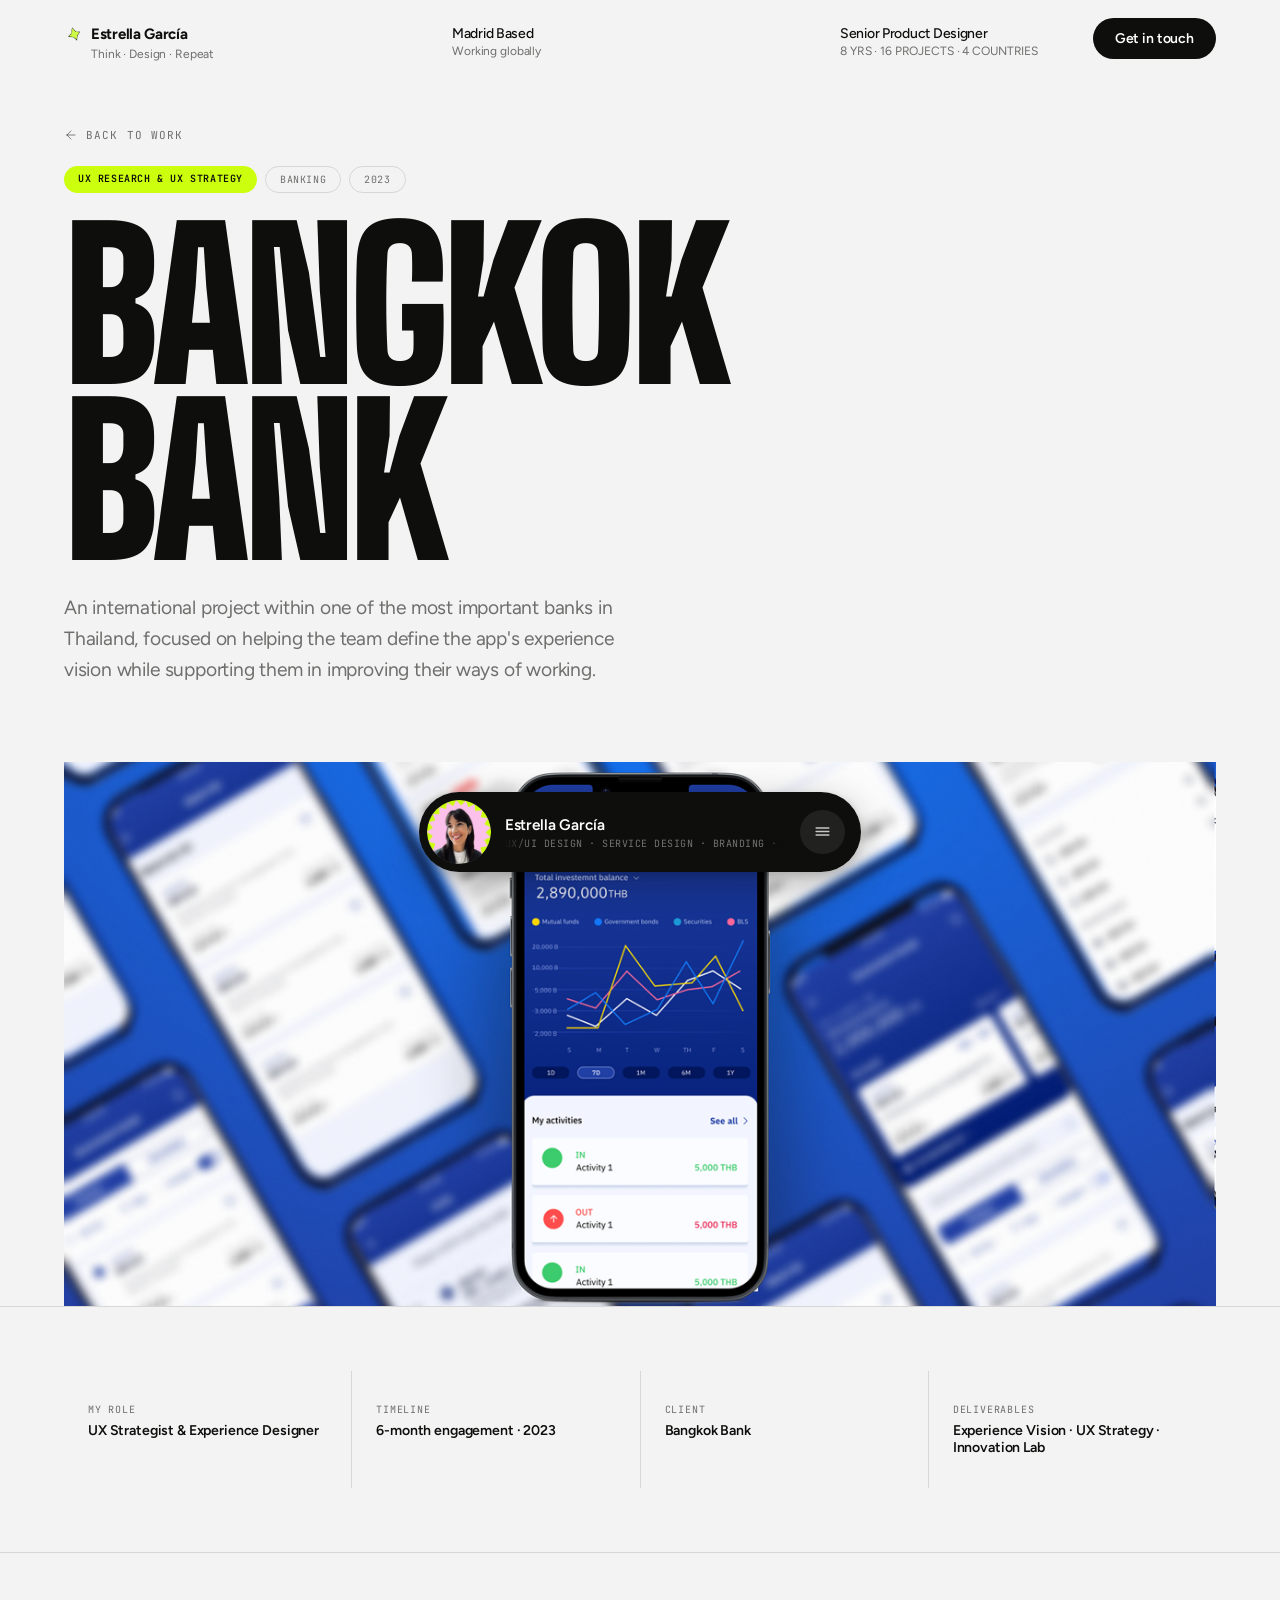
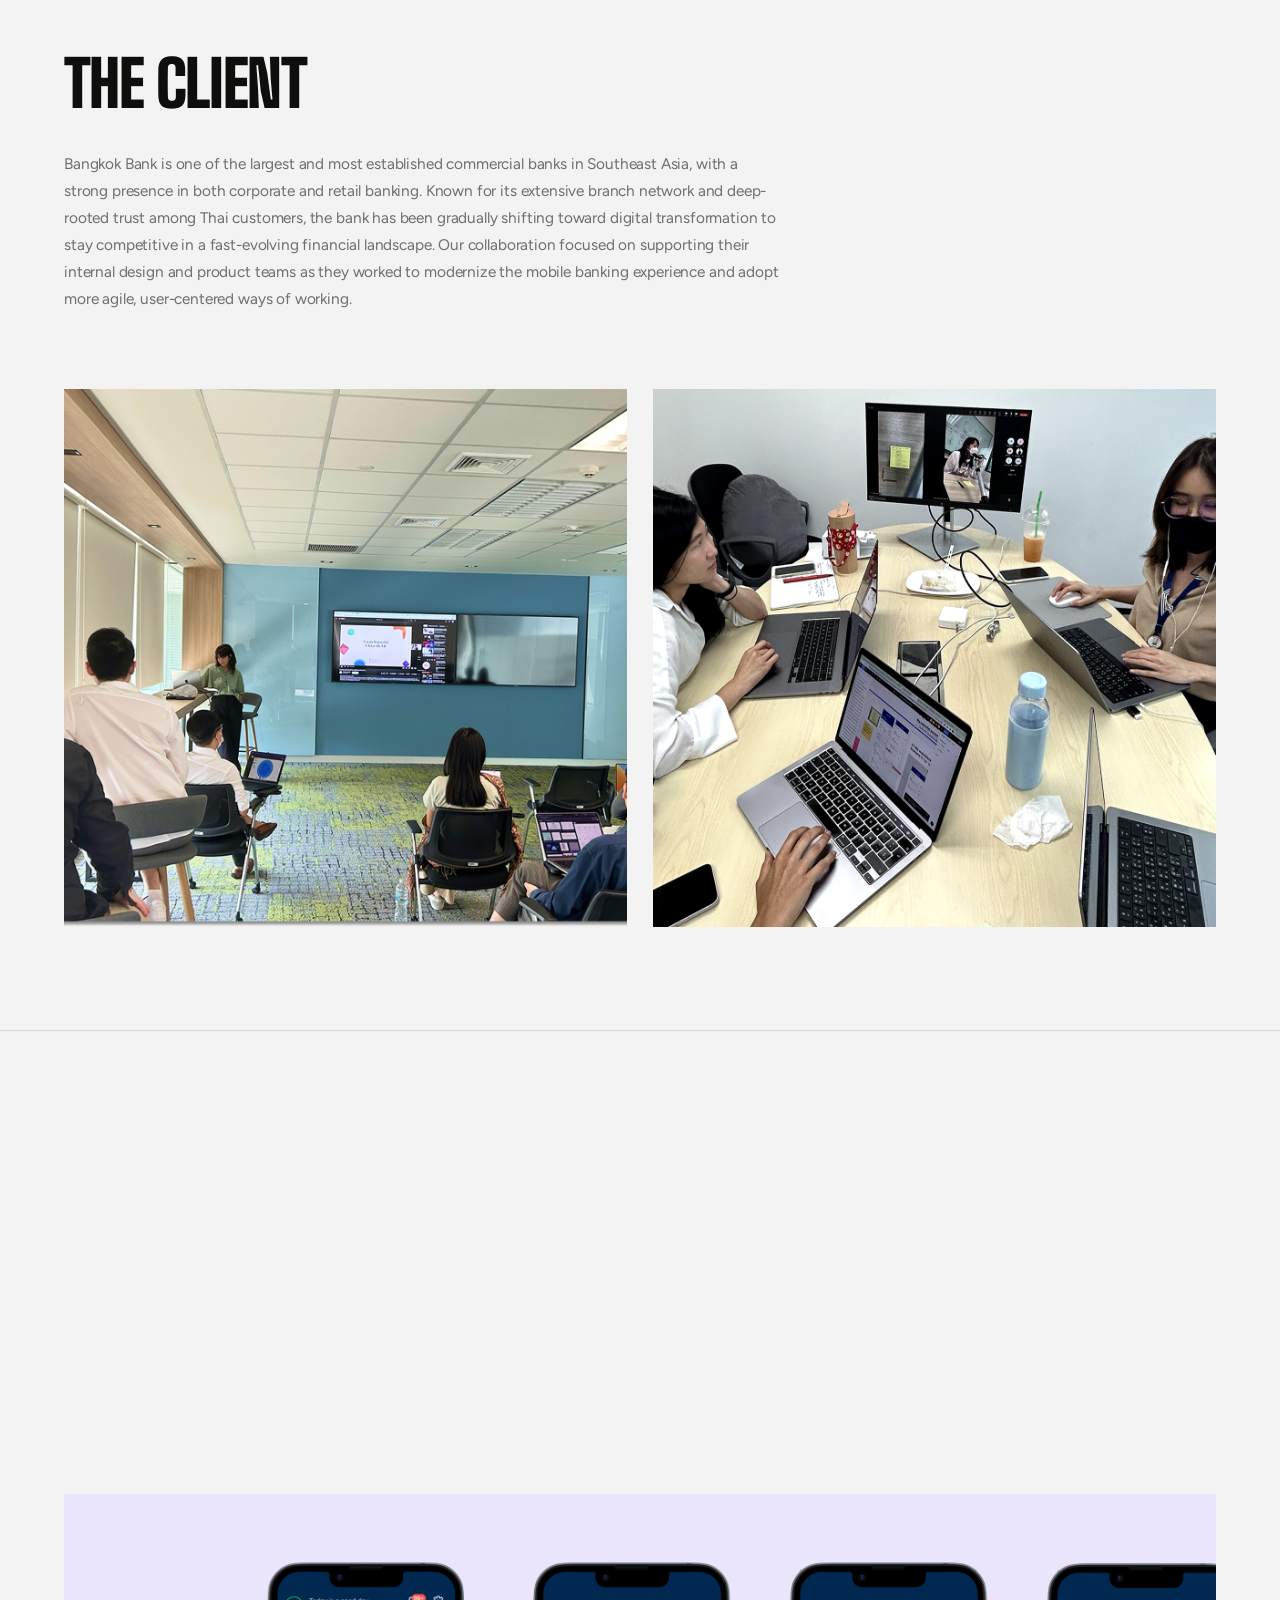
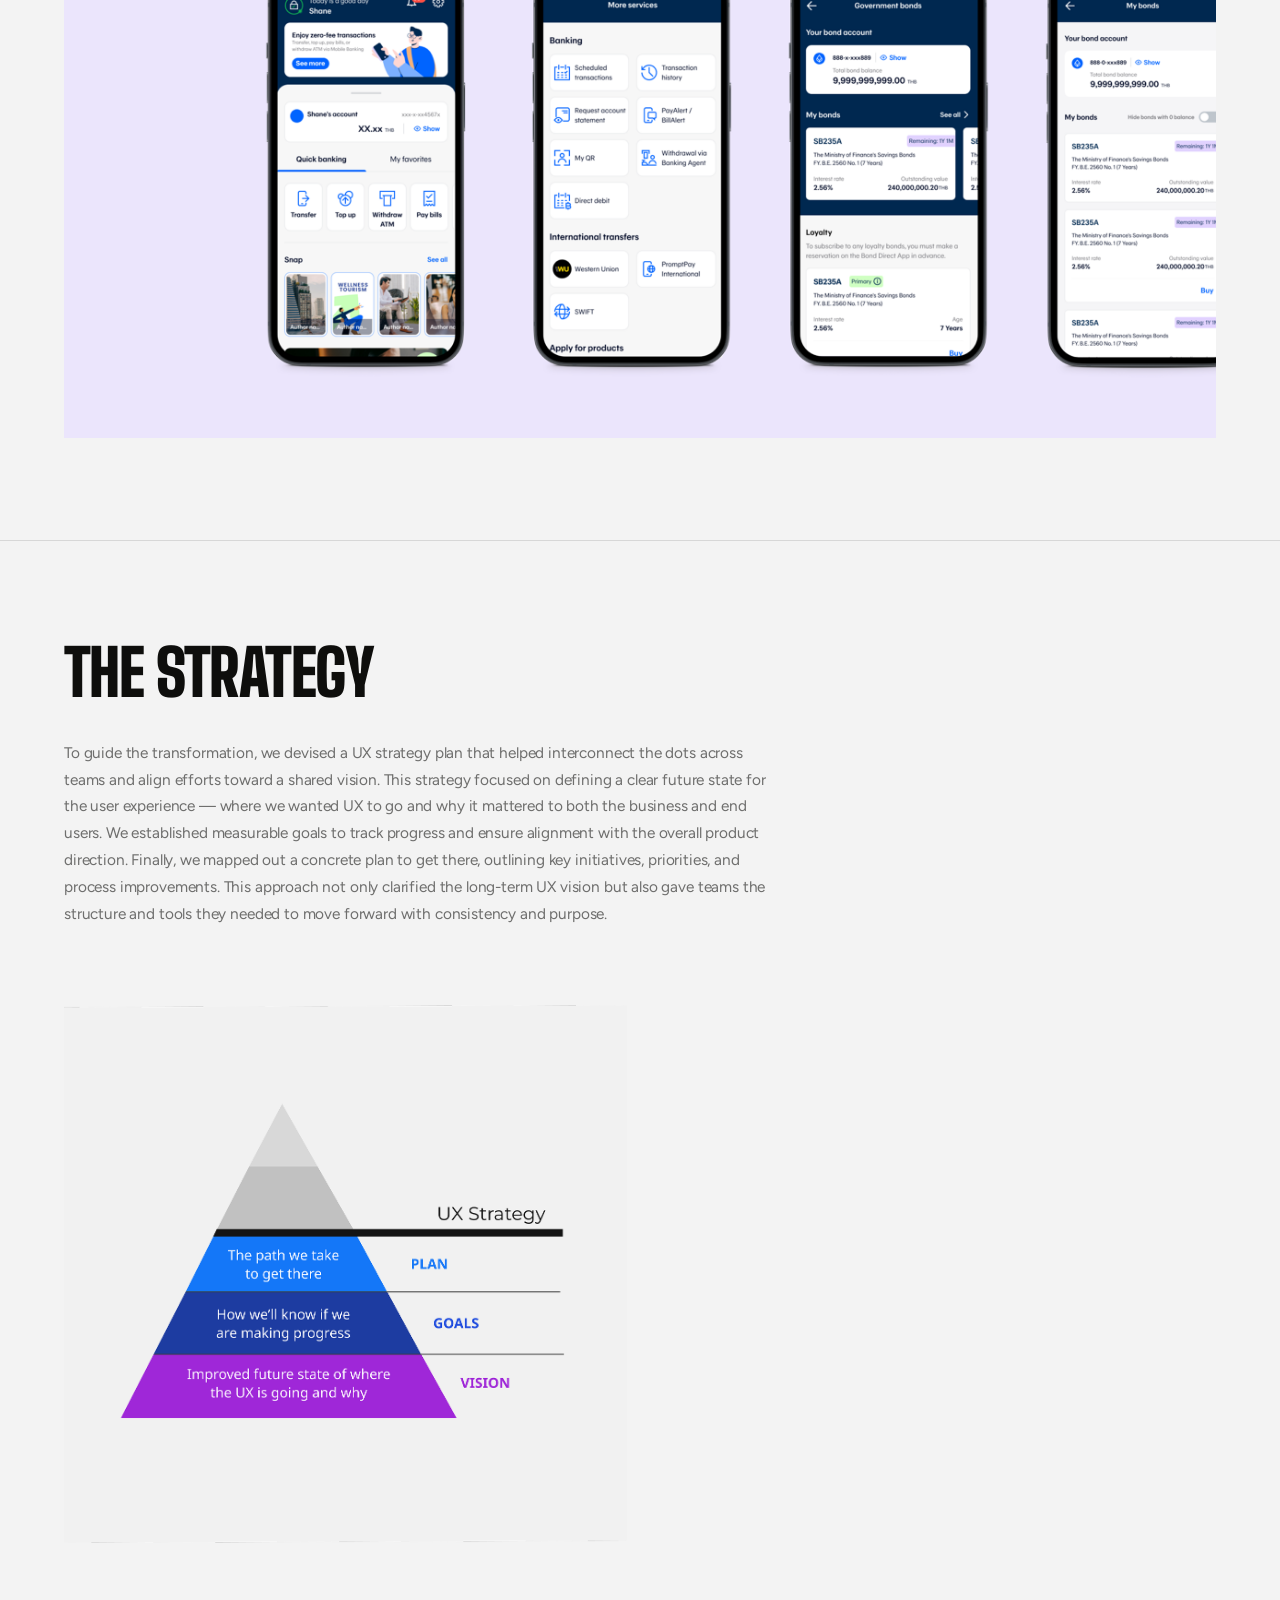
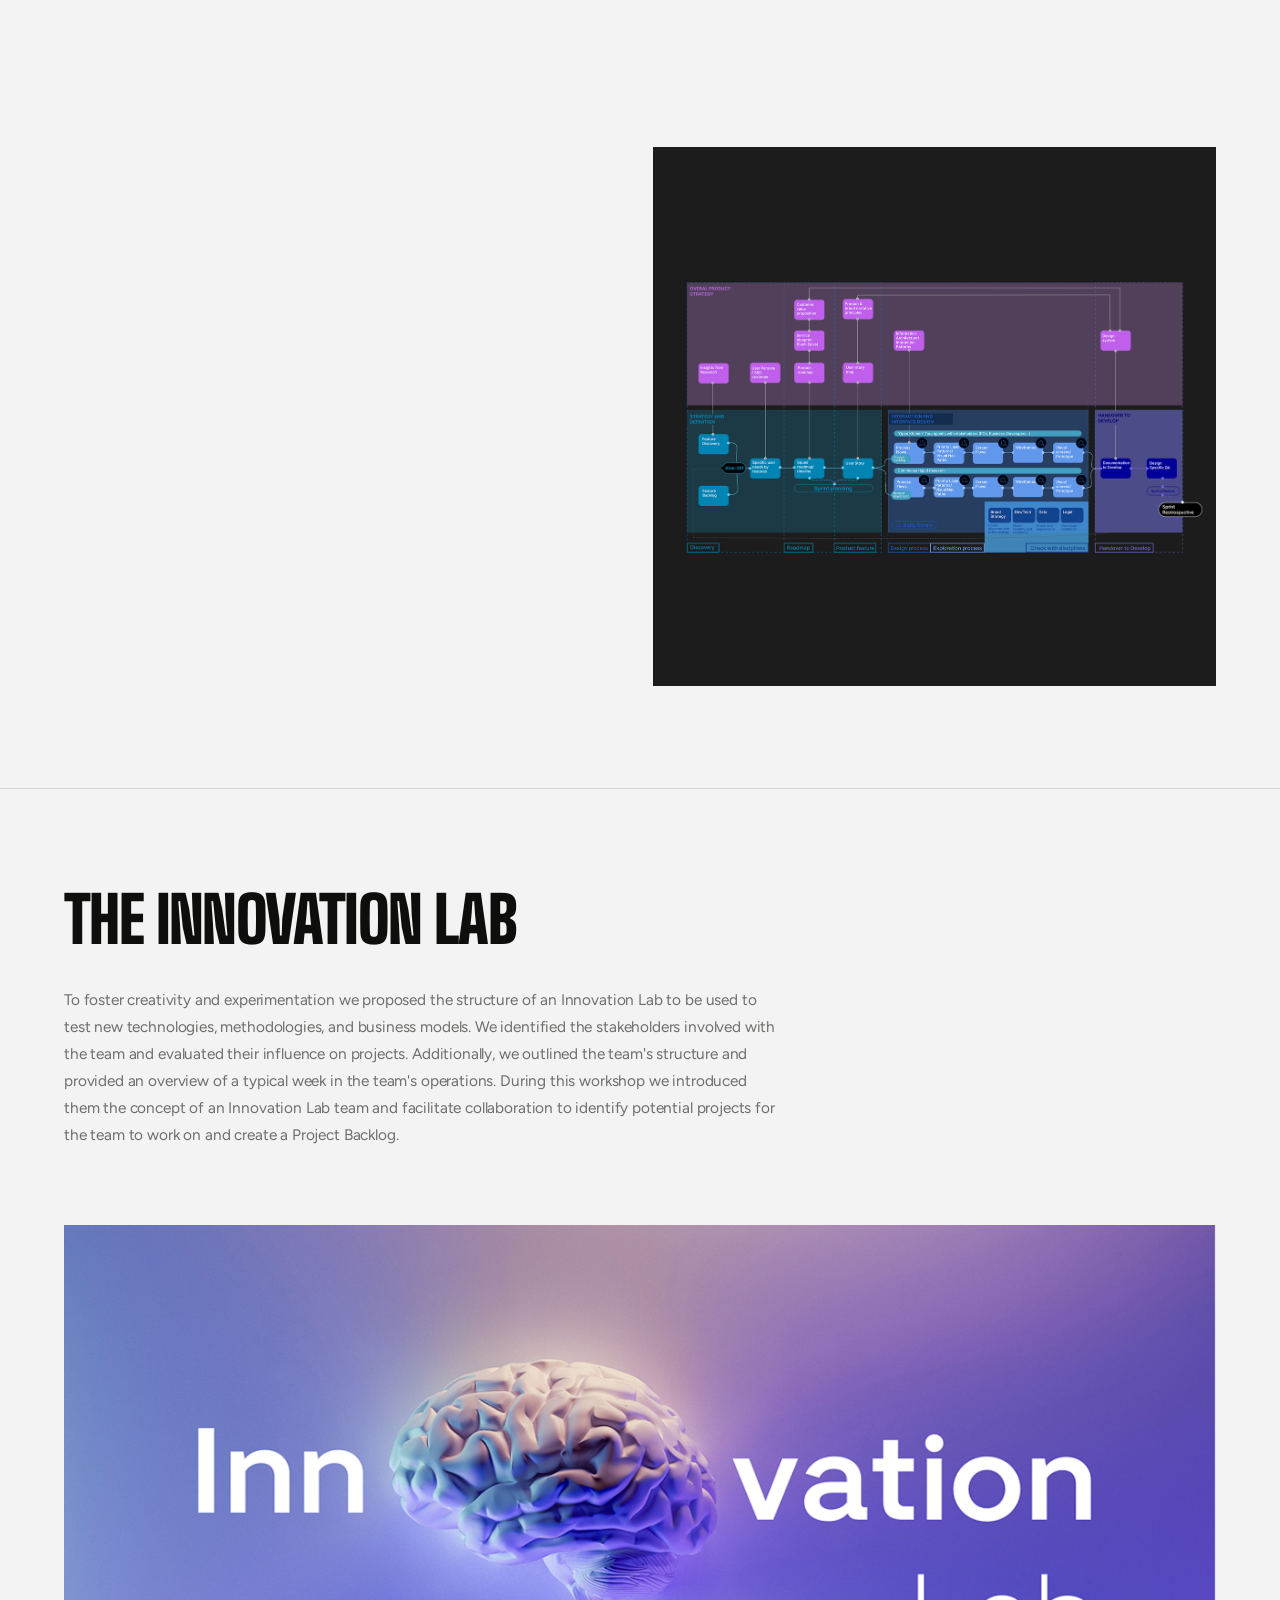
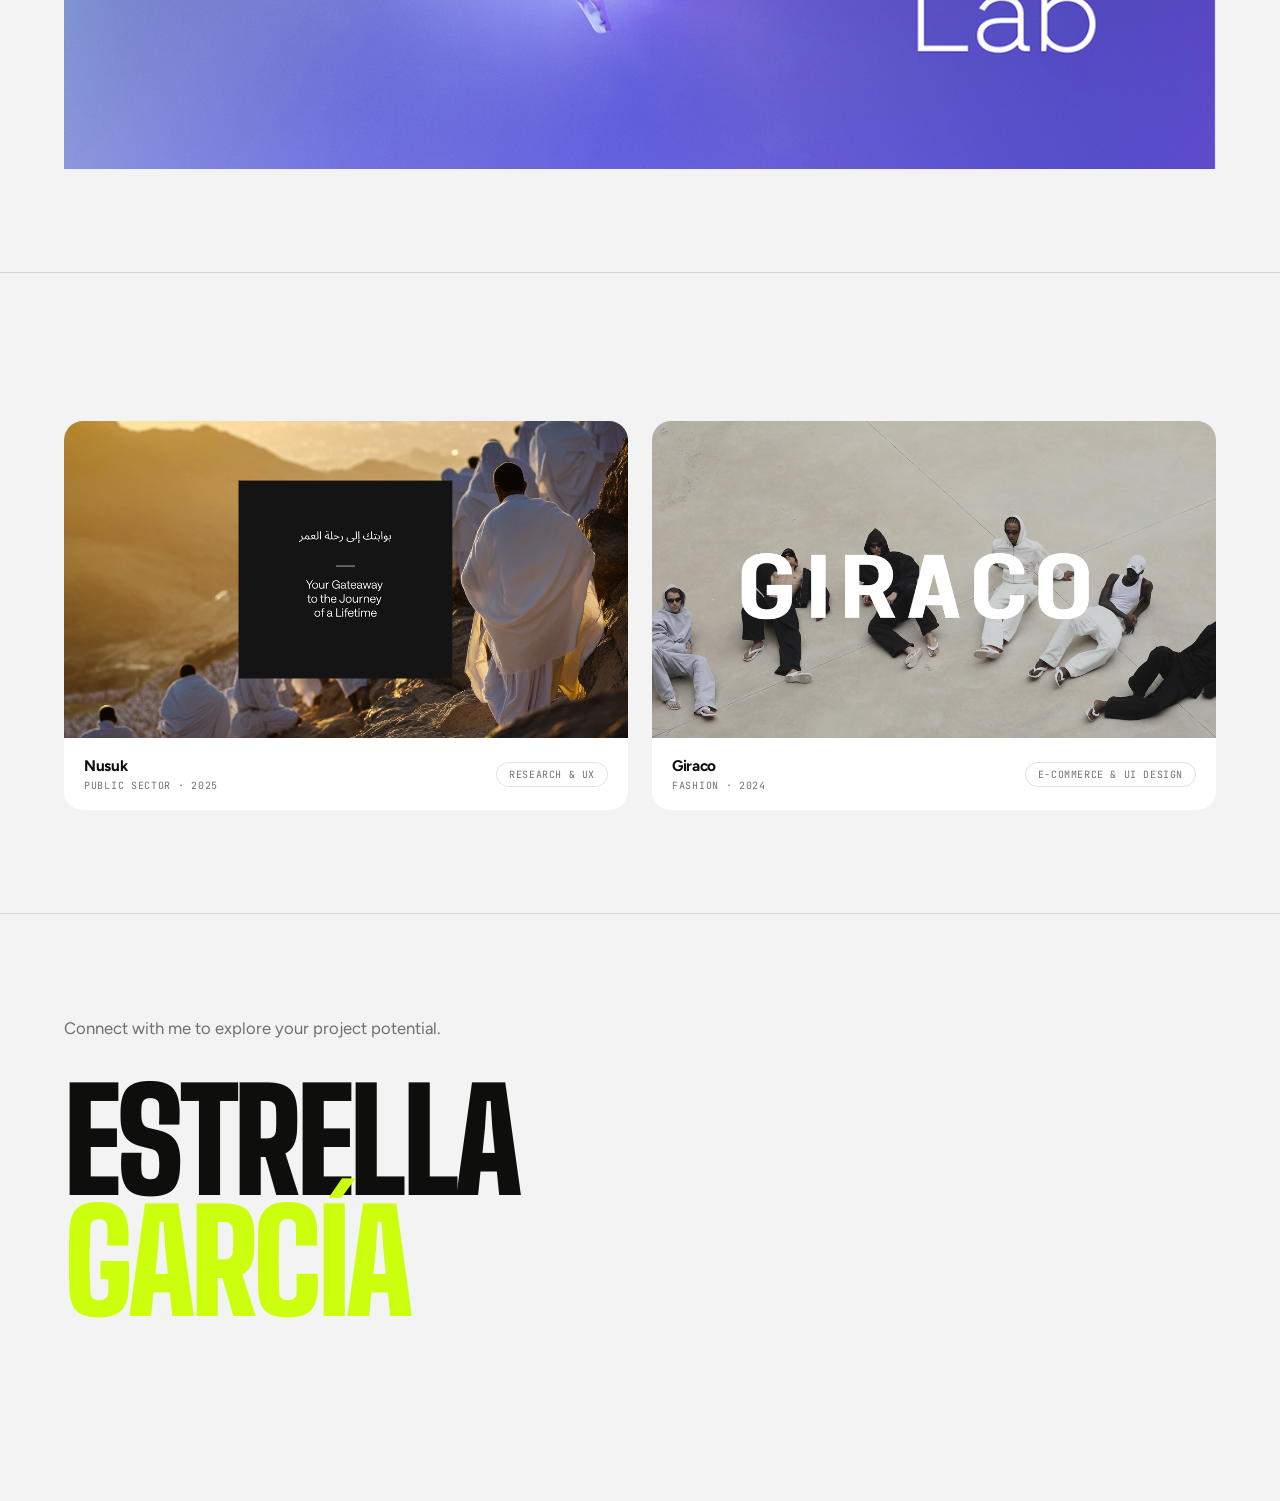
==== bangkokbank.html @ 494c6322 "Add favicon" ====
<!DOCTYPE html>
<html lang="en">
<head>
  <meta charset="UTF-8">
  <meta name="viewport" content="width=device-width, initial-scale=1">
  <link rel="icon" type="image/png" href="favicon.png">
  <title>Bangkok Bank — Estrella García</title>
  <link rel="preconnect" href="https://fonts.googleapis.com/">
  <link rel="preconnect" href="https://fonts.gstatic.com/" crossorigin="">
  <link href="https://fonts.googleapis.com/css2?family=Big+Shoulders+Display:wght@400;700;900&family=Figtree:ital,wght@0,400;0,500;0,600;0,700;1,400&family=JetBrains+Mono:wght@400;500&display=swap" rel="stylesheet">
  <style>
    /* ─── TOKENS ──────────────────────────────────────────────── */
    * { box-sizing: border-box; margin: 0; padding: 0; }
    :root {
      --bg: #F3F3F3;
      --bg-alt: #EAEAE8;
      --ink: #0E0E0C;
      --ink-60: rgba(14,14,12,.58);
      --ink-20: rgba(14,14,12,.12);
      --accent: #CCFF0D;
      --title: "Figtree", sans-serif;
      --display: "Big Shoulders Display", sans-serif;
      --mono: "JetBrains Mono", monospace;
      --pad-x: 64px;
    }
    @media (max-width: 600px) { :root { --pad-x: 20px; } }
    html, body { min-height: 100%; overflow-x: hidden; background: var(--bg); }
    body { font-family: var(--title); color: var(--ink); -webkit-font-smoothing: antialiased; }
    a { color: inherit; text-decoration: none; }

    /* ─── ALL IMAGES: never cropped, no rounded corners ──────── */
    img { display: block; max-width: 100%; height: auto; border-radius: 0; }

    /* ─── CTA BUTTON ──────────────────────────────────────────── */
    .cta-fixed {
      position: fixed; top: 18px; right: var(--pad-x); z-index: 300;
      background: var(--ink); color: #fff; font-family: var(--title);
      font-weight: 600; font-size: 14px; letter-spacing: -0.01em;
      padding: 12px 22px; border-radius: 999px; white-space: nowrap;
      transition: transform .2s, background .2s;
      animation: fadeUp .7s cubic-bezier(.2,.8,.2,1) .1s both;
    }
    .cta-fixed:hover { background: #222; transform: scale(1.03); }
    @media (max-width: 600px) { .cta-fixed { font-size: 12px; padding: 10px 16px; top: 14px; } }

    /* ─── TOP BAR (dark text — light bg page) ─────────────────── */
    .top-bar {
      position: absolute; top: 0; left: 0; right: 0; z-index: 10;
      display: grid; grid-template-columns: 1fr 1fr 1fr; align-items: start;
      padding: 24px var(--pad-x) 0; gap: 12px;
      animation: fadeUp .7s cubic-bezier(.2,.8,.2,1) both;
    }
    @media (max-width: 700px) {
      .top-bar { grid-template-columns: 1fr; gap: 2px; padding-top: 16px; }
      .top-bar__col { display: none; }
    }
    .top-bar__brand { display: flex; flex-direction: column; gap: 3px; }
    .top-bar__name {
      display: inline-flex; align-items: center; gap: 7px;
      font-family: var(--title); font-weight: 700; font-size: 15px;
      letter-spacing: -0.02em; color: var(--ink);
    }
    .top-bar__sub { font-size: 12px; color: var(--ink-60); letter-spacing: -0.01em; padding-left: 27px; }
    .top-bar__col { display: flex; flex-direction: column; gap: 2px; padding-top: 1px; }
    .top-bar__label { font-size: 14px; font-weight: 500; letter-spacing: -0.02em; color: var(--ink); }
    .top-bar__hint { font-size: 12px; color: var(--ink-60); letter-spacing: -0.01em; }

    /* ─── BOTTOM NAV ──────────────────────────────────────────── */
    .bottom-nav-wrap {
      position: fixed; bottom: clamp(16px, 2.5vw, 28px); left: 0; right: 0;
      display: flex; justify-content: center; align-items: center;
      z-index: 200; pointer-events: none;
      animation: fadeUp .7s cubic-bezier(.2,.8,.2,1) .5s both;
    }
    .bottom-nav {
      pointer-events: all; background: #0E0E0C; border-radius: 999px;
      padding: 8px 16px 8px 8px; display: inline-flex; align-items: center; gap: 14px;
      box-shadow: 0 12px 40px rgba(0,0,0,.28), 0 3px 10px rgba(0,0,0,.14);
      white-space: nowrap; max-width: calc(100vw - 32px);
    }
    @media (max-width: 600px) { .bottom-nav { gap: 10px; padding: 6px 12px 6px 6px; } }
    .bottom-nav__avatar {
      width: clamp(48px, 5vw, 64px); height: clamp(48px, 5vw, 64px);
      border-radius: 50%; overflow: hidden; background: #333; flex-shrink: 0;
    }
    .bottom-nav__avatar img {
      width: 100%; height: 100%; object-fit: cover;
      object-position: center top; display: block; border-radius: 0;
    }
    .bottom-nav__info { display: flex; flex-direction: column; gap: 3px; overflow: hidden; }
    .bottom-nav__name {
      font-family: var(--title); font-weight: 600; font-size: clamp(13px, 1.2vw, 16px);
      color: #fff; letter-spacing: -0.01em; white-space: nowrap;
    }
    .bottom-nav__marquee-wrap { overflow: hidden; width: clamp(160px, 22vw, 340px); position: relative; }
    .bottom-nav__marquee-wrap::before,
    .bottom-nav__marquee-wrap::after {
      content: ''; position: absolute; top: 0; bottom: 0; width: 24px; z-index: 2; pointer-events: none;
    }
    .bottom-nav__marquee-wrap::before { left: 0; background: linear-gradient(to right, #0E0E0C, transparent); }
    .bottom-nav__marquee-wrap::after  { right: 0; background: linear-gradient(to left, #0E0E0C, transparent); }
    .bottom-nav__marquee { display: flex; animation: marquee 9s linear infinite; width: max-content; }
    .bottom-nav__marquee span {
      font-family: var(--mono); font-size: clamp(8px, .8vw, 10px);
      color: rgba(255,255,255,.42); letter-spacing: .05em; text-transform: uppercase;
      white-space: nowrap; padding-right: 40px;
    }
    .bottom-nav__burger {
      position: relative; width: clamp(36px, 3.5vw, 46px); height: clamp(36px, 3.5vw, 46px);
      border-radius: 50%; background: rgba(255,255,255,.08);
      display: flex; align-items: center; justify-content: center;
      flex-shrink: 0; cursor: pointer; transition: background .2s;
    }
    .bottom-nav__burger:hover { background: rgba(255,255,255,.16); }
    .burger-menu {
      position: absolute; bottom: calc(100% + 2px);
      left: 50%; transform: translateX(-50%) translateY(8px);
      background: #0E0E0C; border-radius: 16px; padding: 8px 8px 18px;
      display: flex; flex-direction: column; gap: 2px; min-width: 160px;
      opacity: 0; pointer-events: none;
      transition: opacity .22s cubic-bezier(.2,.8,.2,1), transform .22s cubic-bezier(.2,.8,.2,1);
      box-shadow: 0 12px 40px rgba(0,0,0,.3); margin-bottom: -10px;
    }
    .bottom-nav__burger:hover .burger-menu,
    .burger-menu:hover { opacity: 1; pointer-events: all; transform: translateX(-50%) translateY(0); }
    .burger-menu a {
      font-family: var(--title); font-weight: 500; font-size: 15px;
      color: rgba(255,255,255,.75); padding: 11px 18px; border-radius: 10px;
      transition: background .15s, color .15s; display: block; text-align: center;
    }
    .burger-menu a:hover { background: rgba(255,255,255,.08); color: #fff; }

    /* ─── ANIMATIONS ──────────────────────────────────────────── */
    @keyframes fadeUp {
      from { opacity: 0; transform: translateY(28px); }
      to   { opacity: 1; transform: translateY(0); }
    }
    @keyframes marquee { from { transform: translateX(0); } to { transform: translateX(-50%); } }
    .reveal {
      opacity: 0; transform: translateY(28px);
      transition: opacity .7s cubic-bezier(.2,.8,.2,1), transform .7s cubic-bezier(.2,.8,.2,1);
    }
    .reveal.visible { opacity: 1; transform: none; }
    .reveal-d1 { transition-delay: .1s; }
    .reveal-d2 { transition-delay: .2s; }
    .reveal-d3 { transition-delay: .3s; }

    /* ─── HERO ────────────────────────────────────────────────── */
    .hero {
      position: relative; background: var(--bg);
      padding-top: clamp(88px, 11vw, 128px);
      padding-bottom: 0;
    }
    .hero__inner {
      padding: 0 var(--pad-x) clamp(48px, 6vw, 80px);
      display: flex; flex-direction: column; gap: 24px;
    }
    .hero__back {
      display: inline-flex; align-items: center; gap: 8px;
      font-family: var(--mono); font-size: 11px; letter-spacing: .1em;
      text-transform: uppercase; color: var(--ink-60);
      transition: color .2s; width: fit-content;
    }
    .hero__back:hover { color: var(--ink); }
    .hero__back svg { width: 14px; height: 14px; flex-shrink: 0; }
    .hero__pills { display: flex; flex-wrap: wrap; gap: 8px; }
    .hero__pill {
      font-family: var(--mono); font-size: 10px; letter-spacing: .06em;
      text-transform: uppercase; padding: 6px 14px; border-radius: 999px;
    }
    .hero__pill--accent { background: var(--accent); color: var(--ink); font-weight: 600; }
    .hero__pill--outline { border: 1px solid var(--ink-20); color: var(--ink-60); }
    .hero__title {
      font-family: var(--display); font-weight: 900;
      font-size: clamp(88px, 16vw, 220px);
      line-height: .86; letter-spacing: -0.03em;
      text-transform: uppercase; color: var(--ink);
    }
    .hero__subtitle {
      font-family: var(--title); font-size: clamp(16px, 1.5vw, 22px);
      color: var(--ink-60); line-height: 1.6;
      max-width: 560px; letter-spacing: -0.01em;
    }
    .hero__image {
      padding: 0 var(--pad-x);
    }
    .hero__image img { width: 100%; height: auto; display: block; }

    /* ─── INFO STRIP ──────────────────────────────────────────── */
    .info-strip {
      padding: clamp(48px, 5vw, 72px) var(--pad-x);
      border-top: 1px solid var(--ink-20);
    }
    .info-grid {
      display: grid; grid-template-columns: repeat(4, 1fr);
      gap: 1px; background: var(--ink-20); border-radius: 0; overflow: hidden;
    }
    @media (max-width: 700px) { .info-grid { grid-template-columns: repeat(2, 1fr); } }
    .info-cell {
      background: var(--bg); padding: clamp(20px, 2.5vw, 32px) 24px;
      display: flex; flex-direction: column; gap: 6px;
    }
    .info-label {
      font-family: var(--mono); font-size: 10px; letter-spacing: .08em;
      text-transform: uppercase; color: var(--ink-60);
    }
    .info-value {
      font-family: var(--title); font-weight: 600;
      font-size: clamp(13px, 1.1vw, 15px); letter-spacing: -0.01em; color: var(--ink);
    }

    /* ─── CONTENT SECTIONS ────────────────────────────────────── */
    .cs {
      padding: clamp(80px, 8vw, 120px) var(--pad-x);
      border-top: 1px solid var(--ink-20);
    }
    .cs--no-border { border-top: none; }
    .cs__eyebrow {
      font-family: var(--mono); font-size: 11px; letter-spacing: .1em;
      text-transform: uppercase; color: var(--ink-60); margin-bottom: 16px;
    }
    .cs__heading {
      font-family: var(--display); font-weight: 900;
      font-size: clamp(36px, 5vw, 72px);
      line-height: .9; letter-spacing: -0.025em; text-transform: uppercase;
      color: var(--ink); margin-bottom: clamp(24px, 3vw, 40px);
    }
    .cs__body {
      font-family: var(--title); font-size: clamp(15px, 1.2vw, 18px);
      line-height: 1.75; color: var(--ink-60);
      max-width: 720px; letter-spacing: -0.01em;
    }
    .cs__body strong { font-weight: 600; color: var(--ink); }
    .cs__images { margin-top: clamp(48px, 6vw, 80px); }

    /* full-width image */
    .img-full { width: 100%; height: auto; display: block; }

    /* image pair (2 cols) */
    .img-pair {
      display: grid; grid-template-columns: 1fr 1fr;
      gap: clamp(16px, 2vw, 32px);
    }
    @media (max-width: 640px) { .img-pair { grid-template-columns: 1fr; } }
    .img-pair img { width: 100%; height: auto; display: block; }
    .img-pair .img-empty { display: block; }
    @media (max-width: 640px) { .img-pair .img-empty { display: none; } }

    /* image caption */
    .img-cap {
      font-family: var(--mono); font-size: 10px; letter-spacing: .07em;
      text-transform: uppercase; color: var(--ink-60); margin-top: 10px;
    }

    /* ─── PROCESS PHASES ──────────────────────────────────────── */
    .phases { margin-top: clamp(32px, 4vw, 48px); }
    .phase {
      padding: clamp(24px, 3vw, 36px) 0;
      border-top: 1px solid var(--ink-20);
      display: grid; grid-template-columns: 48px 1fr;
      gap: 24px; align-items: start;
    }
    .phase:last-child { border-bottom: 1px solid var(--ink-20); }
    .phase__num {
      font-family: var(--mono); font-size: 11px; letter-spacing: .1em;
      color: var(--ink-60); padding-top: 4px;
    }
    .phase__name {
      font-family: var(--display); font-weight: 900;
      font-size: clamp(18px, 2vw, 28px); letter-spacing: -0.02em;
      text-transform: uppercase; margin-bottom: 10px; color: var(--ink);
    }
    .phase__desc {
      font-family: var(--title); font-size: clamp(14px, 1vw, 16px);
      color: var(--ink-60); line-height: 1.7;
    }

    /* ─── OTHER PROJECTS ──────────────────────────────────────── */
    .other { padding: clamp(80px, 8vw, 120px) var(--pad-x); border-top: 1px solid var(--ink-20); }
    .other__label {
      font-family: var(--mono); font-size: 11px; letter-spacing: .1em;
      text-transform: uppercase; color: var(--ink-60); margin-bottom: 32px;
    }
    .other-grid {
      display: grid; grid-template-columns: 1fr 1fr;
      gap: clamp(16px, 2vw, 24px);
    }
    @media (max-width: 640px) { .other-grid { grid-template-columns: 1fr; } }
    .other-card {
      display: block; overflow: hidden; border-radius: clamp(12px, 1.5vw, 20px);
      transition: transform .35s cubic-bezier(.2,.8,.2,1); cursor: pointer;
    }
    .other-card:hover { transform: scale(1.012); }
    .other-card__thumb { aspect-ratio: 16/9; overflow: hidden; }
    .other-card__thumb img {
      width: 100%; height: 100%; object-fit: cover; display: block;
      transition: transform .4s ease; border-radius: 0;
    }
    .other-card:hover .other-card__thumb img { transform: scale(1.06); }
    .other-card__meta {
      background: #fff; padding: 18px 20px;
      display: flex; justify-content: space-between; align-items: center; gap: 12px;
    }
    .other-card__name {
      font-family: var(--title); font-weight: 700;
      font-size: clamp(14px, 1.2vw, 17px); letter-spacing: -0.02em;
    }
    .other-card__sub {
      font-family: var(--mono); font-size: 10px; letter-spacing: .07em;
      text-transform: uppercase; color: var(--ink-60); margin-top: 4px;
    }
    .other-card__tag {
      font-family: var(--mono); font-size: 10px; letter-spacing: .06em;
      text-transform: uppercase; color: var(--ink-60);
      border: 1px solid var(--ink-20); padding: 5px 12px; border-radius: 999px; flex-shrink: 0;
    }

    /* ─── FOOTER ──────────────────────────────────────────────── */
    .footer {
      padding: clamp(80px, 8vw, 120px) var(--pad-x) clamp(120px, 14vw, 200px);
      border-top: 1px solid var(--ink-20);
      display: flex; flex-direction: column; gap: clamp(24px, 3vw, 40px);
    }
    .footer__connect {
      font-family: var(--title); font-size: clamp(15px, 1.3vw, 20px);
      color: var(--ink-60); max-width: 420px; line-height: 1.55;
    }
    .footer__name {
      font-family: var(--display); font-weight: 900;
      font-size: clamp(56px, 11vw, 168px);
      letter-spacing: -0.03em; text-transform: uppercase;
      color: var(--ink); line-height: .86;
    }
    .footer__name span { color: var(--accent); }
  </style>
</head>
<body>

<!-- ── CTA ────────────────────────────────────────────────────── -->
<a class="cta-fixed" href="mailto:estrellaggordillo93@gmail.com">Get in touch</a>

<!-- ── HERO ───────────────────────────────────────────────────── -->
<section class="hero">
  <div class="top-bar">
    <div class="top-bar__brand">
      <span class="top-bar__name">
        <img src="star.png" alt="" style="width:20px;height:20px;object-fit:contain;flex-shrink:0;border-radius:0;">
        Estrella García
      </span>
      <span class="top-bar__sub">Think · Design · Repeat</span>
    </div>
    <div class="top-bar__col">
      <span class="top-bar__label">Madrid Based</span>
      <span class="top-bar__hint">Working globally</span>
    </div>
    <div class="top-bar__col">
      <span class="top-bar__label">Senior Product Designer</span>
      <span class="top-bar__hint">8 YRS · 16 PROJECTS · 4 COUNTRIES</span>
    </div>
  </div>

  <div class="hero__inner">
    <a class="hero__back" href="index.html#work">
      <svg viewBox="0 0 24 24" fill="none" stroke="currentColor" stroke-width="1.5" stroke-linecap="round">
        <path d="M19 12H5M5 12l7 7M5 12l7-7"/>
      </svg>
      Back to work
    </a>
    <div class="hero__pills">
      <span class="hero__pill hero__pill--accent">UX Research &amp; UX Strategy</span>
      <span class="hero__pill hero__pill--outline">Banking</span>
      <span class="hero__pill hero__pill--outline">2023</span>
    </div>
    <h1 class="hero__title">BANGKOK<br>BANK</h1>
    <p class="hero__subtitle">An international project within one of the most important banks in Thailand, focused on helping the team define the app's experience vision while supporting them in improving their ways of working.</p>
  </div>

  <div class="hero__image reveal">
    <img src="bangkok_Image 1.png" alt="Bangkok Bank — project overview">
  </div>
</section>

<!-- ── PROJECT INFO ────────────────────────────────────────────── -->
<section class="info-strip reveal">
  <div class="info-grid">
    <div class="info-cell">
      <span class="info-label">My Role</span>
      <span class="info-value">UX Strategist &amp; Experience Designer</span>
    </div>
    <div class="info-cell">
      <span class="info-label">Timeline</span>
      <span class="info-value">6-month engagement · 2023</span>
    </div>
    <div class="info-cell">
      <span class="info-label">Client</span>
      <span class="info-value">Bangkok Bank</span>
    </div>
    <div class="info-cell">
      <span class="info-label">Deliverables</span>
      <span class="info-value">Experience Vision · UX Strategy · Innovation Lab</span>
    </div>
  </div>
</section>

<!-- ── THE CLIENT ──────────────────────────────────────────────── -->
<section class="cs">
  <h2 class="cs__heading reveal">THE CLIENT</h2>
  <p class="cs__body reveal reveal-d1">Bangkok Bank is one of the largest and most established commercial banks in Southeast Asia, with a strong presence in both corporate and retail banking. Known for its extensive branch network and deep-rooted trust among Thai customers, the bank has been gradually shifting toward digital transformation to stay competitive in a fast-evolving financial landscape. Our collaboration focused on supporting their internal design and product teams as they worked to modernize the mobile banking experience and adopt more agile, user-centered ways of working.</p>
  <div class="cs__images">
    <div class="img-pair reveal">
      <img src="bangkok_Image 2.png" alt="Bangkok Bank — client context">
      <img src="bangkok_Image 3.png" alt="Bangkok Bank — team and context">
    </div>
  </div>
</section>

<!-- ── THE CHALLENGE ───────────────────────────────────────────── -->
<section class="cs">
  <h2 class="cs__heading reveal">THE CHALLENGE</h2>
  <p class="cs__body reveal reveal-d1">The core objective of the project at Bangkok Bank was to define a clear experience vision for the mobile app while improving internal design processes across teams. One of the biggest challenges lay in navigating a highly hierarchical culture and traditional workflows that often slowed down collaboration and decision-making. Aligning stakeholders, introducing Agile methodologies, and shifting toward a more user-centered mindset required both cultural sensitivity and patience. Working in-situ for six months was key — it allowed us to build trust, understand the team's daily dynamics, and adapt our approach to create lasting change from within.</p>
  <div class="cs__images reveal">
    <img class="img-full" src="bagkok_Image 4.png" alt="Bangkok Bank — challenge and problem space">
  </div>
</section>

<!-- ── THE STRATEGY ────────────────────────────────────────────── -->
<section class="cs">
  <h2 class="cs__heading reveal">THE STRATEGY</h2>
  <p class="cs__body reveal reveal-d1">To guide the transformation, we devised a UX strategy plan that helped interconnect the dots across teams and align efforts toward a shared vision. This strategy focused on defining a clear future state for the user experience — where we wanted UX to go and why it mattered to both the business and end users. We established measurable goals to track progress and ensure alignment with the overall product direction. Finally, we mapped out a concrete plan to get there, outlining key initiatives, priorities, and process improvements. This approach not only clarified the long-term UX vision but also gave teams the structure and tools they needed to move forward with consistency and purpose.</p>
  <div class="cs__images">
    <div class="img-pair reveal">
      <img src="bangkok_Image 5.png" alt="Bangkok Bank — UX strategy overview">
      <div class="img-empty"></div>
    </div>
  </div>
</section>

<!-- ── STRATEGY IMAGE 6 (no divider, empty column left) ───────── -->
<section class="cs cs--no-border">
  <div class="img-pair reveal">
    <div class="img-empty"></div>
    <img src="bangkok_Image 6.png" alt="Bangkok Bank — strategy details">
  </div>
</section>

<!-- ── THE INNOVATION LAB ──────────────────────────────────────── -->
<section class="cs">
  <h2 class="cs__heading reveal">THE INNOVATION LAB</h2>
  <p class="cs__body reveal reveal-d1">To foster creativity and experimentation we proposed the structure of an Innovation Lab to be used to test new technologies, methodologies, and business models. We identified the stakeholders involved with the team and evaluated their influence on projects. Additionally, we outlined the team's structure and provided an overview of a typical week in the team's operations. During this workshop we introduced them the concept of an Innovation Lab team and facilitate collaboration to identify potential projects for the team to work on and create a Project Backlog.</p>
  <div class="cs__images reveal">
    <img class="img-full" src="bangkok_Image 7.png" alt="Bangkok Bank — Innovation Lab workshop">
  </div>
</section>

<!-- ── OTHER PROJECTS ──────────────────────────────────────────── -->
<section class="other">
  <p class="other__label reveal">Other Projects</p>
  <div class="other-grid">
    <a class="other-card reveal" href="nusuk.html" tabindex="0">
      <div class="other-card__thumb">
        <img src="NUSUK_Image 1.png" alt="Nusuk">
      </div>
      <div class="other-card__meta">
        <div>
          <div class="other-card__name">Nusuk</div>
          <div class="other-card__sub">Public Sector · 2025</div>
        </div>
        <span class="other-card__tag">Research &amp; UX</span>
      </div>
    </a>
    <a class="other-card reveal reveal-d1" href="giraco.html" tabindex="0">
      <div class="other-card__thumb">
        <img src="Giraco_Image 1.png" alt="Giraco">
      </div>
      <div class="other-card__meta">
        <div>
          <div class="other-card__name">Giraco</div>
          <div class="other-card__sub">Fashion · 2024</div>
        </div>
        <span class="other-card__tag">E-Commerce &amp; UI Design</span>
      </div>
    </a>
  </div>
</section>

<!-- ── FOOTER ──────────────────────────────────────────────────── -->
<div class="footer">
  <p class="footer__connect reveal">Connect with me to explore your project potential.</p>
  <div class="footer__name reveal reveal-d1">Estrella<br><span>García</span></div>
</div>

<!-- ── STICKY BOTTOM NAV ───────────────────────────────────────── -->
<div class="bottom-nav-wrap">
  <div class="bottom-nav">
    <div class="bottom-nav__avatar">
      <img src="profile_pic.png" alt="Estrella García">
    </div>
    <div class="bottom-nav__info">
      <span class="bottom-nav__name">Estrella García</span>
      <div class="bottom-nav__marquee-wrap">
        <div class="bottom-nav__marquee">
          <span>UX/UI Design · Service Design · Branding · Concept Design · </span>
          <span>UX/UI Design · Service Design · Branding · Concept Design · </span>
        </div>
      </div>
    </div>
    <div class="bottom-nav__burger">
      <svg width="17" height="17" viewBox="0 0 24 24" fill="none" stroke="rgba(255,255,255,0.75)" stroke-width="2" stroke-linecap="round">
        <line x1="3" y1="7" x2="21" y2="7"></line>
        <line x1="3" y1="12" x2="21" y2="12"></line>
        <line x1="3" y1="17" x2="21" y2="17"></line>
      </svg>
      <div class="burger-menu">
        <a href="index.html#work">Work</a>
        <a href="index.html#about">About</a>
        <a href="index.html#contact">Contact</a>
      </div>
    </div>
  </div>
</div>

<script>
  (function () {
    var els = document.querySelectorAll('.reveal');
    var io  = new IntersectionObserver(function (entries) {
      entries.forEach(function (e) {
        if (e.isIntersecting) { e.target.classList.add('visible'); io.unobserve(e.target); }
      });
    }, { threshold: 0.08 });
    els.forEach(function (el) { io.observe(el); });
  })();
</script>
</body>
</html>
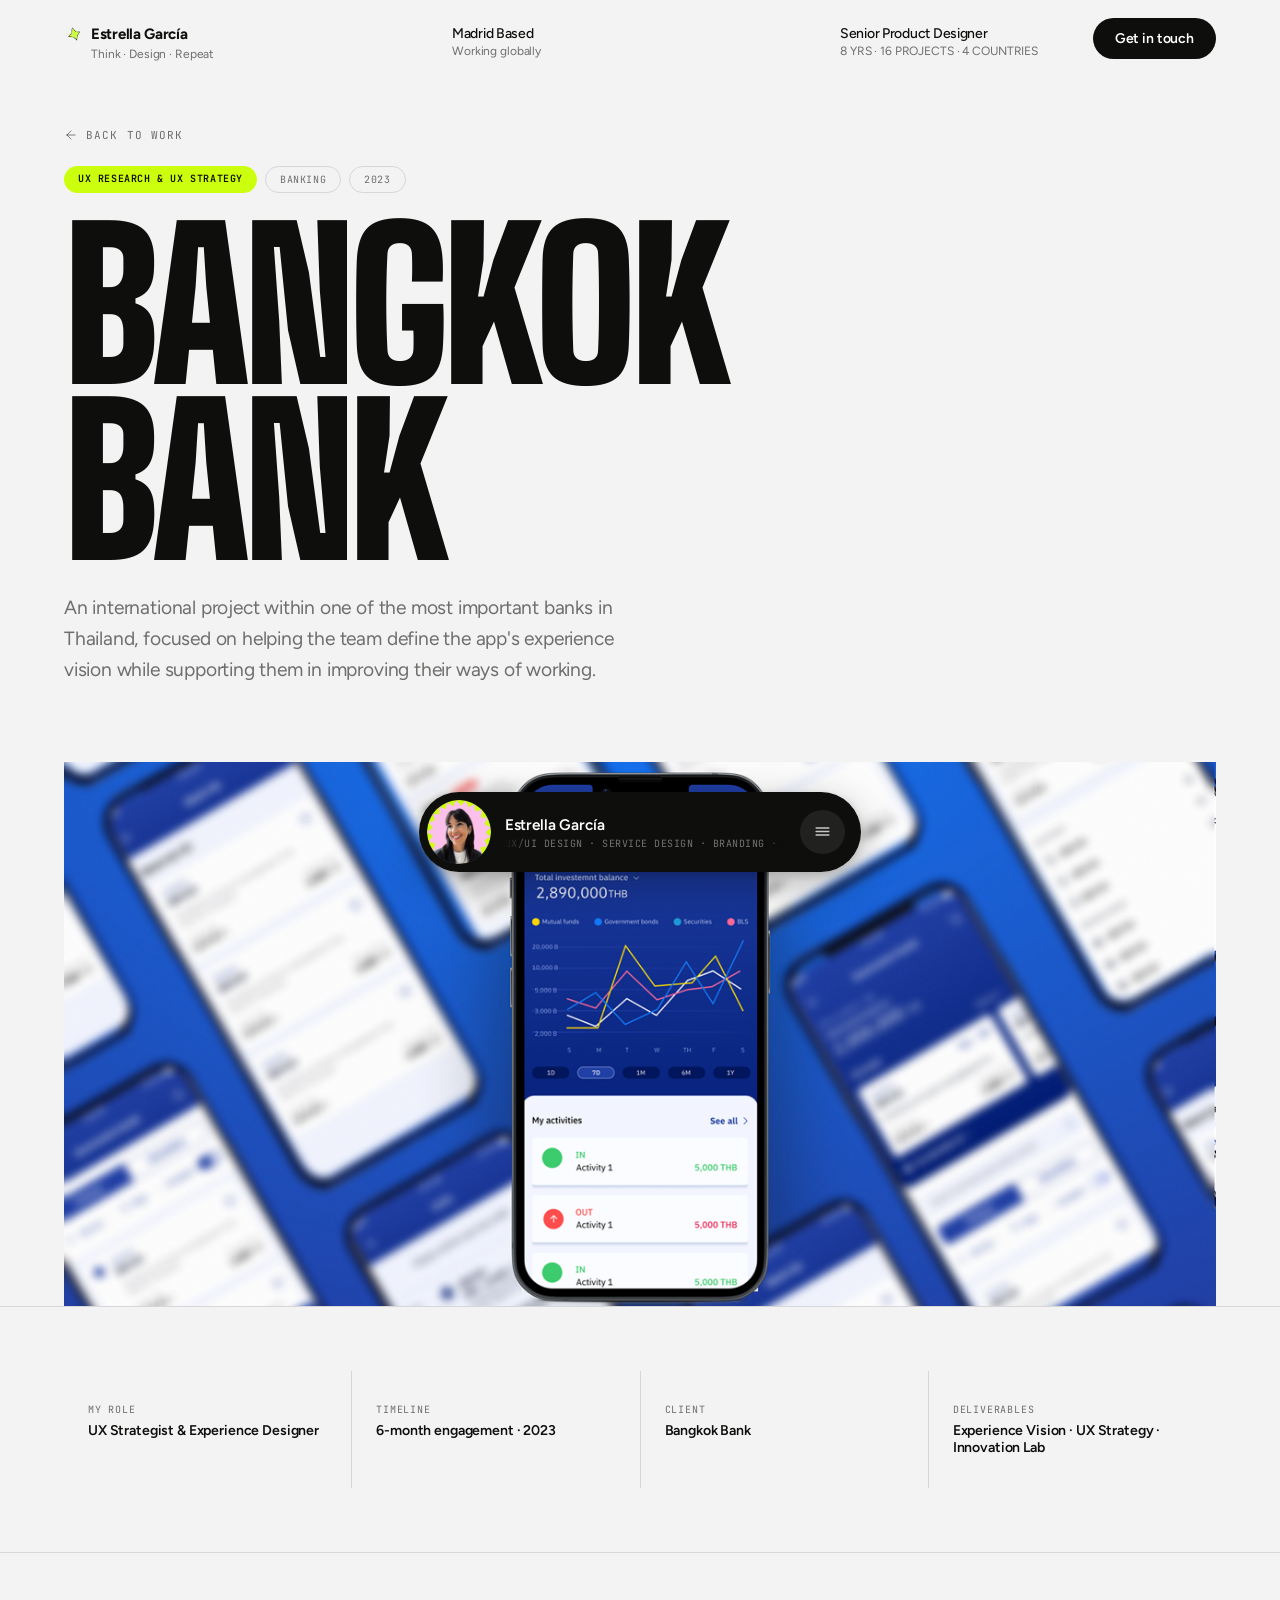
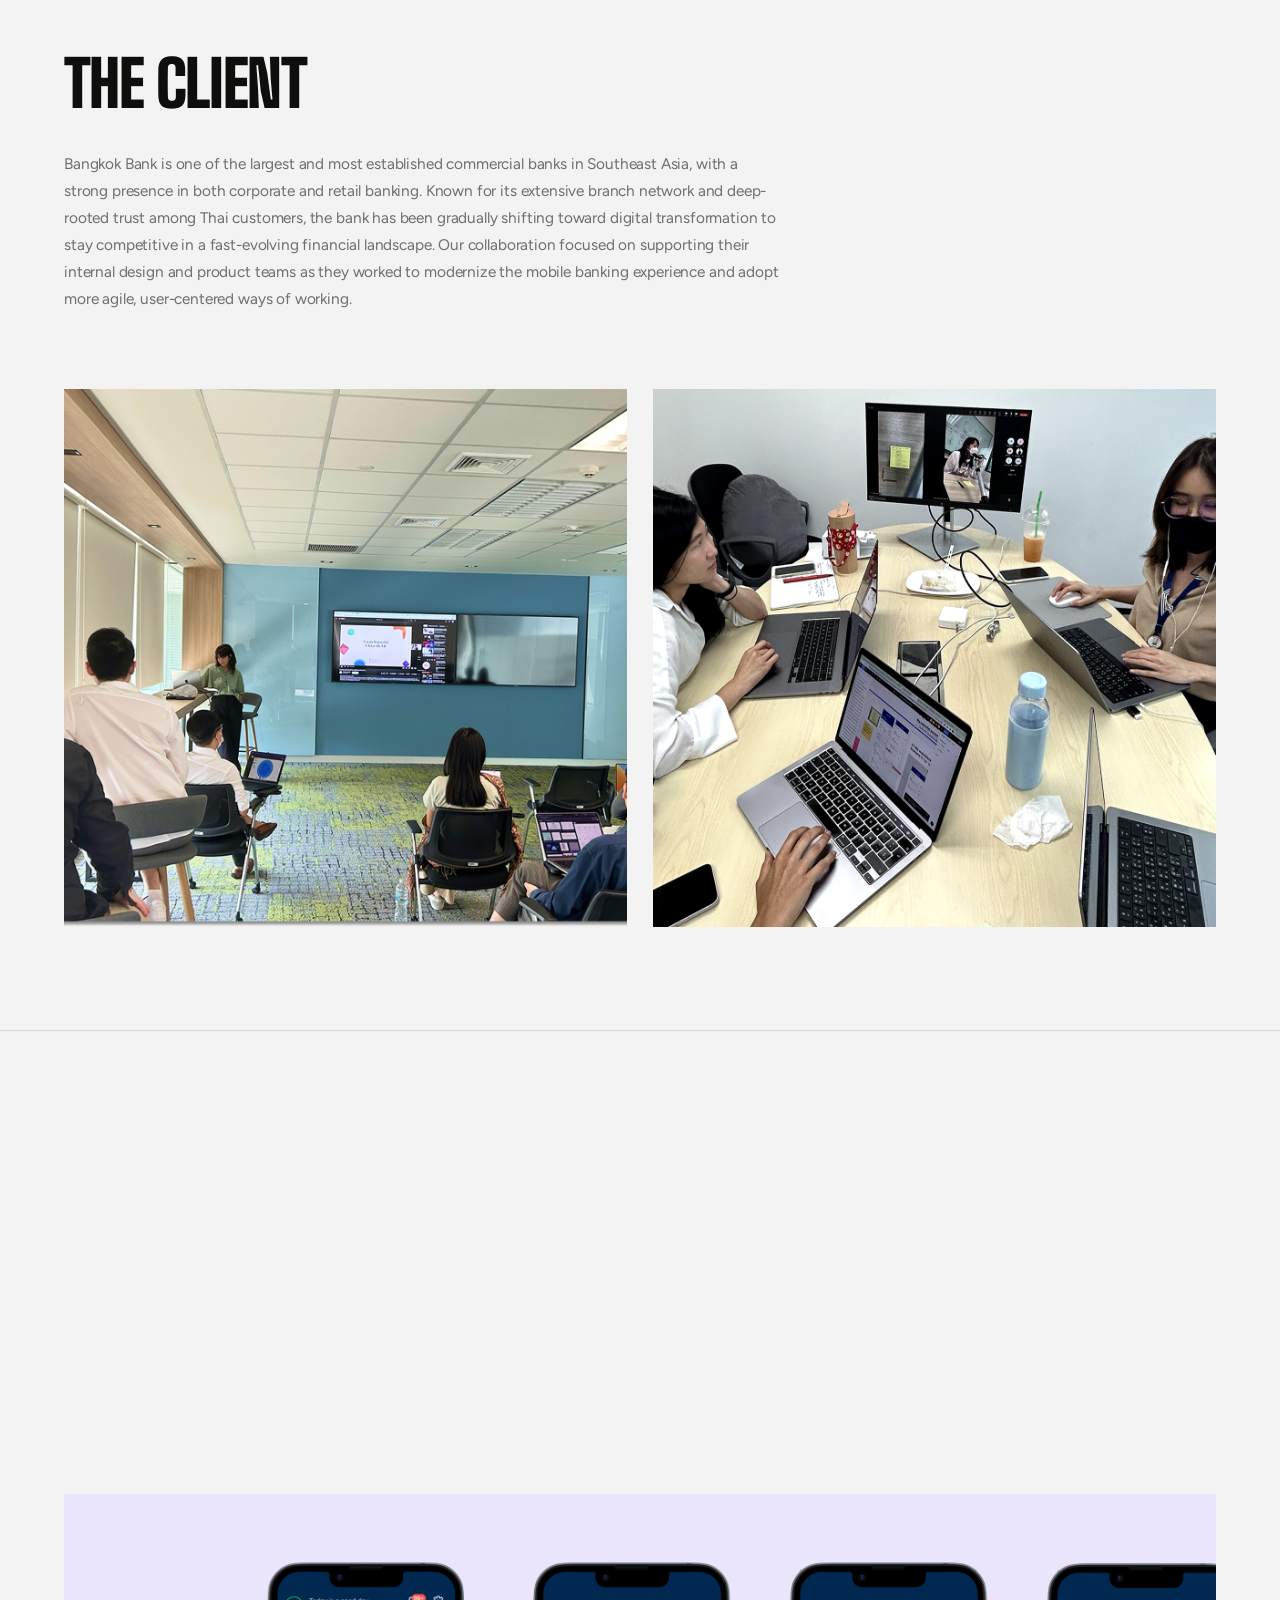
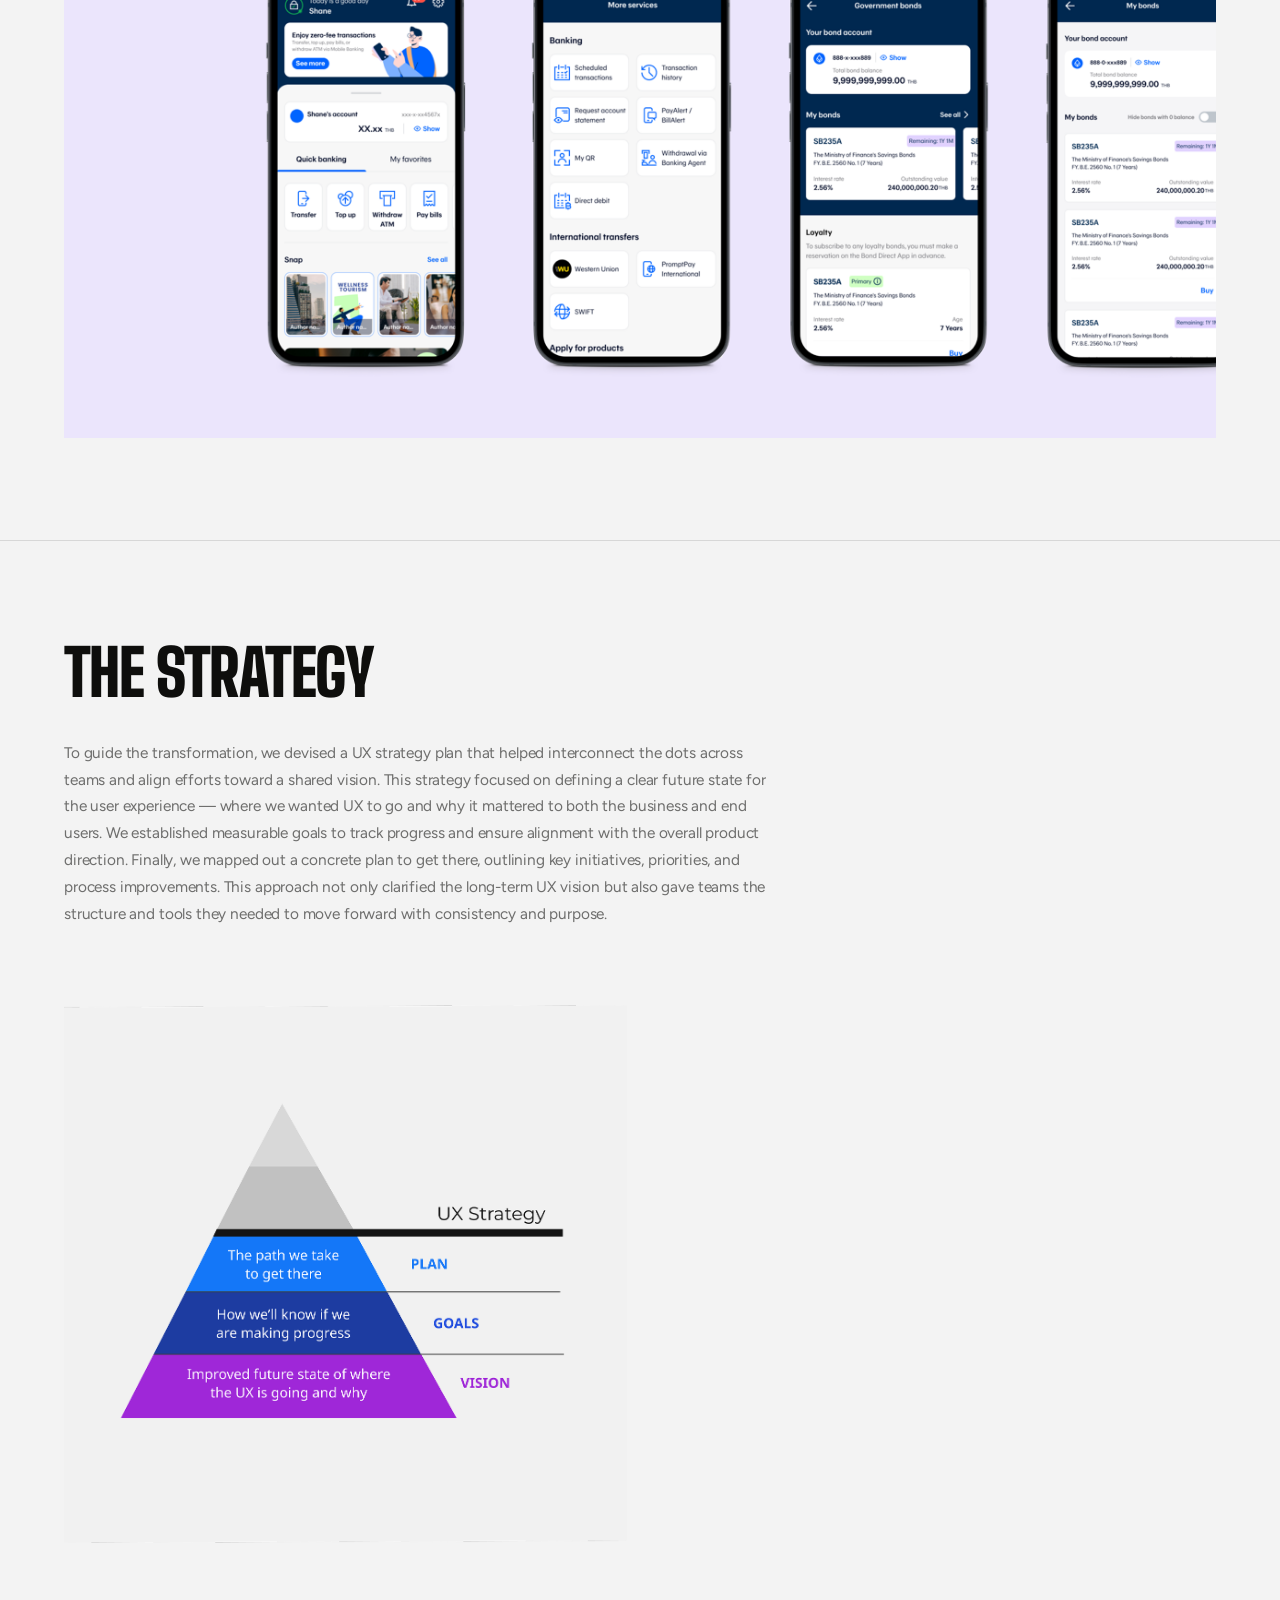
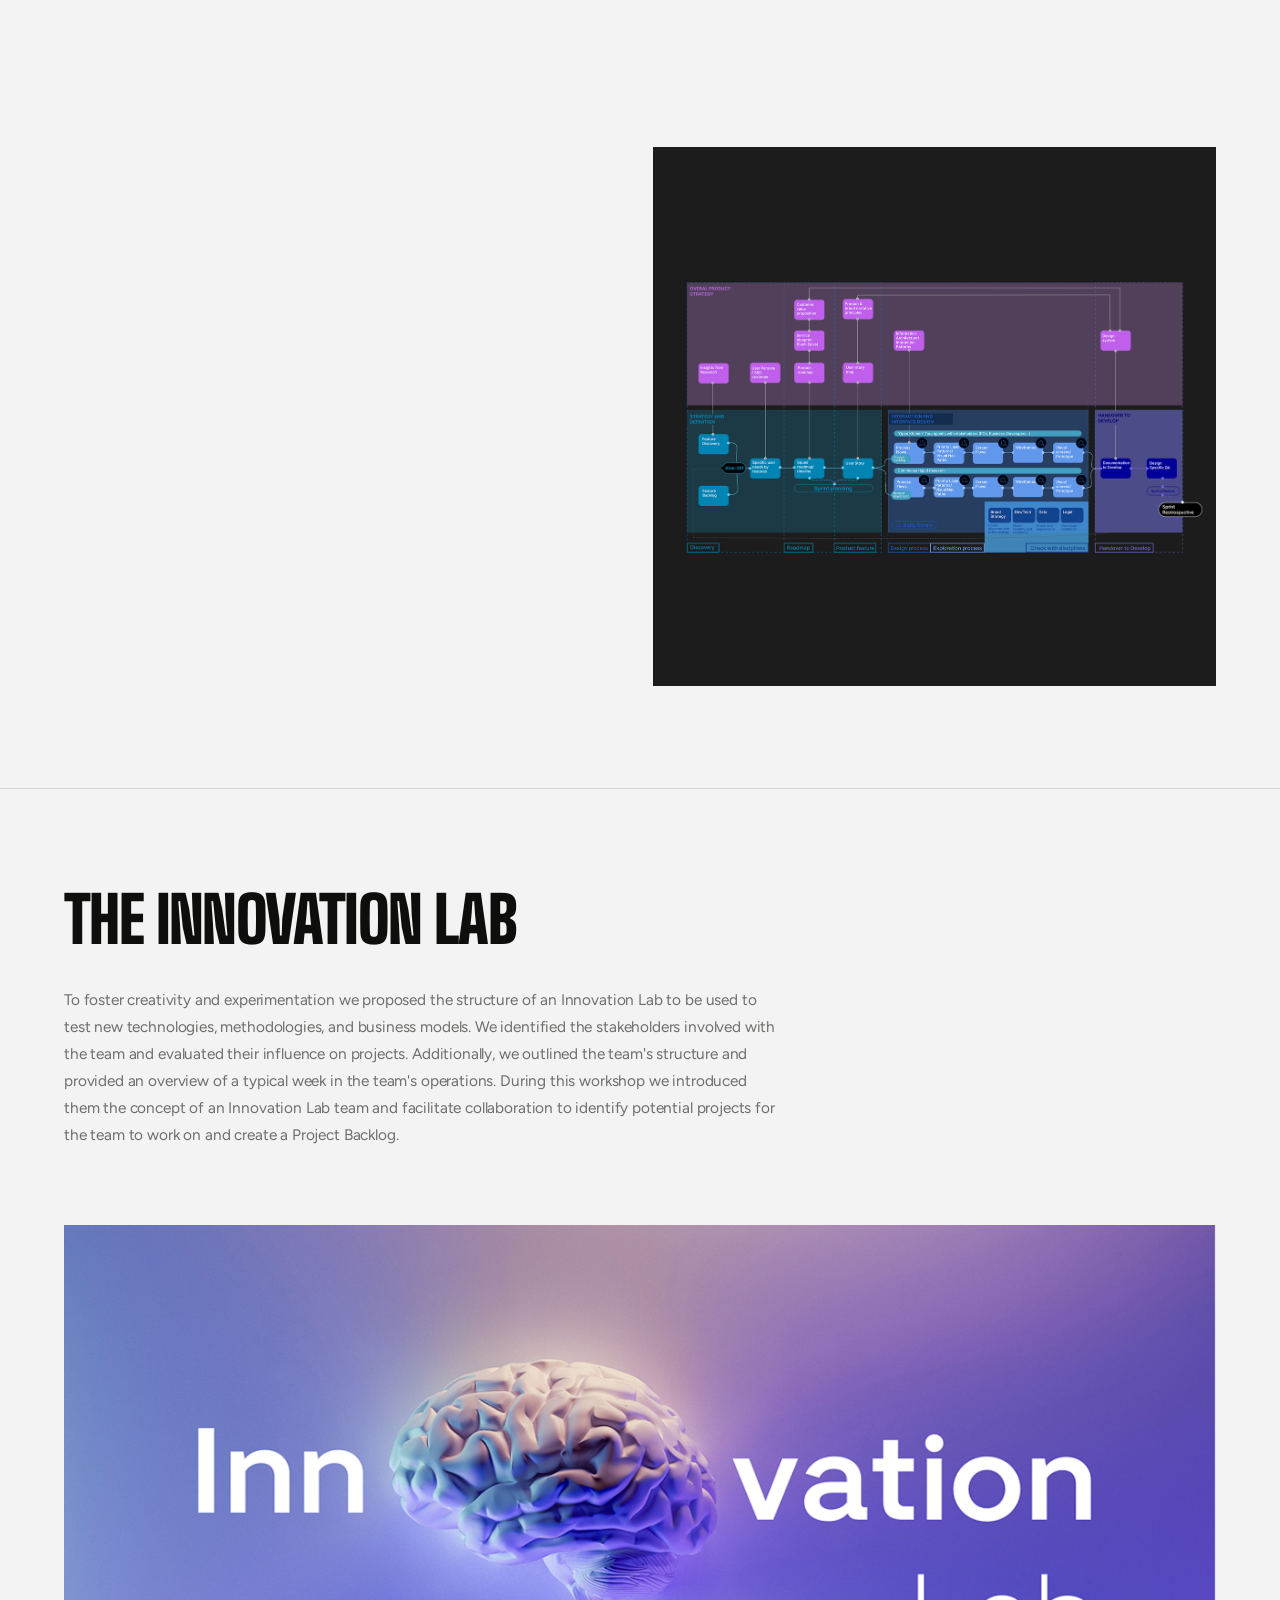
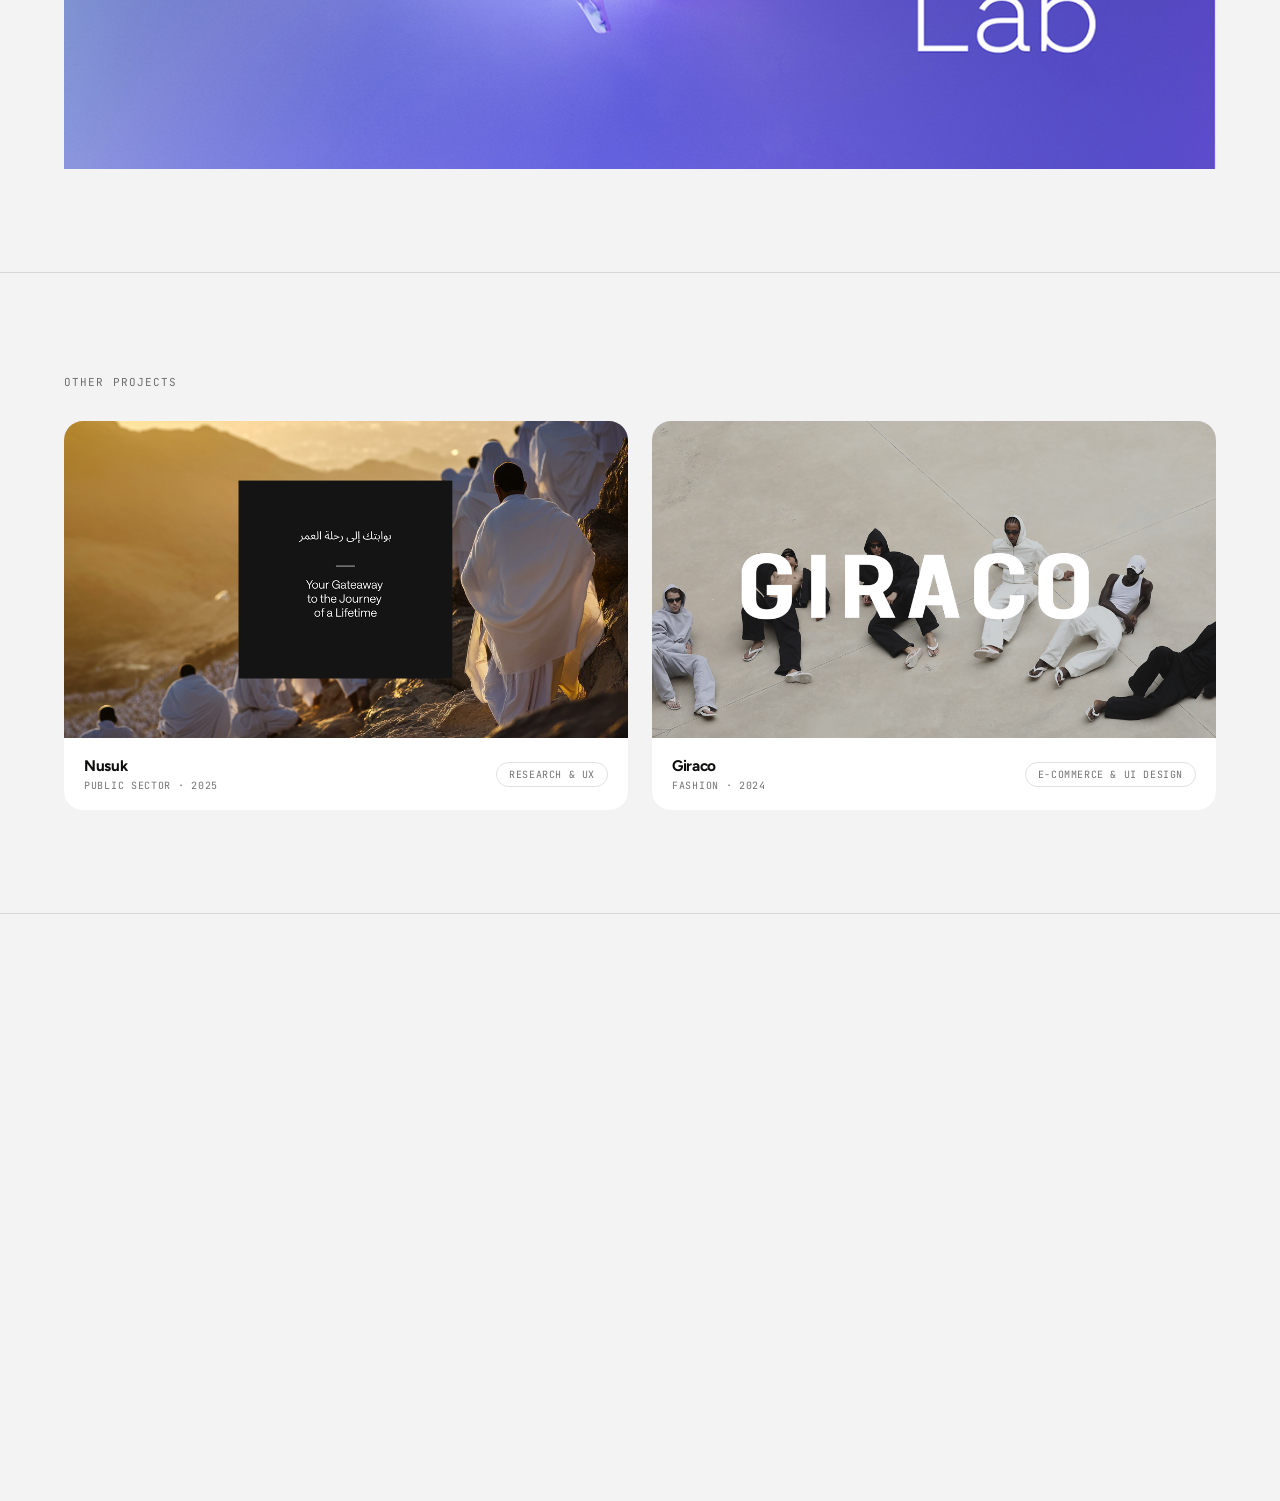
==== commit 1bbf2236: "Fix video glitch and update PAQR thumbnail" ====
--- a/bangkokbank.html
+++ b/bangkokbank.html
@@ -360,7 +360,7 @@
   </div>
 
   <div class="hero__inner">
-    <a class="hero__back" href="index.html#work">
+    <a class="hero__back" href="index.html#projects">
       <svg viewBox="0 0 24 24" fill="none" stroke="currentColor" stroke-width="1.5" stroke-linecap="round">
         <path d="M19 12H5M5 12l7 7M5 12l7-7"/>
       </svg>
@@ -511,7 +511,7 @@
         <line x1="3" y1="17" x2="21" y2="17"></line>
       </svg>
       <div class="burger-menu">
-        <a href="index.html#work">Work</a>
+        <a href="index.html#projects">Work</a>
         <a href="index.html#about">About</a>
         <a href="index.html#contact">Contact</a>
       </div>
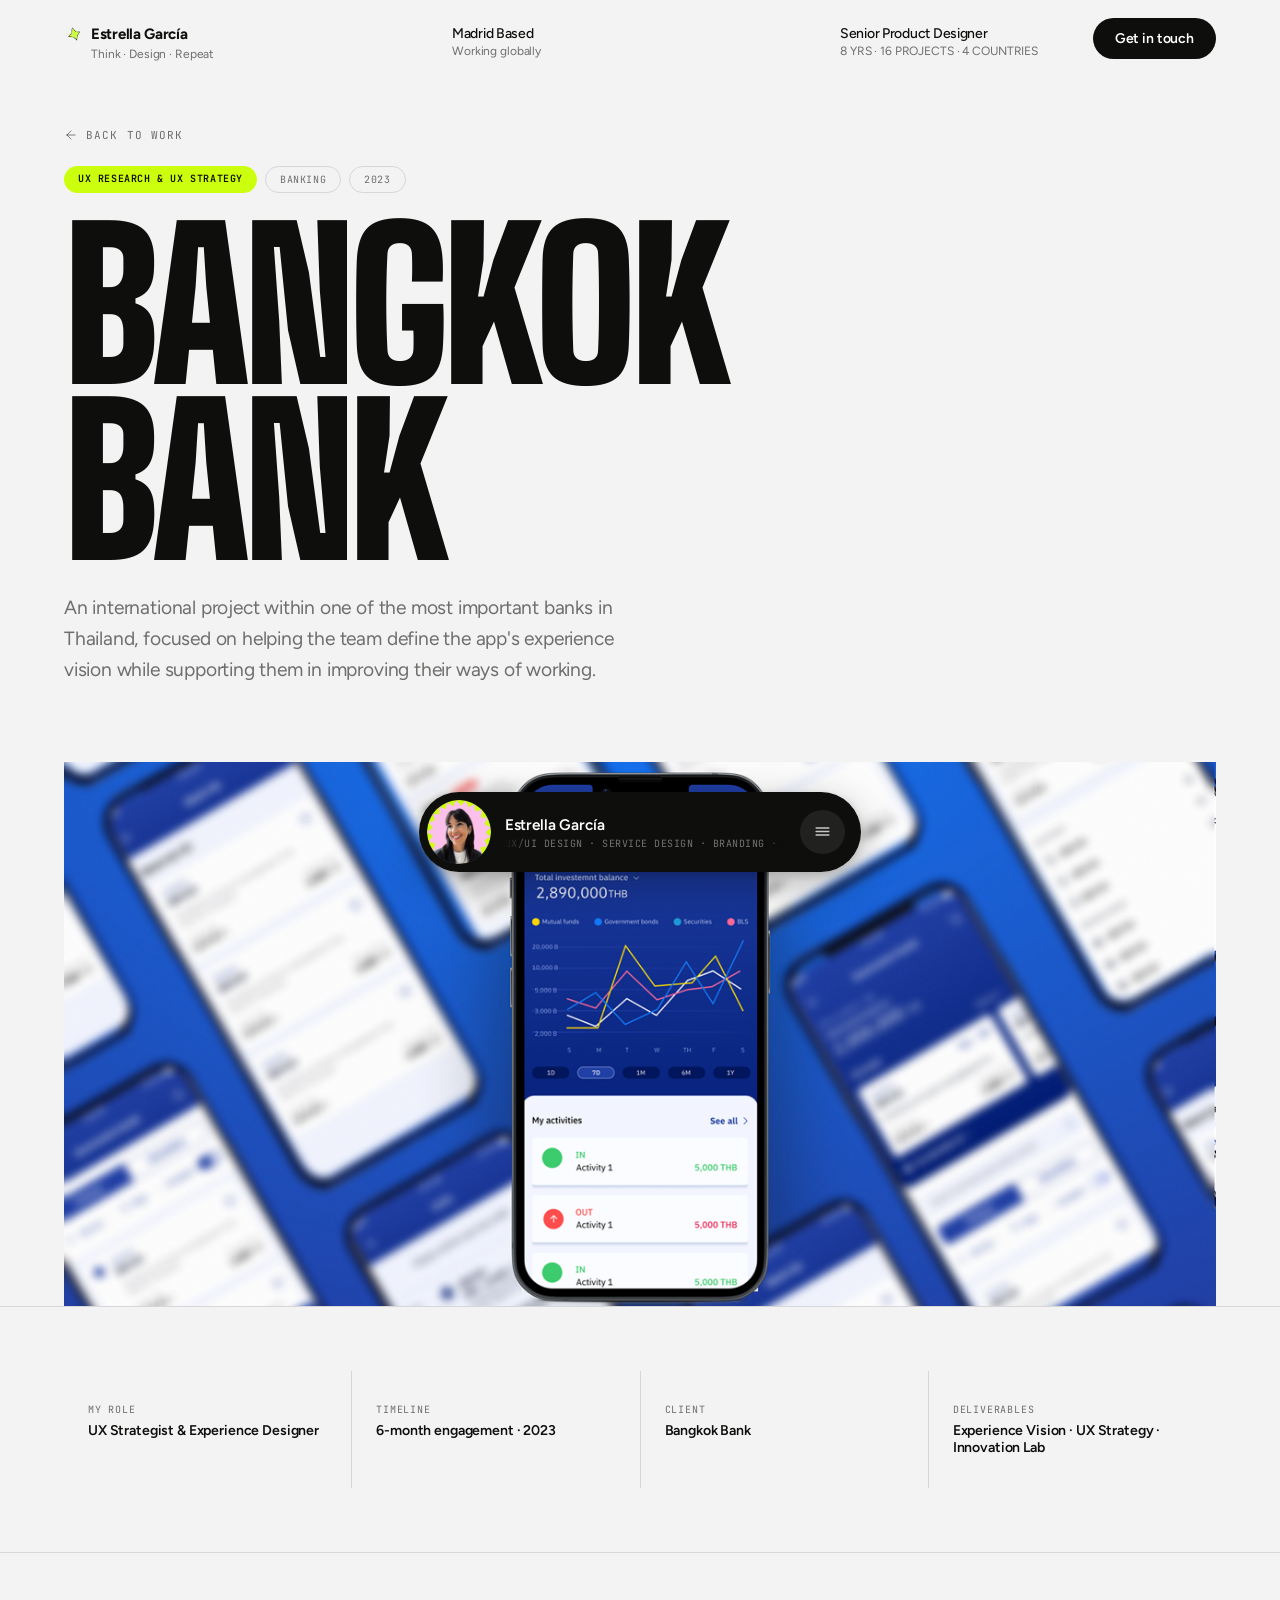
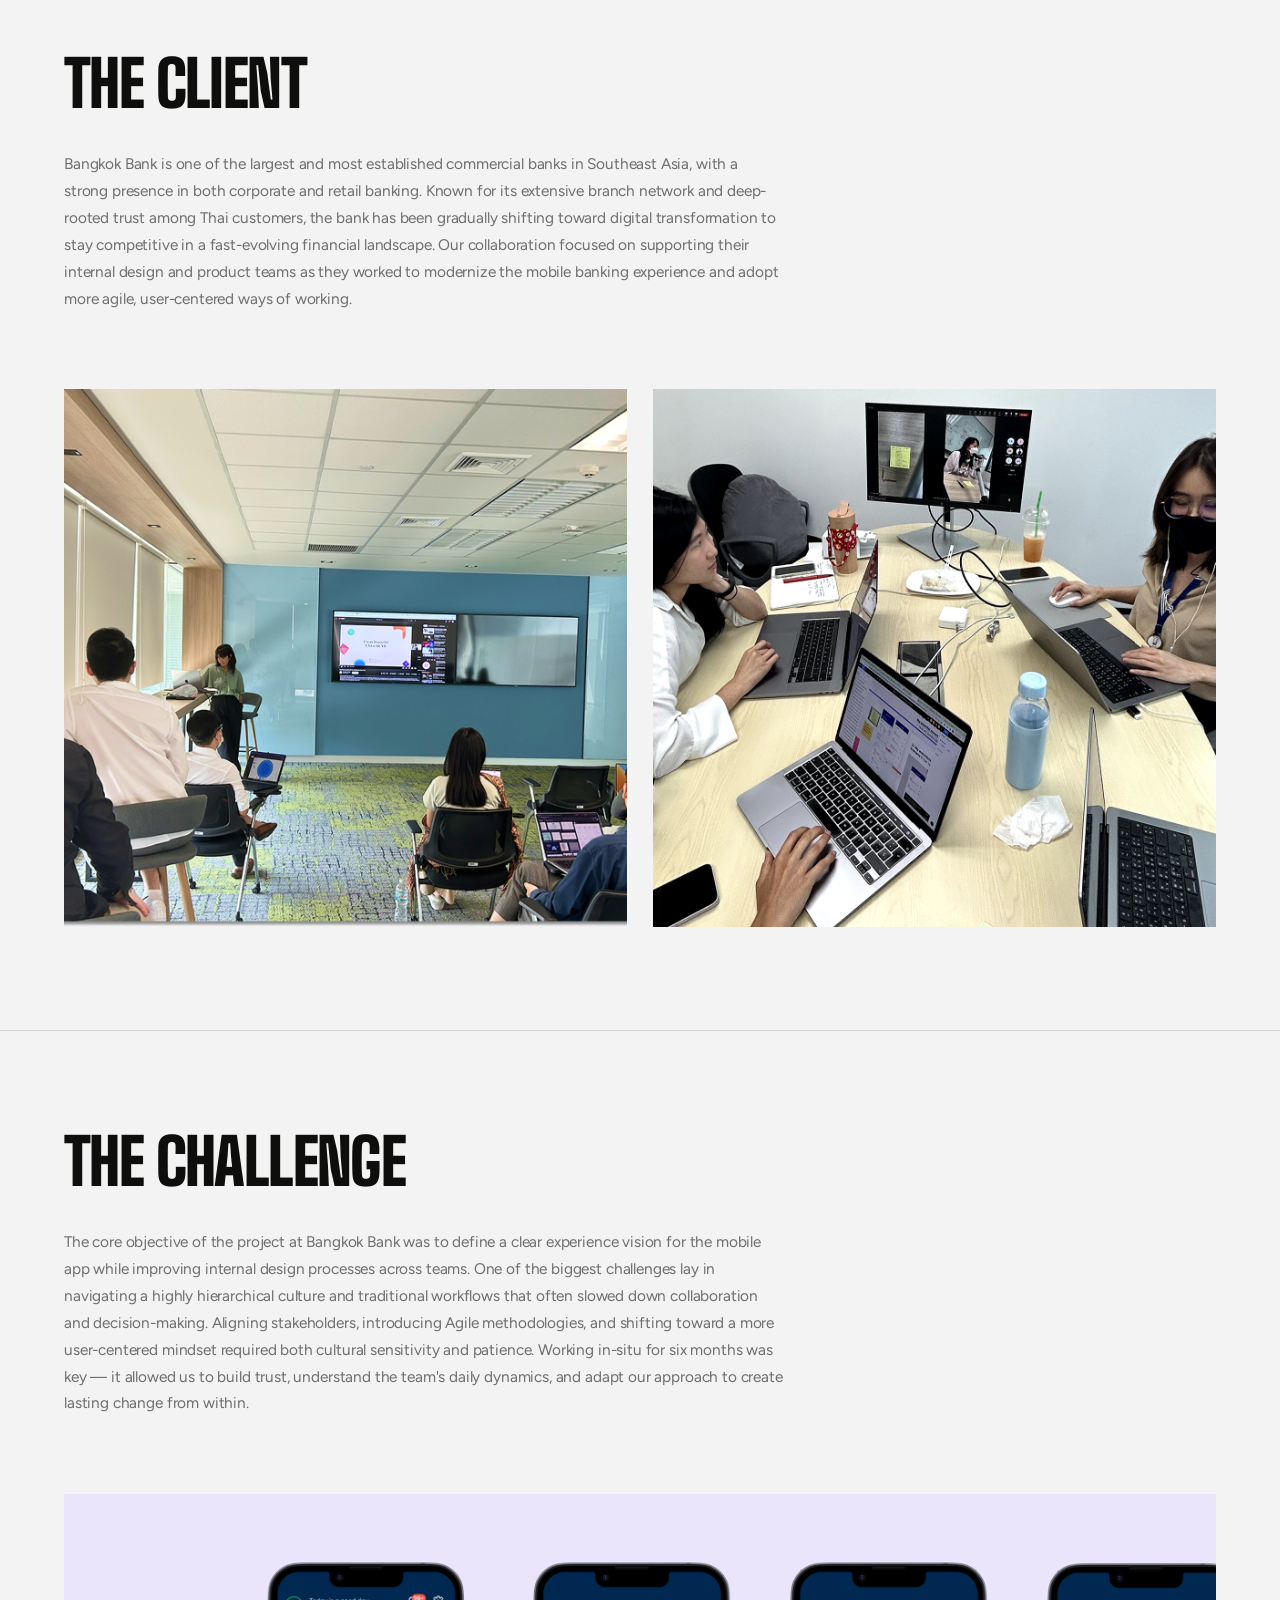
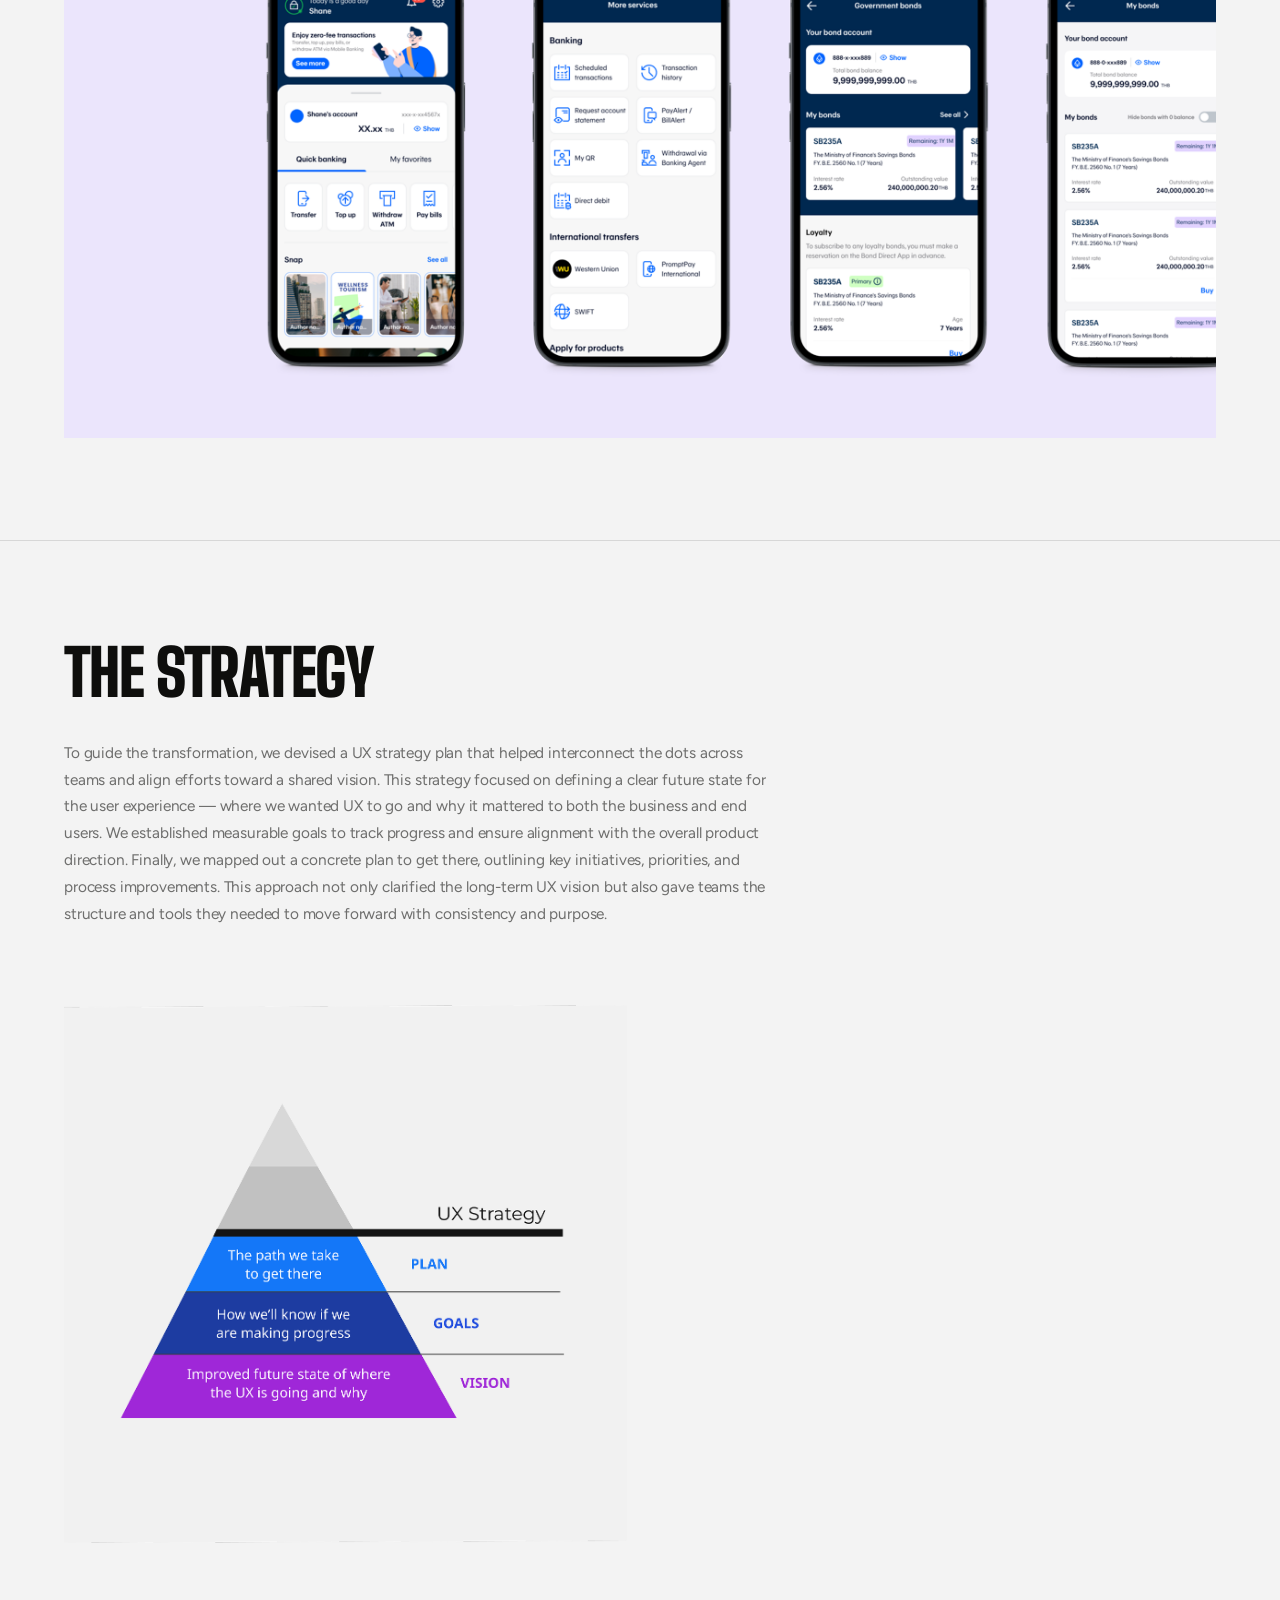
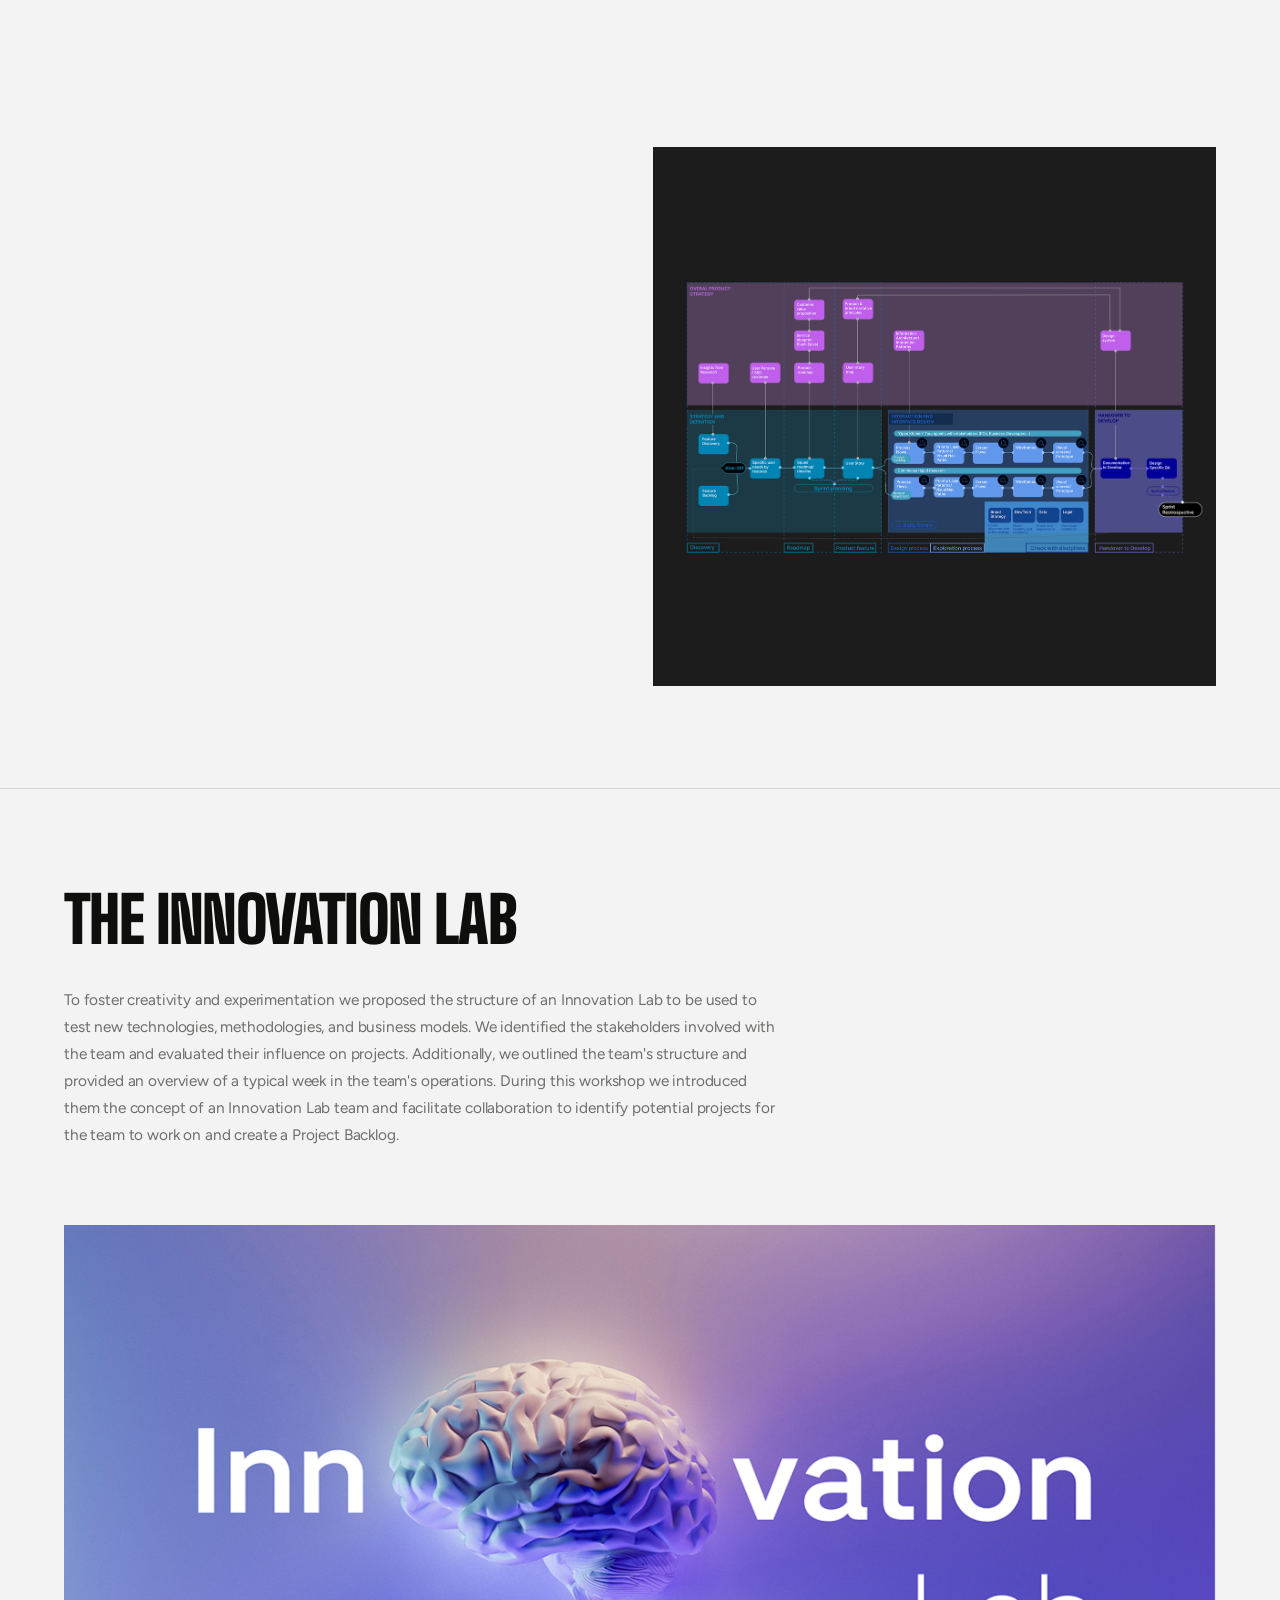
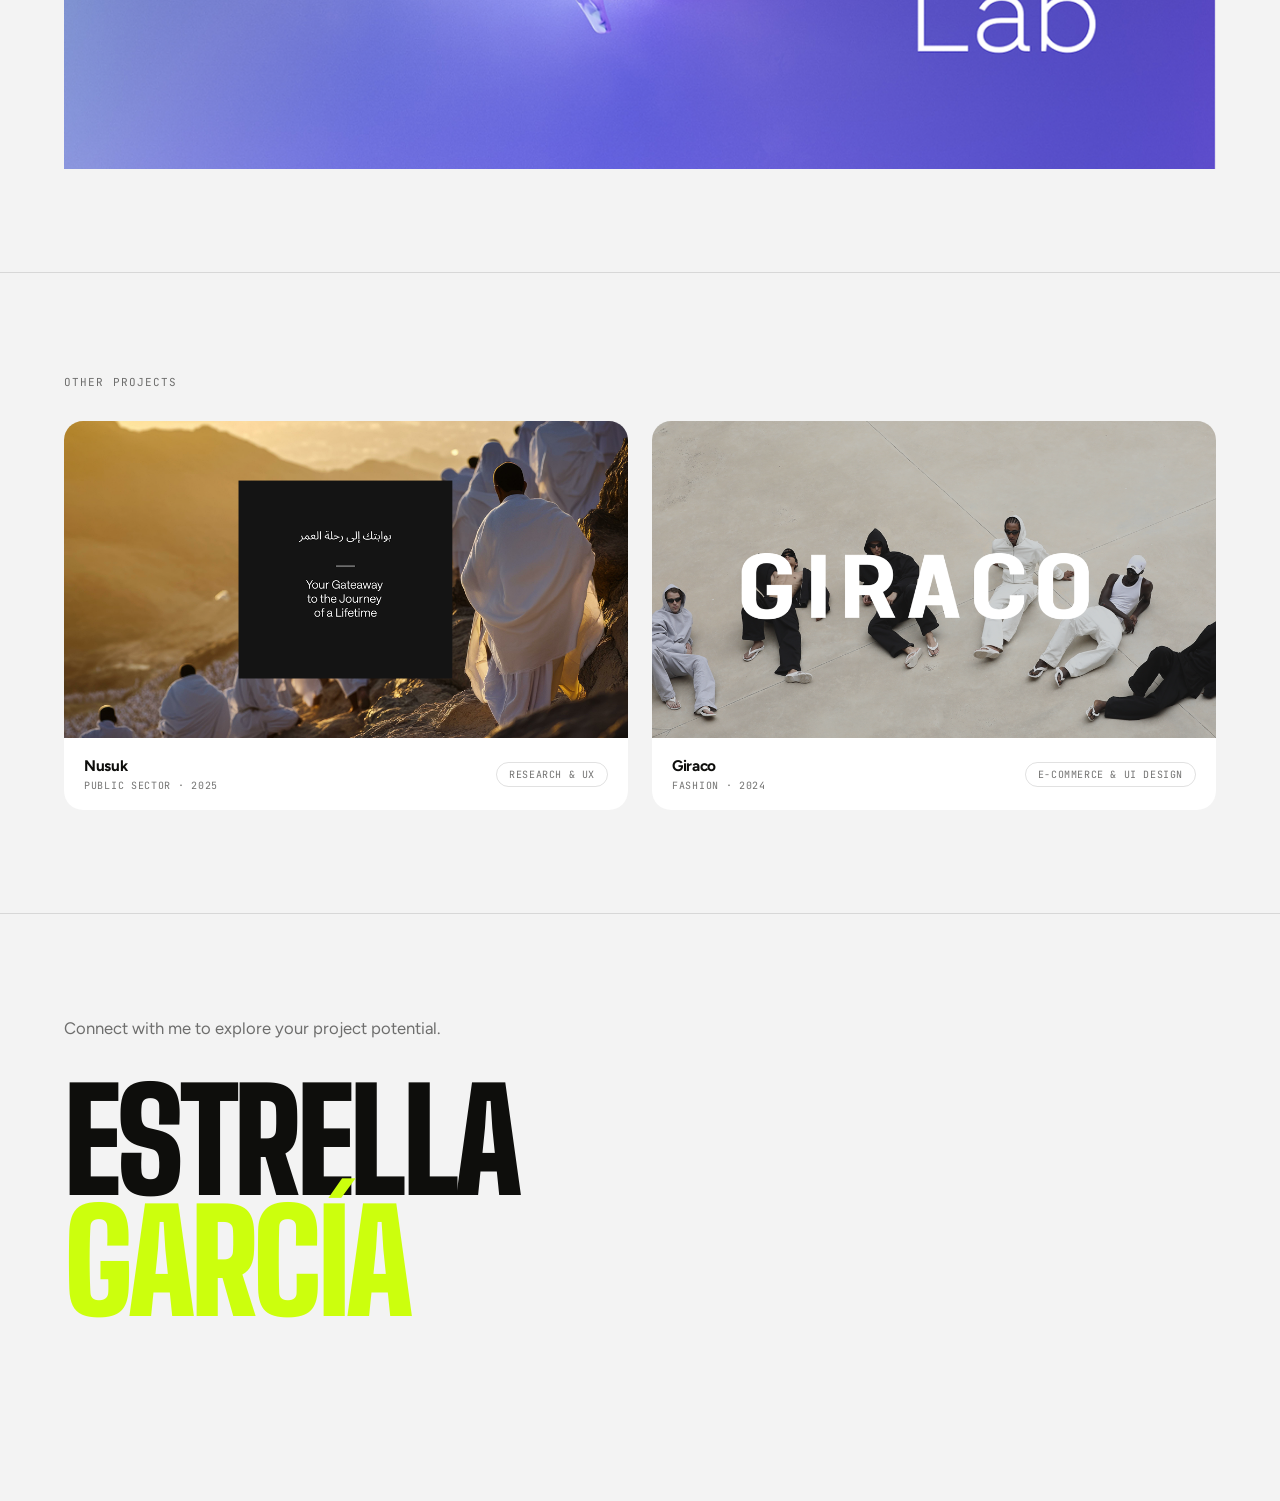
==== commit 6b991bc8: "Fix anchor navigation and scroll restoration" ====
--- a/bangkokbank.html
+++ b/bangkokbank.html
@@ -511,7 +511,7 @@
         <line x1="3" y1="17" x2="21" y2="17"></line>
       </svg>
       <div class="burger-menu">
-        <a href="index.html#projects">Work</a>
+        <a href="index.html">Work</a>
         <a href="index.html#about">About</a>
         <a href="index.html#contact">Contact</a>
       </div>
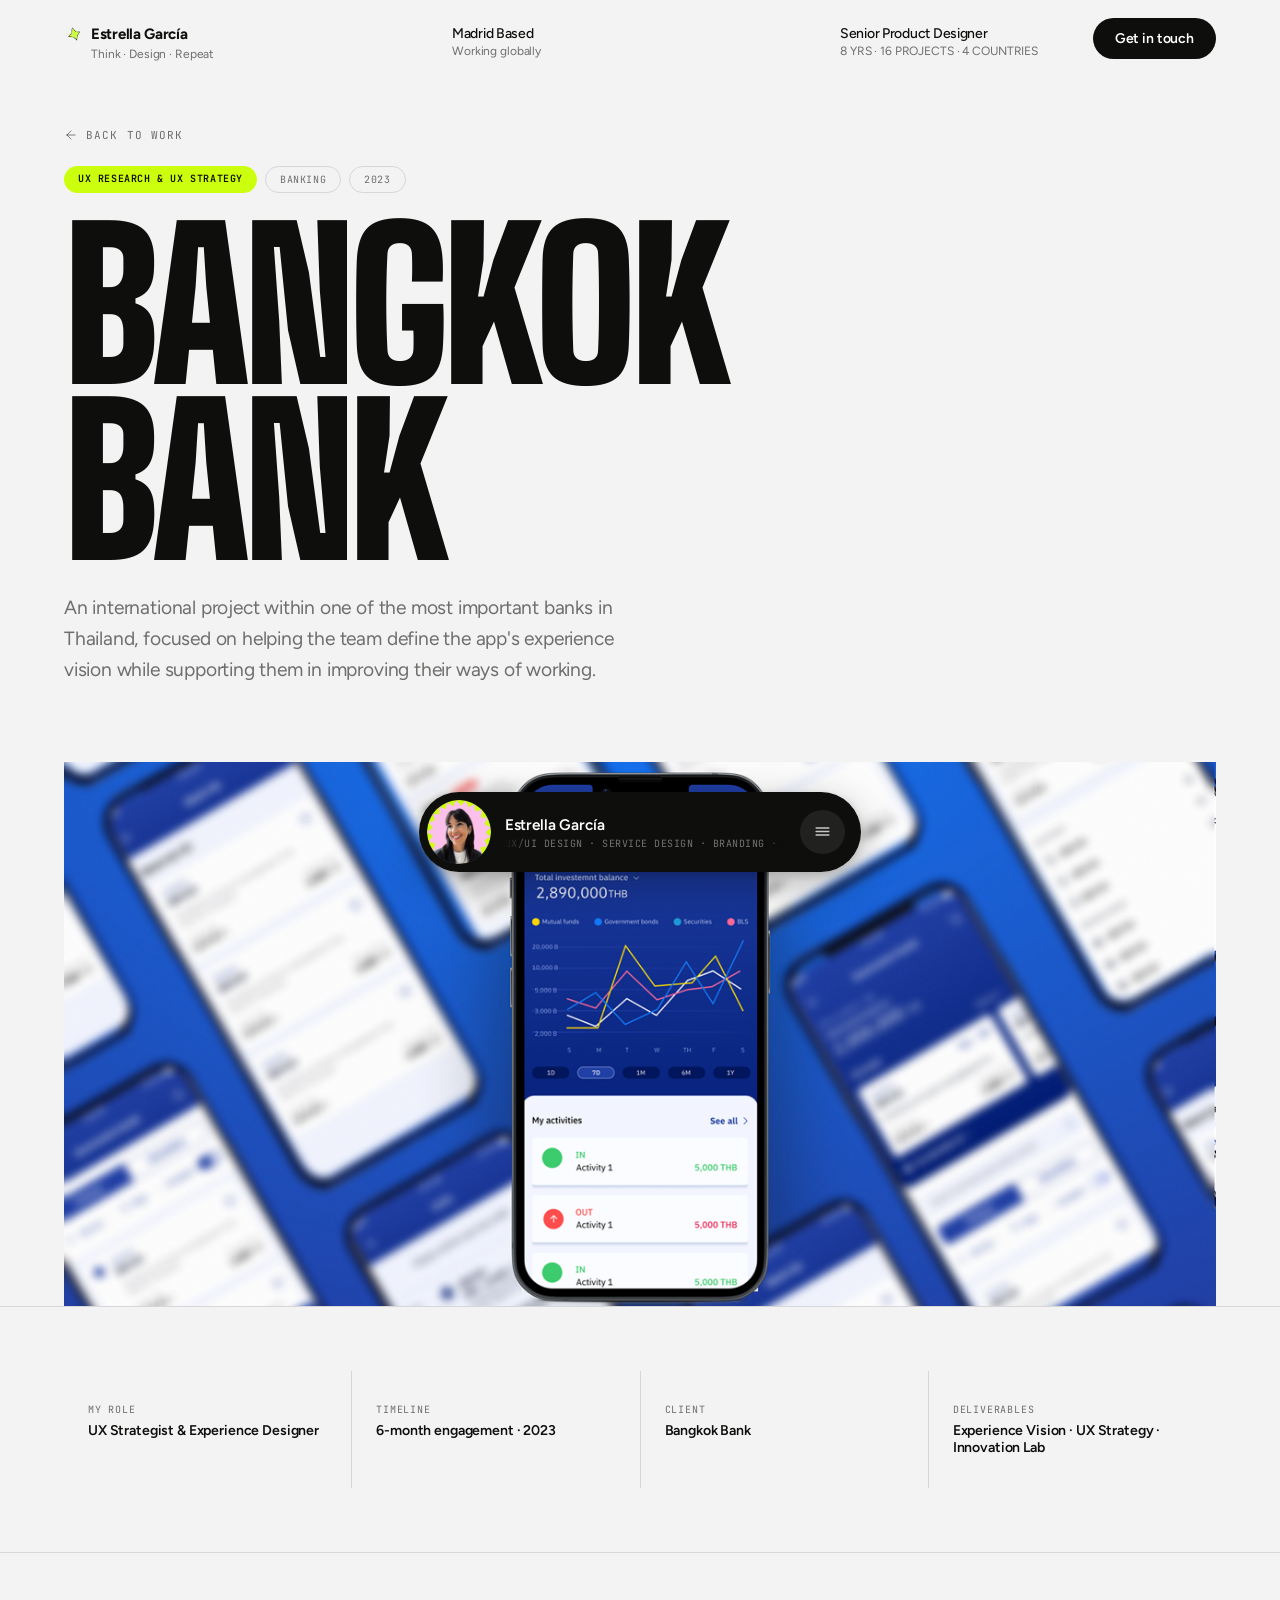
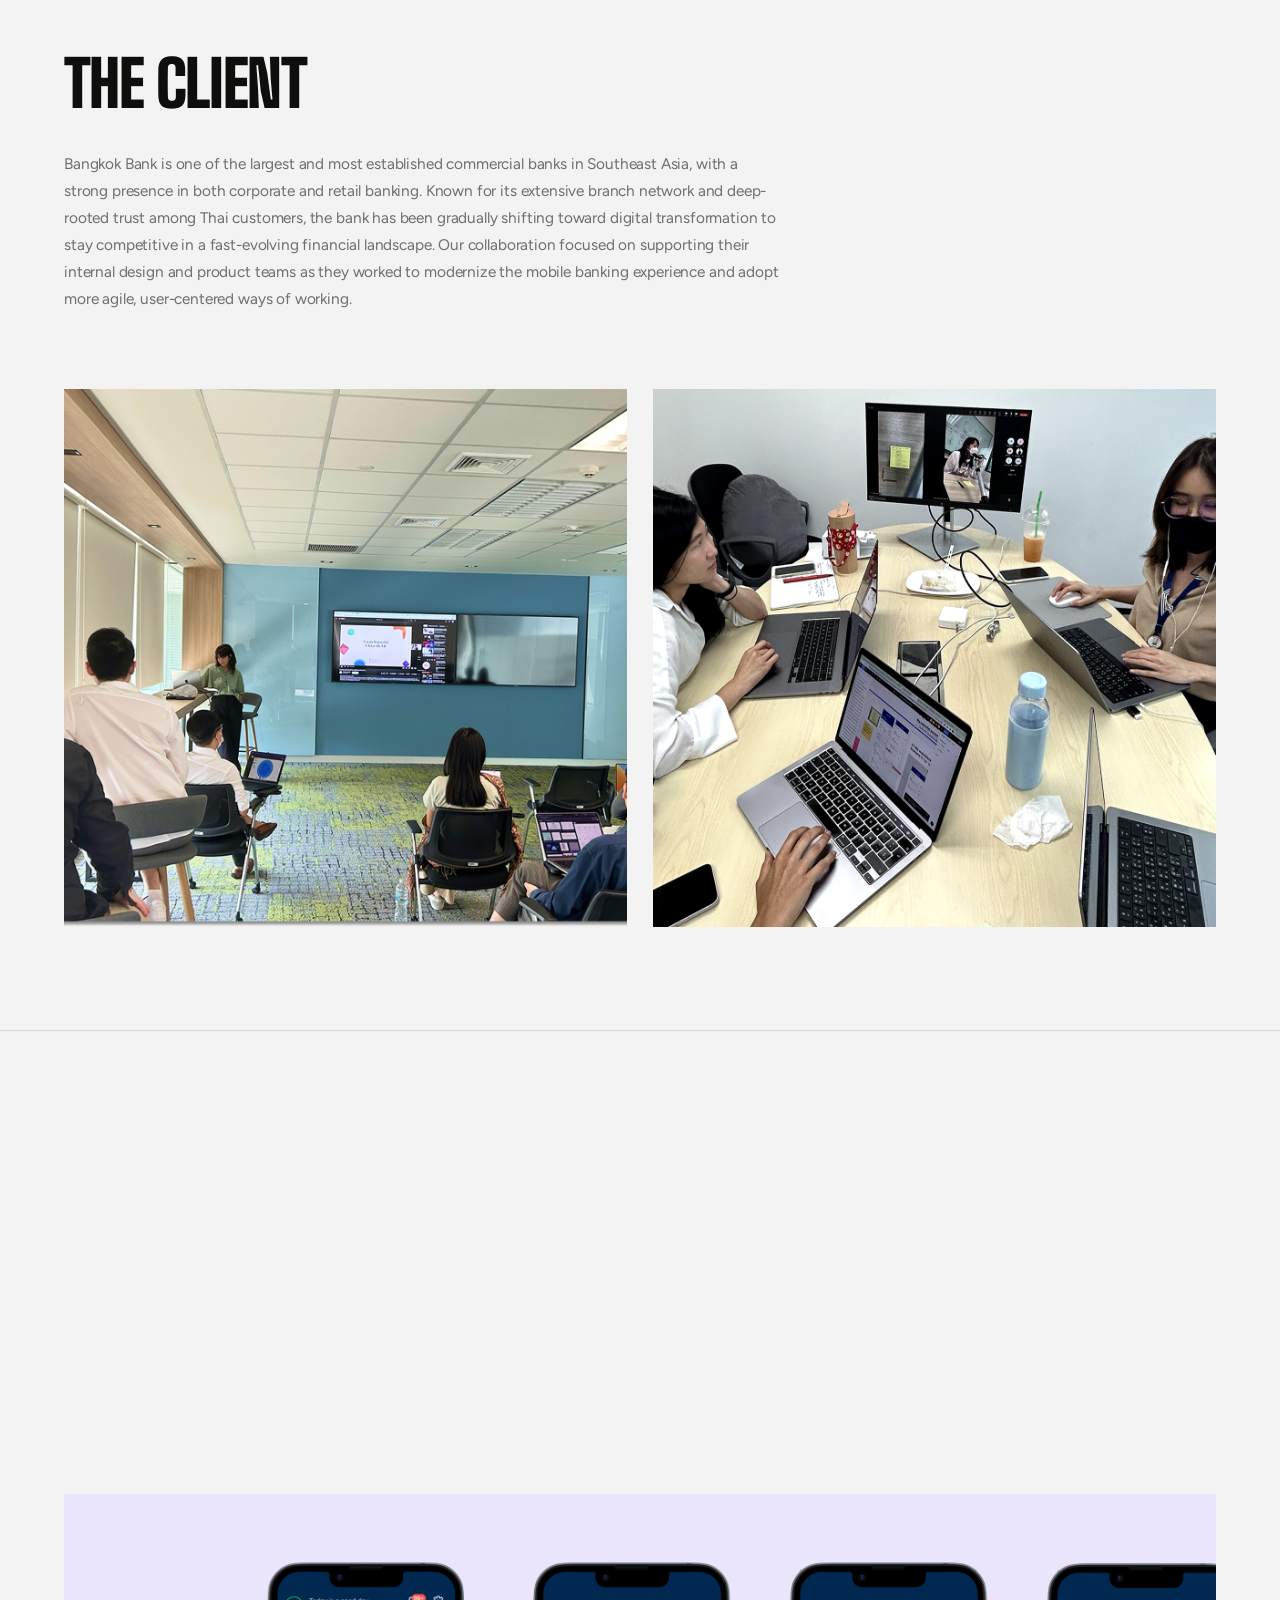
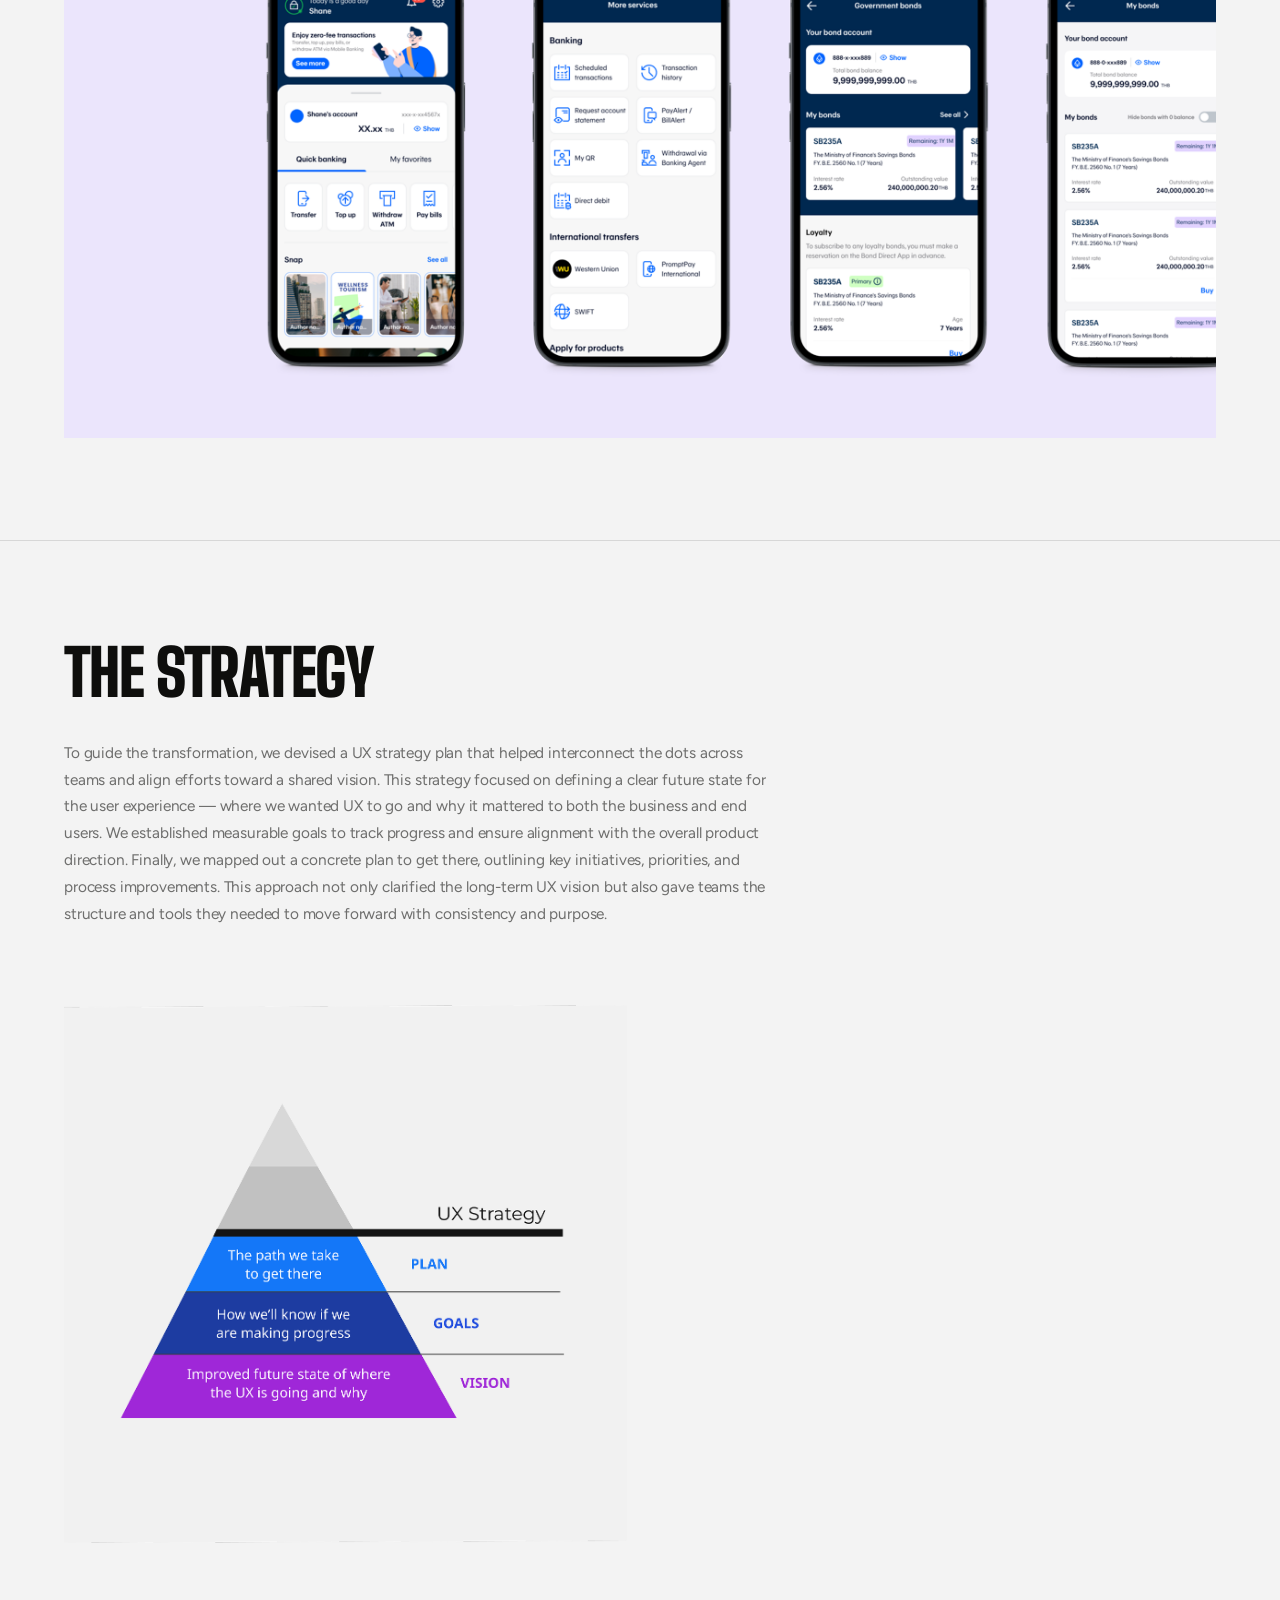
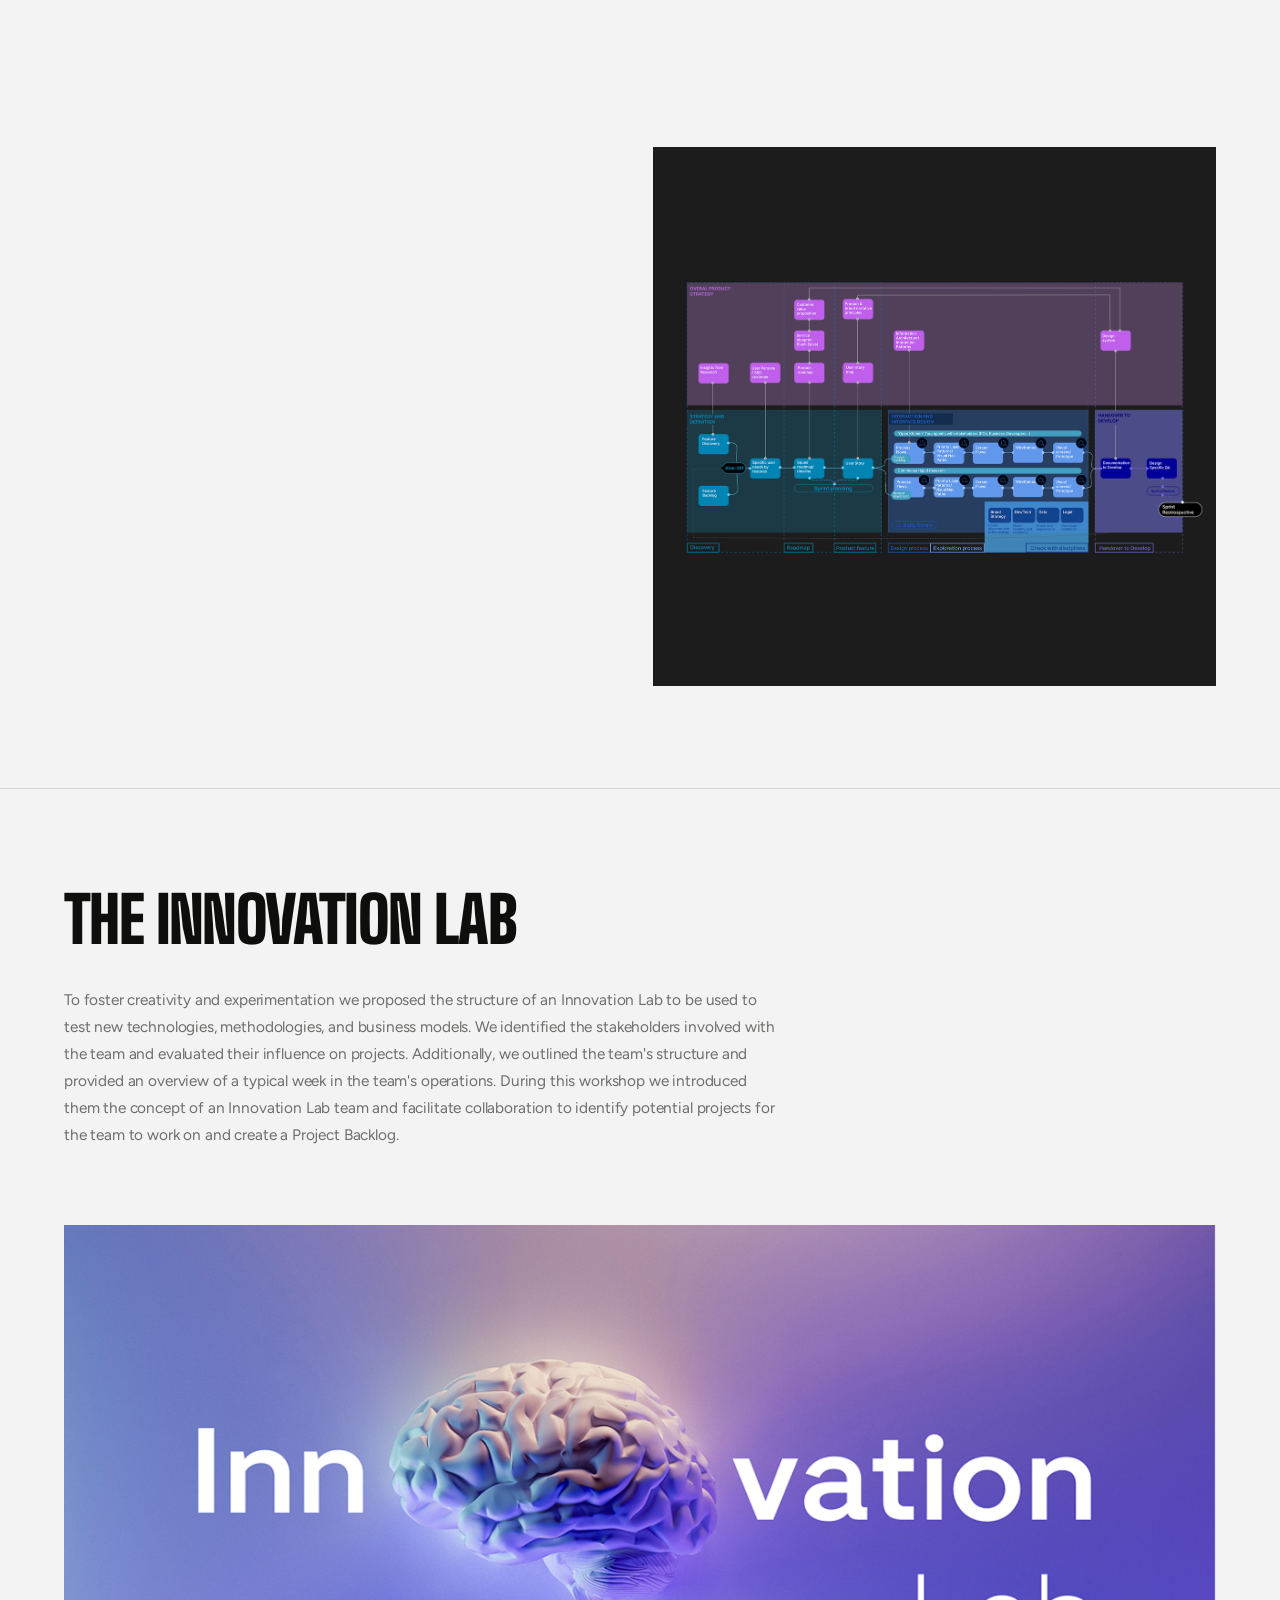
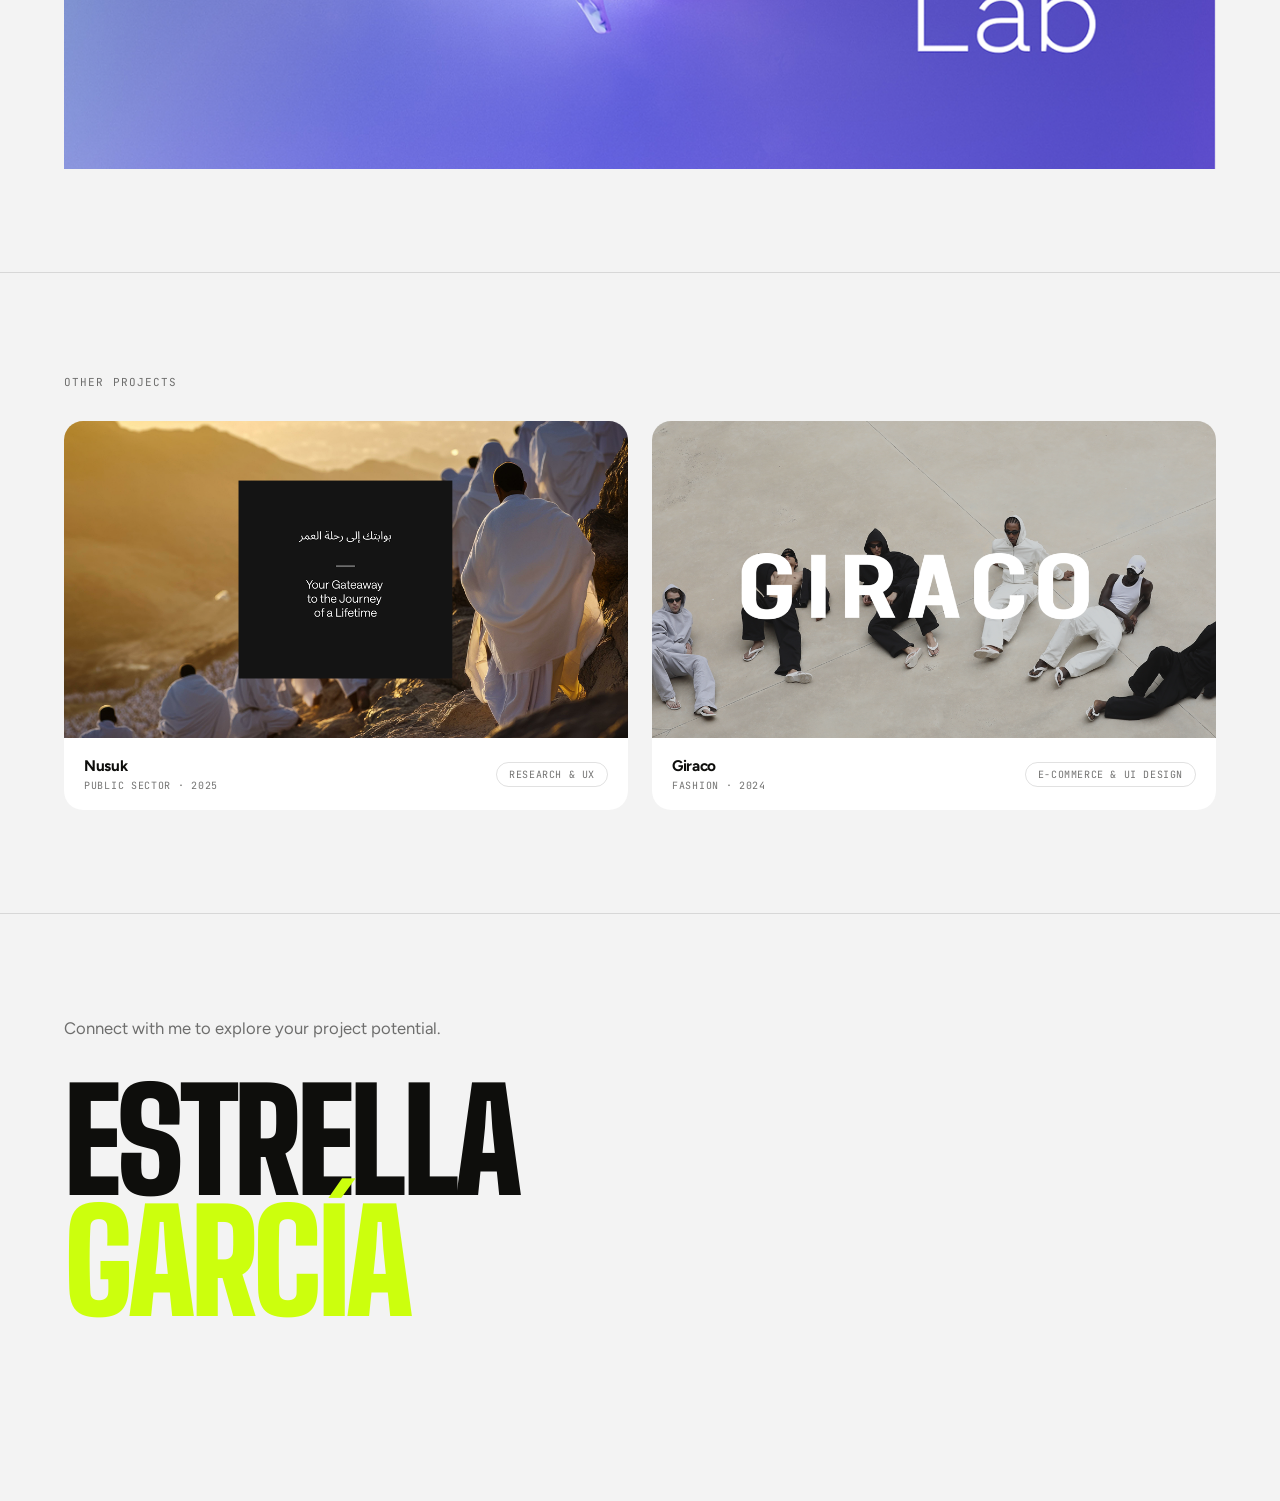
==== commit bf3c3189: "fix: mobile navbar and hero section" ====
--- a/bangkokbank.html
+++ b/bangkokbank.html
@@ -52,7 +52,7 @@
     }
     @media (max-width: 700px) {
       .top-bar { grid-template-columns: 1fr; gap: 2px; padding-top: 16px; }
-      .top-bar__col { display: none; }
+      .top-bar__col { display: none !important; }
     }
     .top-bar__brand { display: flex; flex-direction: column; gap: 3px; }
     .top-bar__name {
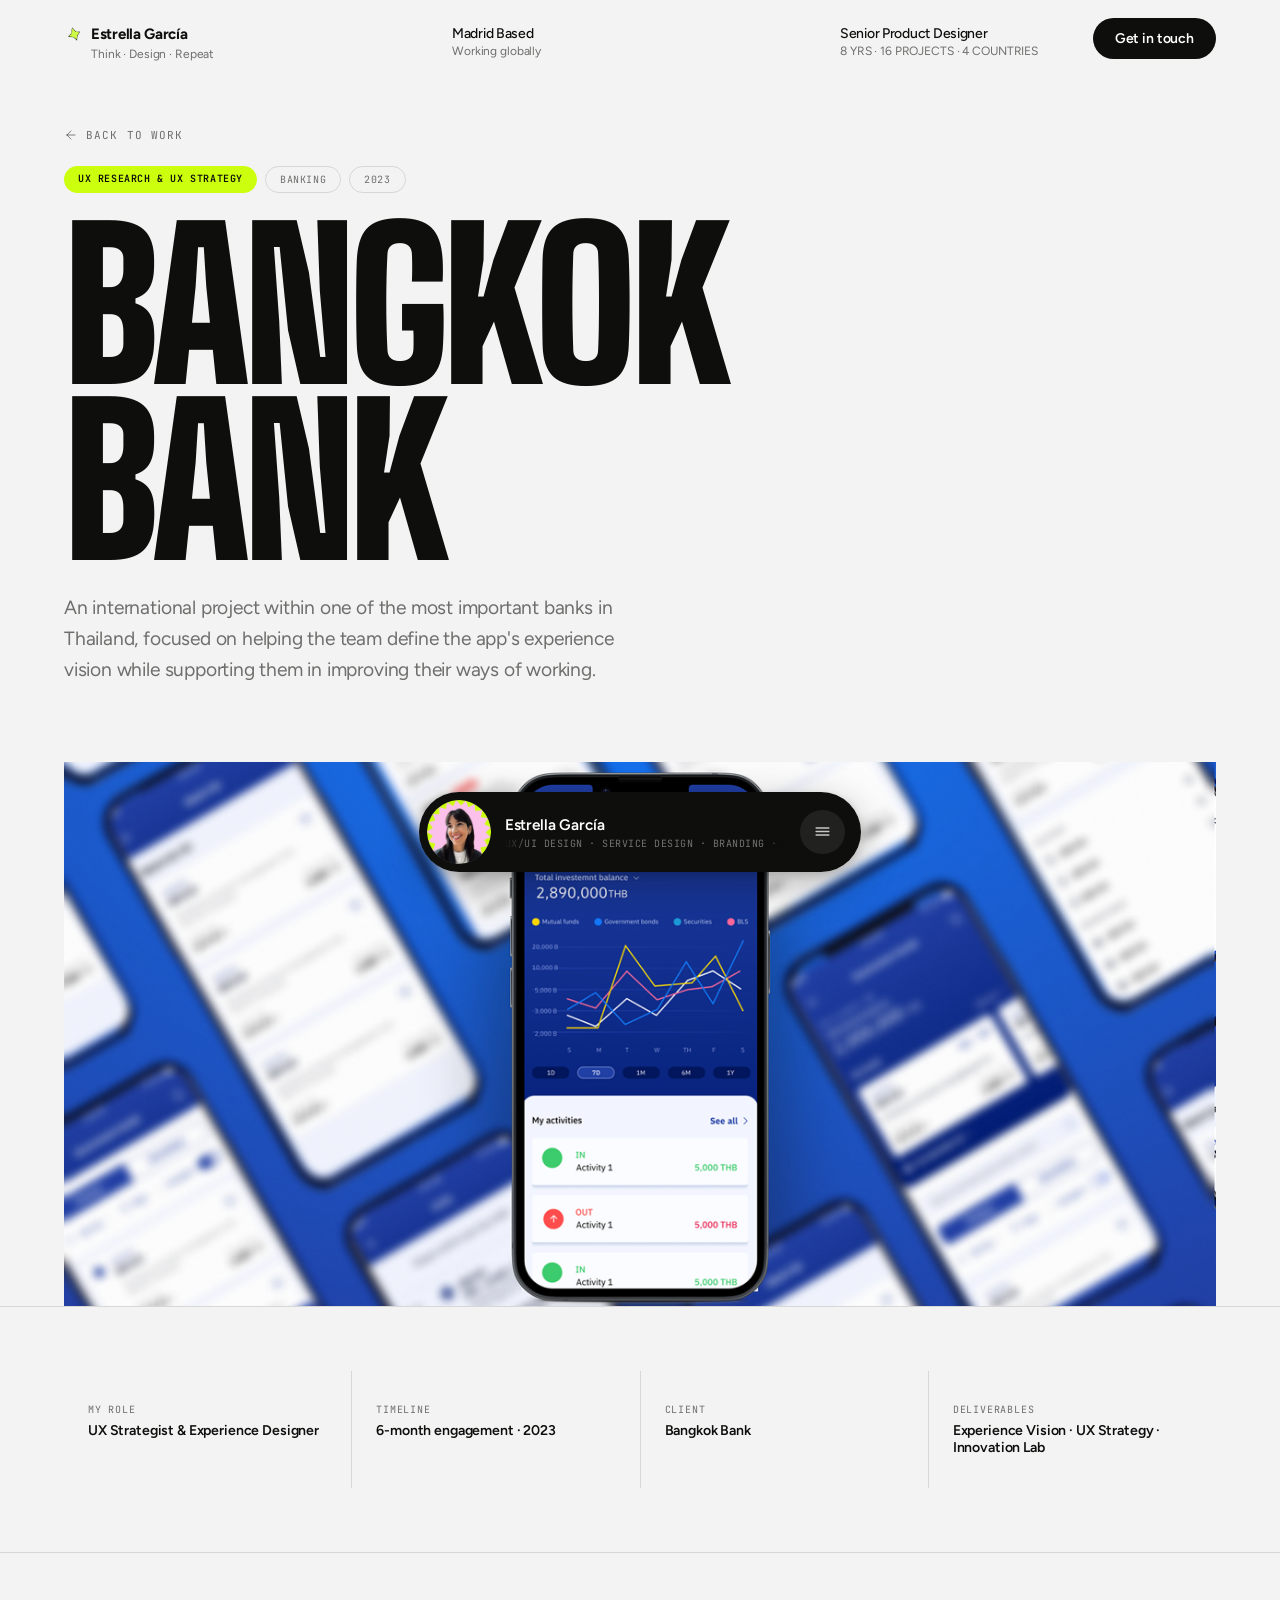
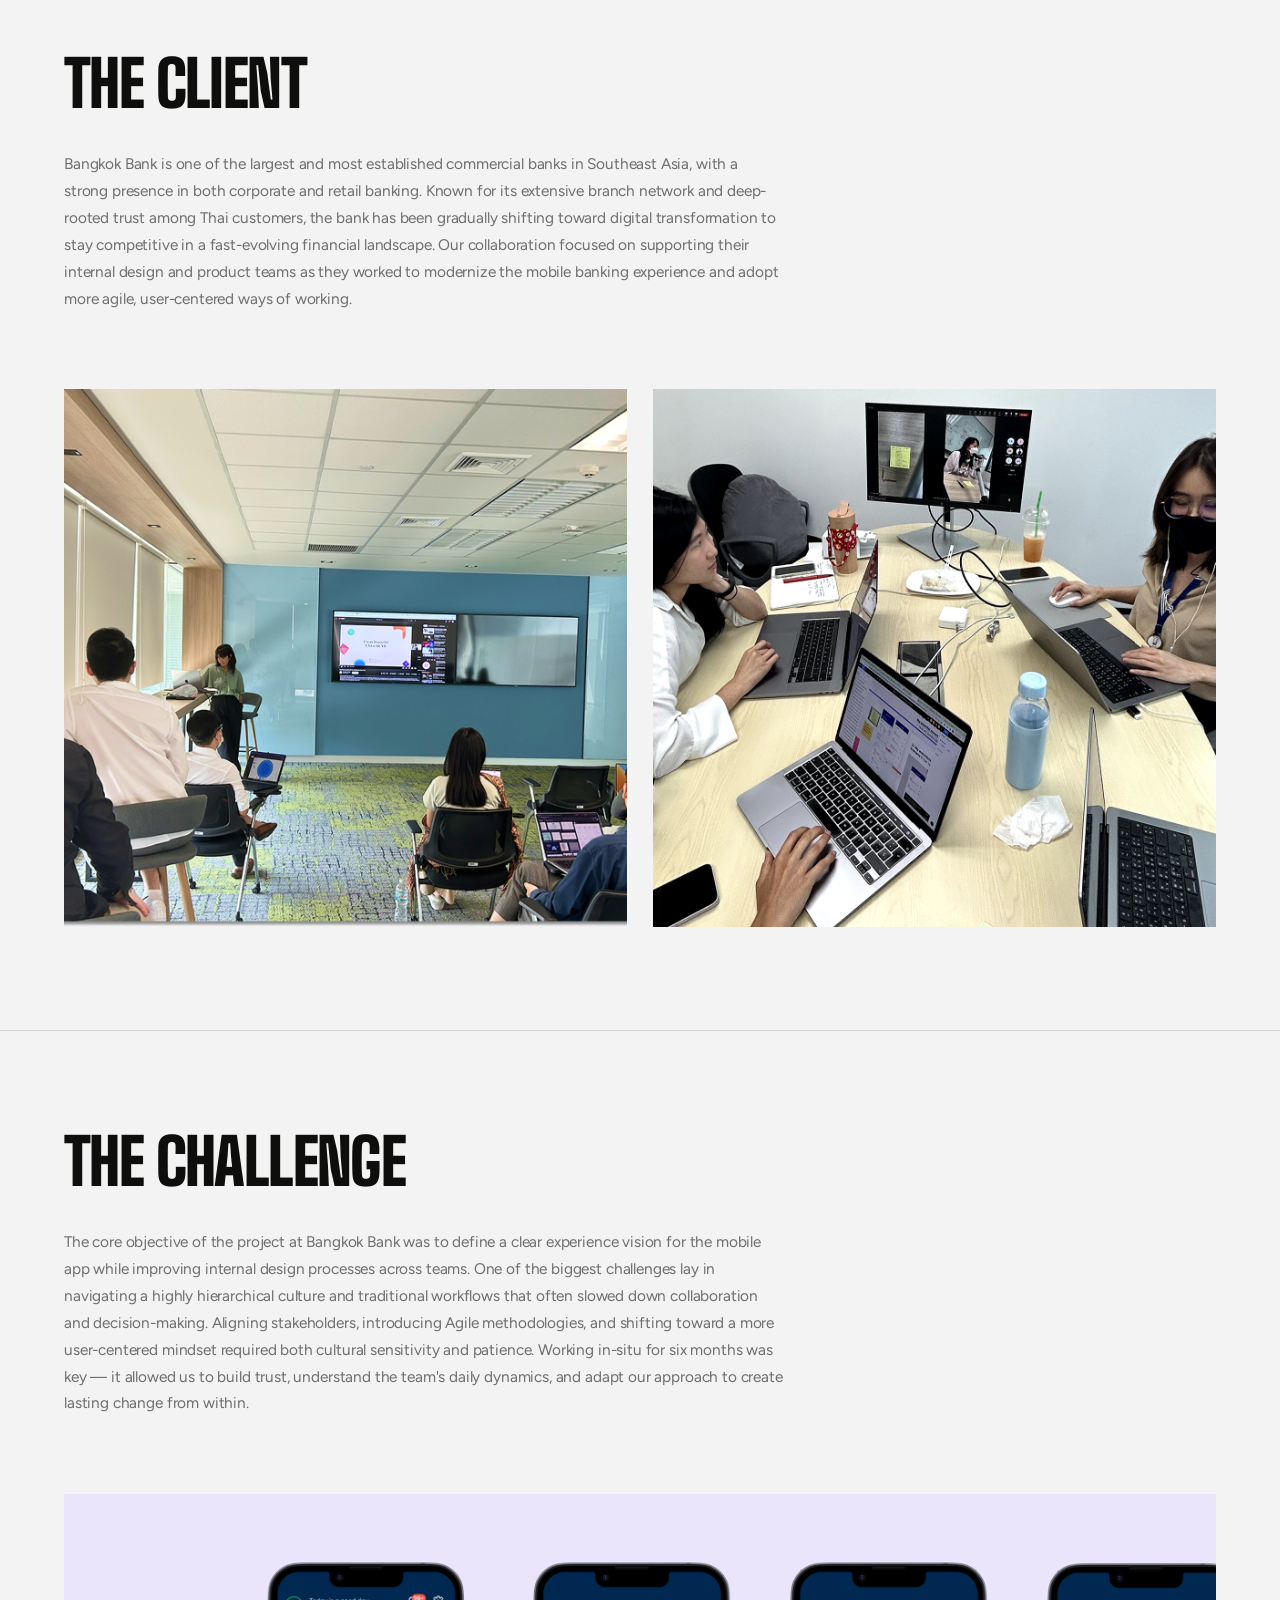
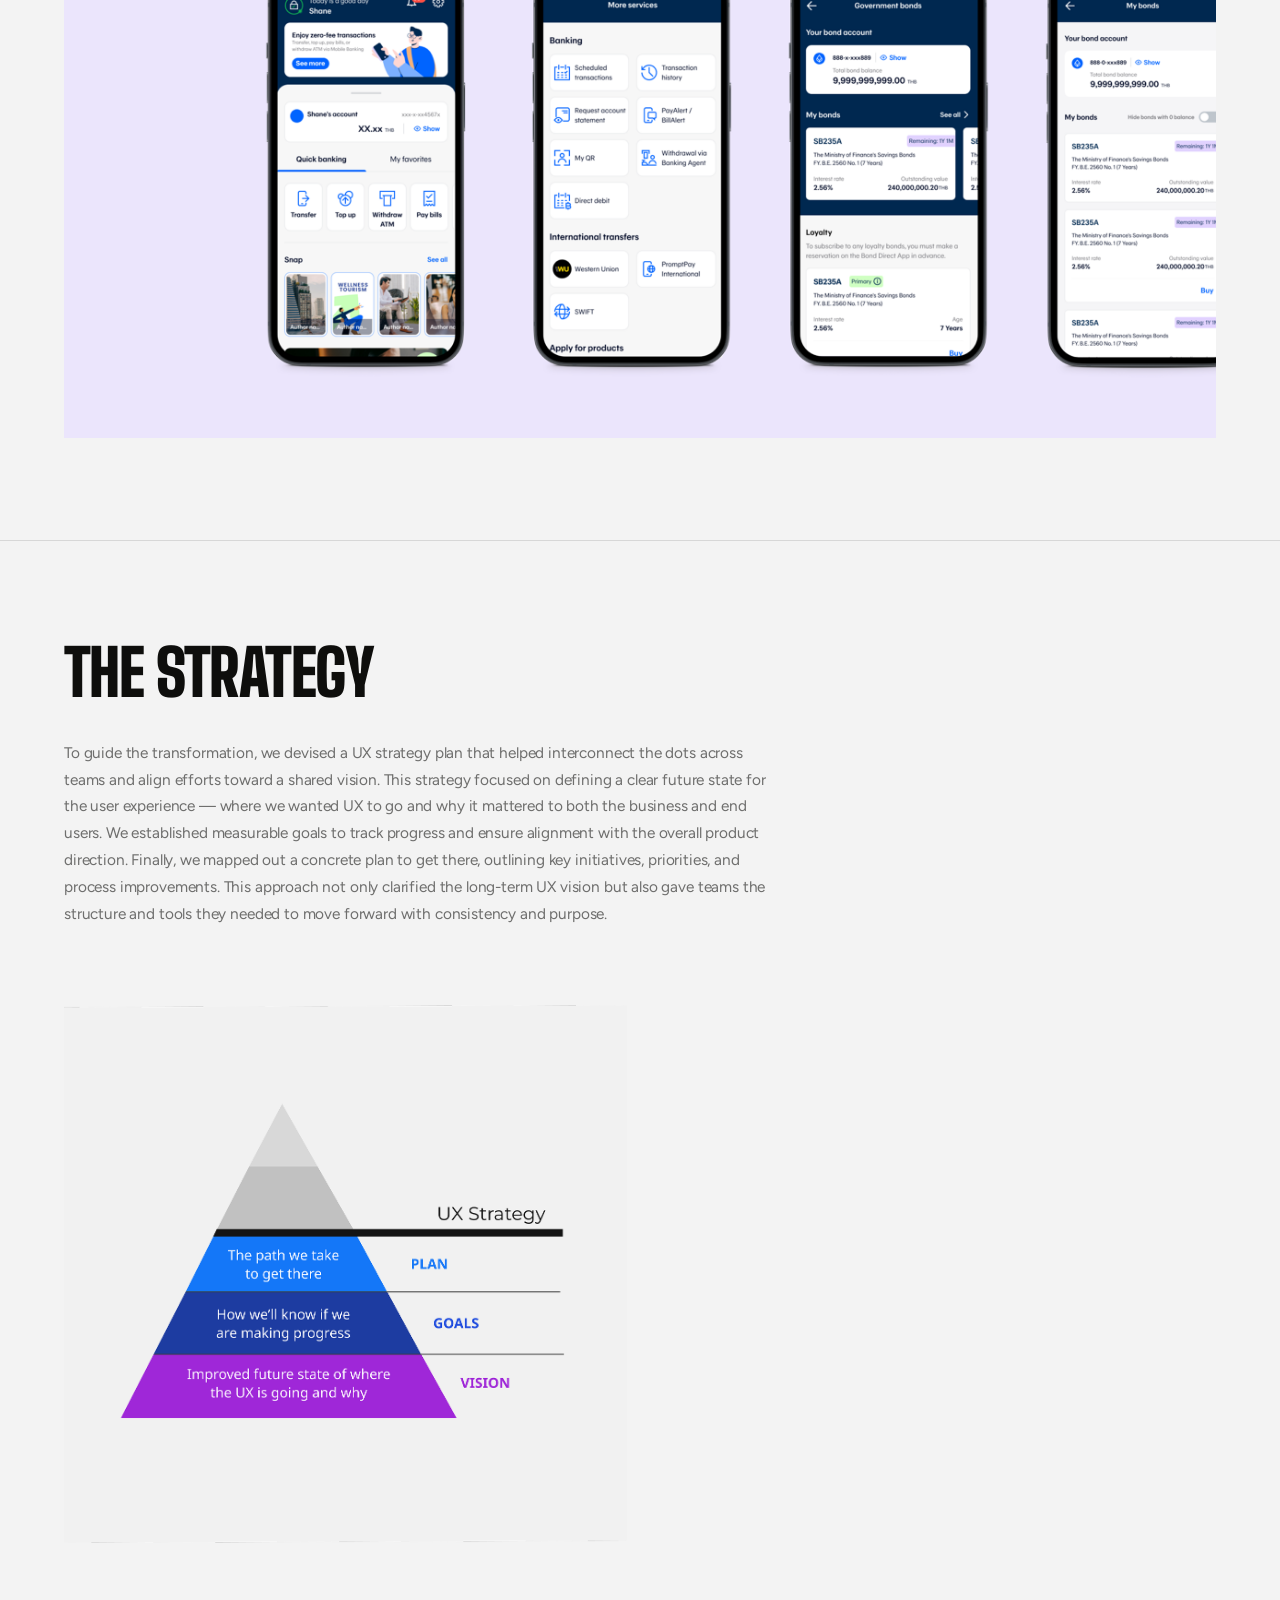
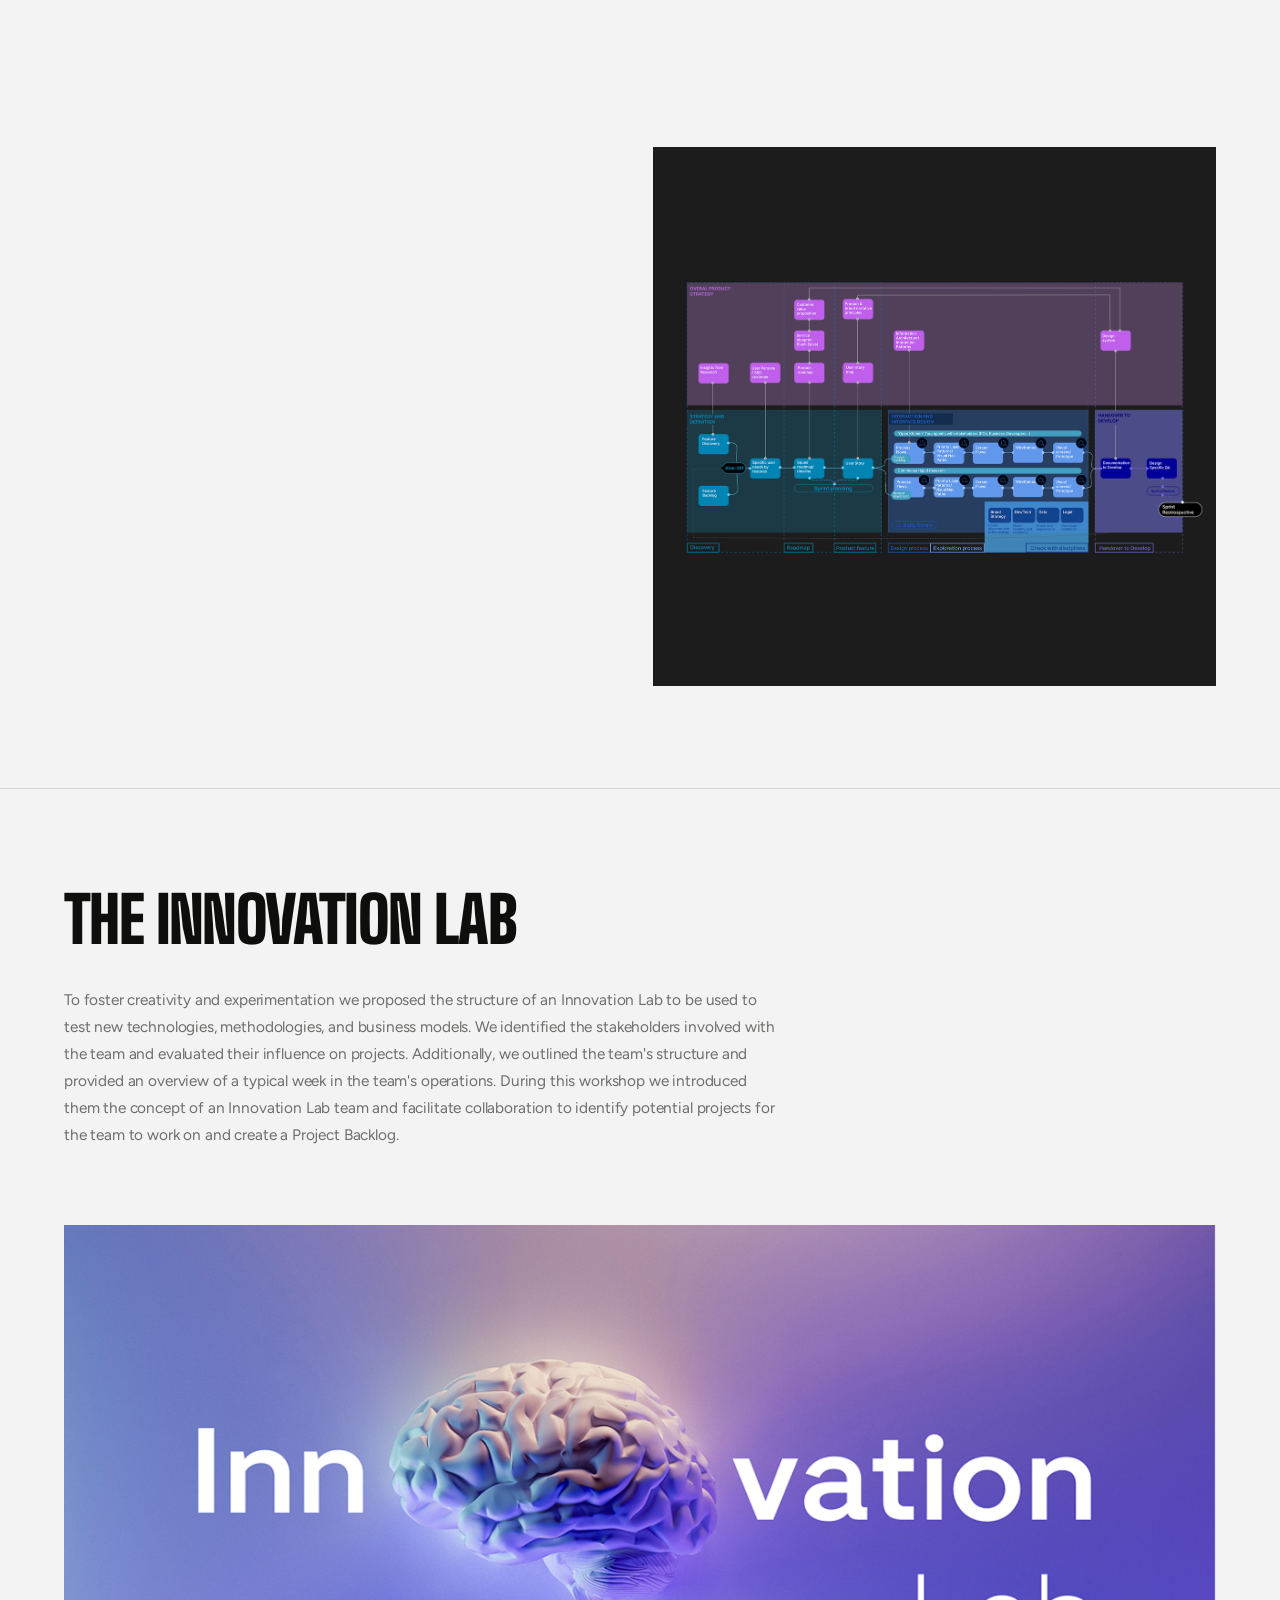
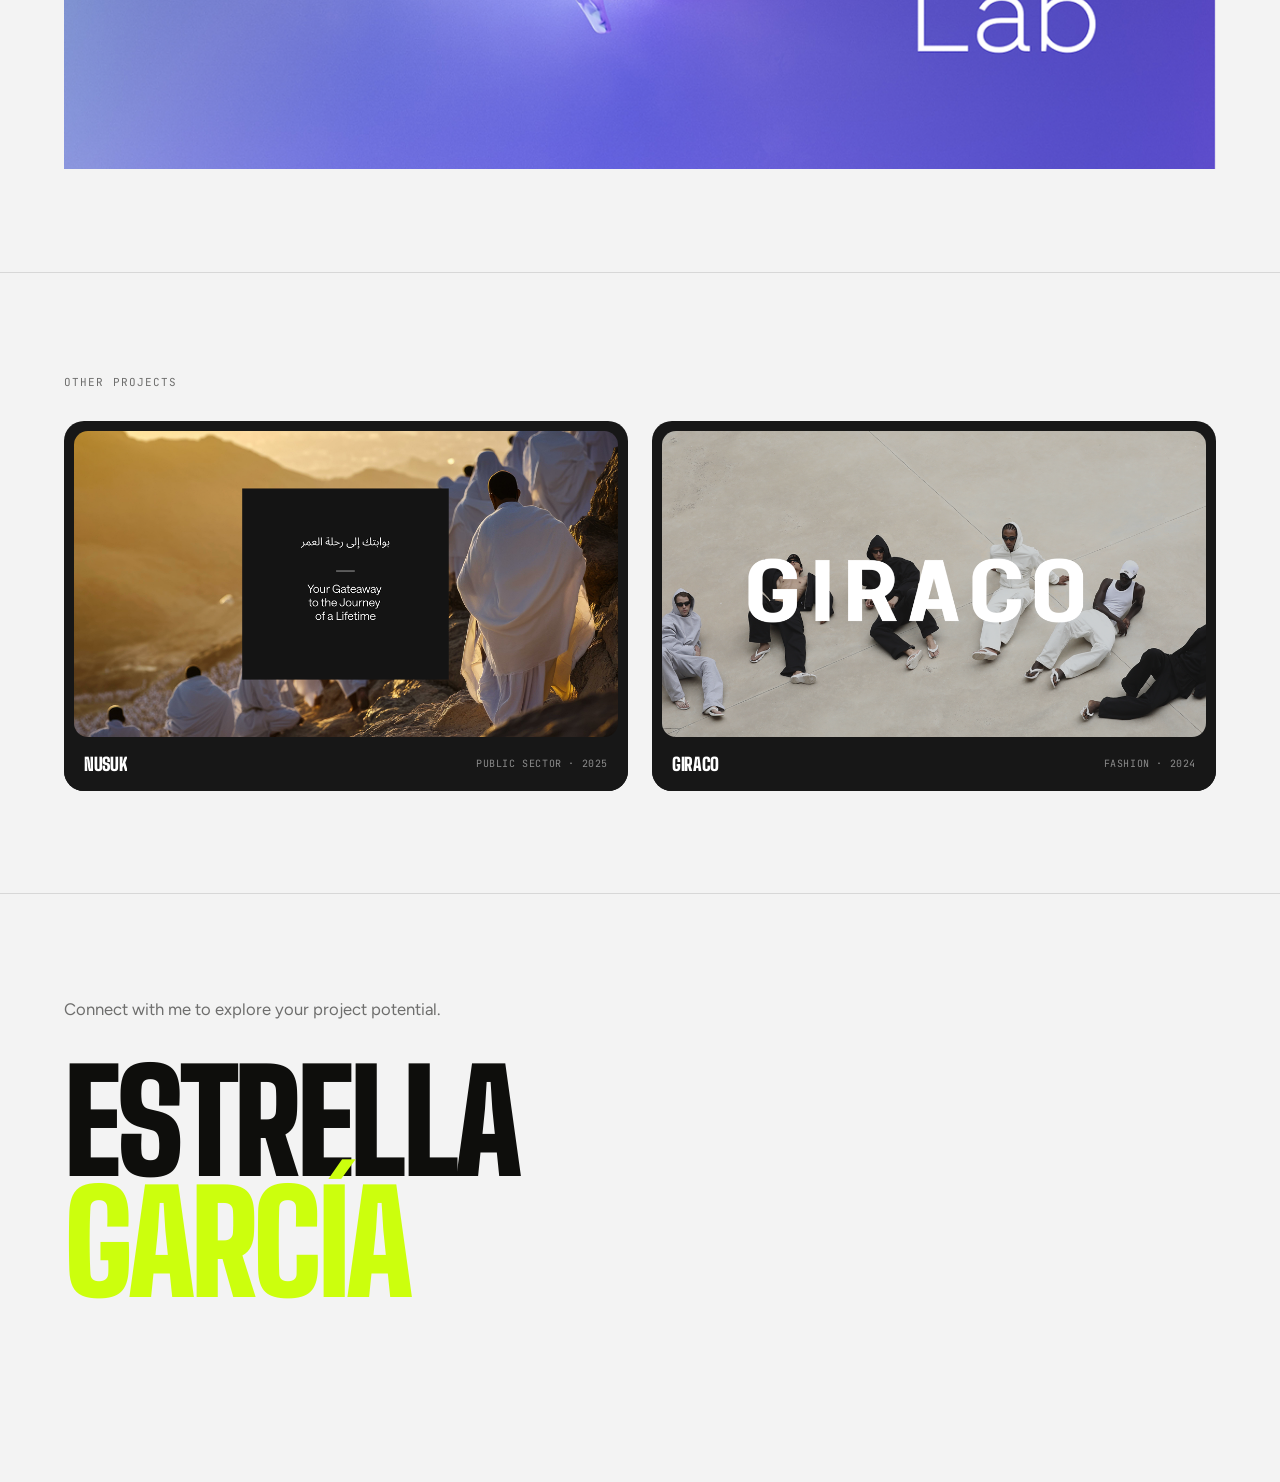
==== commit 1bad6b38: "feat: about me animation, video mp4, mobile fixes" ====
--- a/bangkokbank.html
+++ b/bangkokbank.html
@@ -287,32 +287,36 @@
     }
     @media (max-width: 640px) { .other-grid { grid-template-columns: 1fr; } }
     .other-card {
-      display: block; overflow: hidden; border-radius: clamp(12px, 1.5vw, 20px);
+      display: block; overflow: hidden; border-radius: 20px;
+      background: #171717;
       transition: transform .35s cubic-bezier(.2,.8,.2,1); cursor: pointer;
     }
     .other-card:hover { transform: scale(1.012); }
-    .other-card__thumb { aspect-ratio: 16/9; overflow: hidden; }
+    .other-card__thumb {
+      margin: 10px 10px 0 10px;
+      border-radius: 14px; overflow: hidden;
+      aspect-ratio: 16/9;
+    }
     .other-card__thumb img {
       width: 100%; height: 100%; object-fit: cover; display: block;
-      transition: transform .4s ease; border-radius: 0;
-    }
-    .other-card:hover .other-card__thumb img { transform: scale(1.06); }
-    .other-card__meta {
-      background: #fff; padding: 18px 20px;
-      display: flex; justify-content: space-between; align-items: center; gap: 12px;
+      transition: transform 0.4s ease; border-radius: 0;
+    }
+    .other-card:hover .other-card__thumb img { transform: scale(1.05); }
+    .other-card__bar {
+      background: #171717;
+      padding: 16px 20px;
+      display: flex; justify-content: space-between; align-items: center; gap: 16px;
     }
     .other-card__name {
-      font-family: var(--title); font-weight: 700;
-      font-size: clamp(14px, 1.2vw, 17px); letter-spacing: -0.02em;
-    }
-    .other-card__sub {
-      font-family: var(--mono); font-size: 10px; letter-spacing: .07em;
-      text-transform: uppercase; color: var(--ink-60); margin-top: 4px;
-    }
-    .other-card__tag {
+      font-family: var(--display); font-weight: 900;
+      font-size: clamp(15px, 1.4vw, 20px);
+      letter-spacing: -0.02em; text-transform: uppercase; color: #fff;
+      white-space: nowrap; overflow: hidden; text-overflow: ellipsis;
+    }
+    .other-card__right {
       font-family: var(--mono); font-size: 10px; letter-spacing: .06em;
-      text-transform: uppercase; color: var(--ink-60);
-      border: 1px solid var(--ink-20); padding: 5px 12px; border-radius: 999px; flex-shrink: 0;
+      text-transform: uppercase; color: rgba(255,255,255,.5);
+      white-space: nowrap; flex-shrink: 0;
     }
 
     /* ─── FOOTER ──────────────────────────────────────────────── */
@@ -460,24 +464,18 @@
       <div class="other-card__thumb">
         <img src="NUSUK_Image 1.png" alt="Nusuk">
       </div>
-      <div class="other-card__meta">
-        <div>
-          <div class="other-card__name">Nusuk</div>
-          <div class="other-card__sub">Public Sector · 2025</div>
-        </div>
-        <span class="other-card__tag">Research &amp; UX</span>
+      <div class="other-card__bar">
+        <span class="other-card__name">Nusuk</span>
+        <span class="other-card__right">Public Sector · 2025</span>
       </div>
     </a>
     <a class="other-card reveal reveal-d1" href="giraco.html" tabindex="0">
       <div class="other-card__thumb">
         <img src="Giraco_Image 1.png" alt="Giraco">
       </div>
-      <div class="other-card__meta">
-        <div>
-          <div class="other-card__name">Giraco</div>
-          <div class="other-card__sub">Fashion · 2024</div>
-        </div>
-        <span class="other-card__tag">E-Commerce &amp; UI Design</span>
+      <div class="other-card__bar">
+        <span class="other-card__name">Giraco</span>
+        <span class="other-card__right">Fashion · 2024</span>
       </div>
     </a>
   </div>
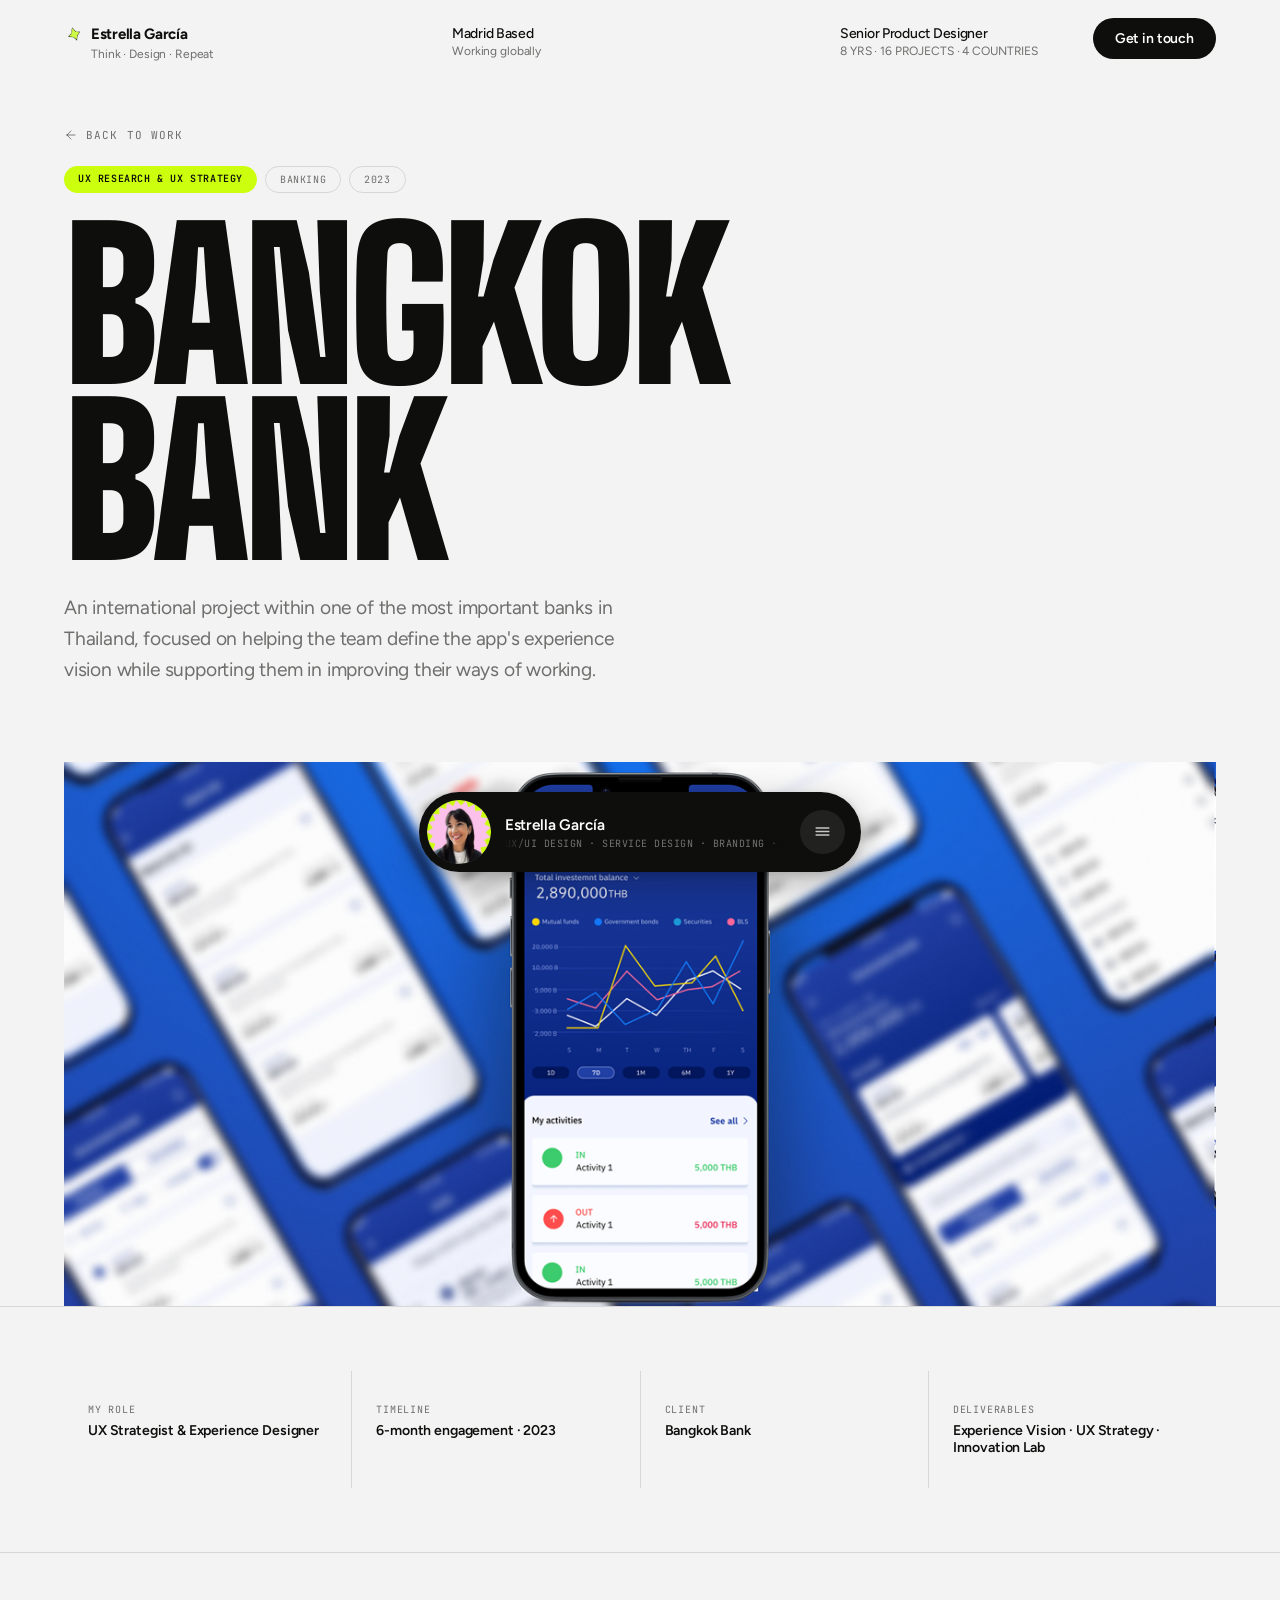
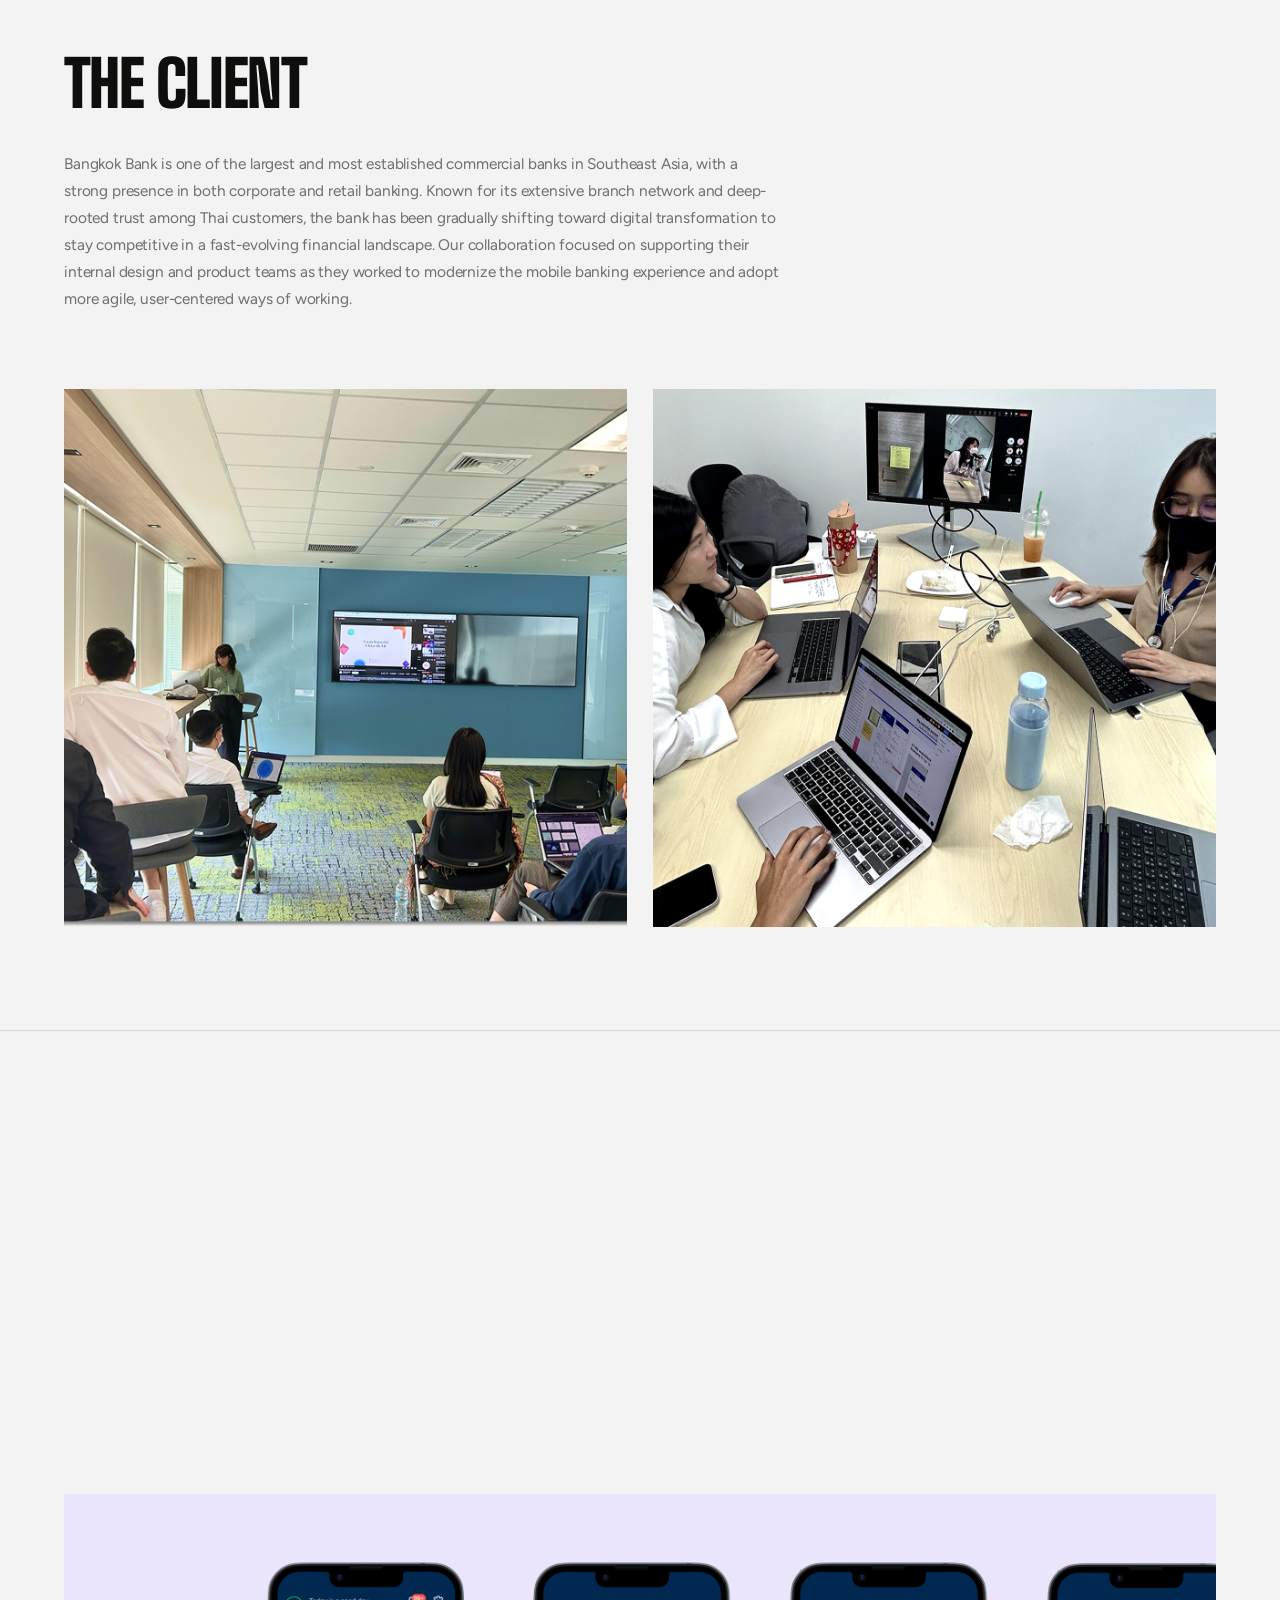
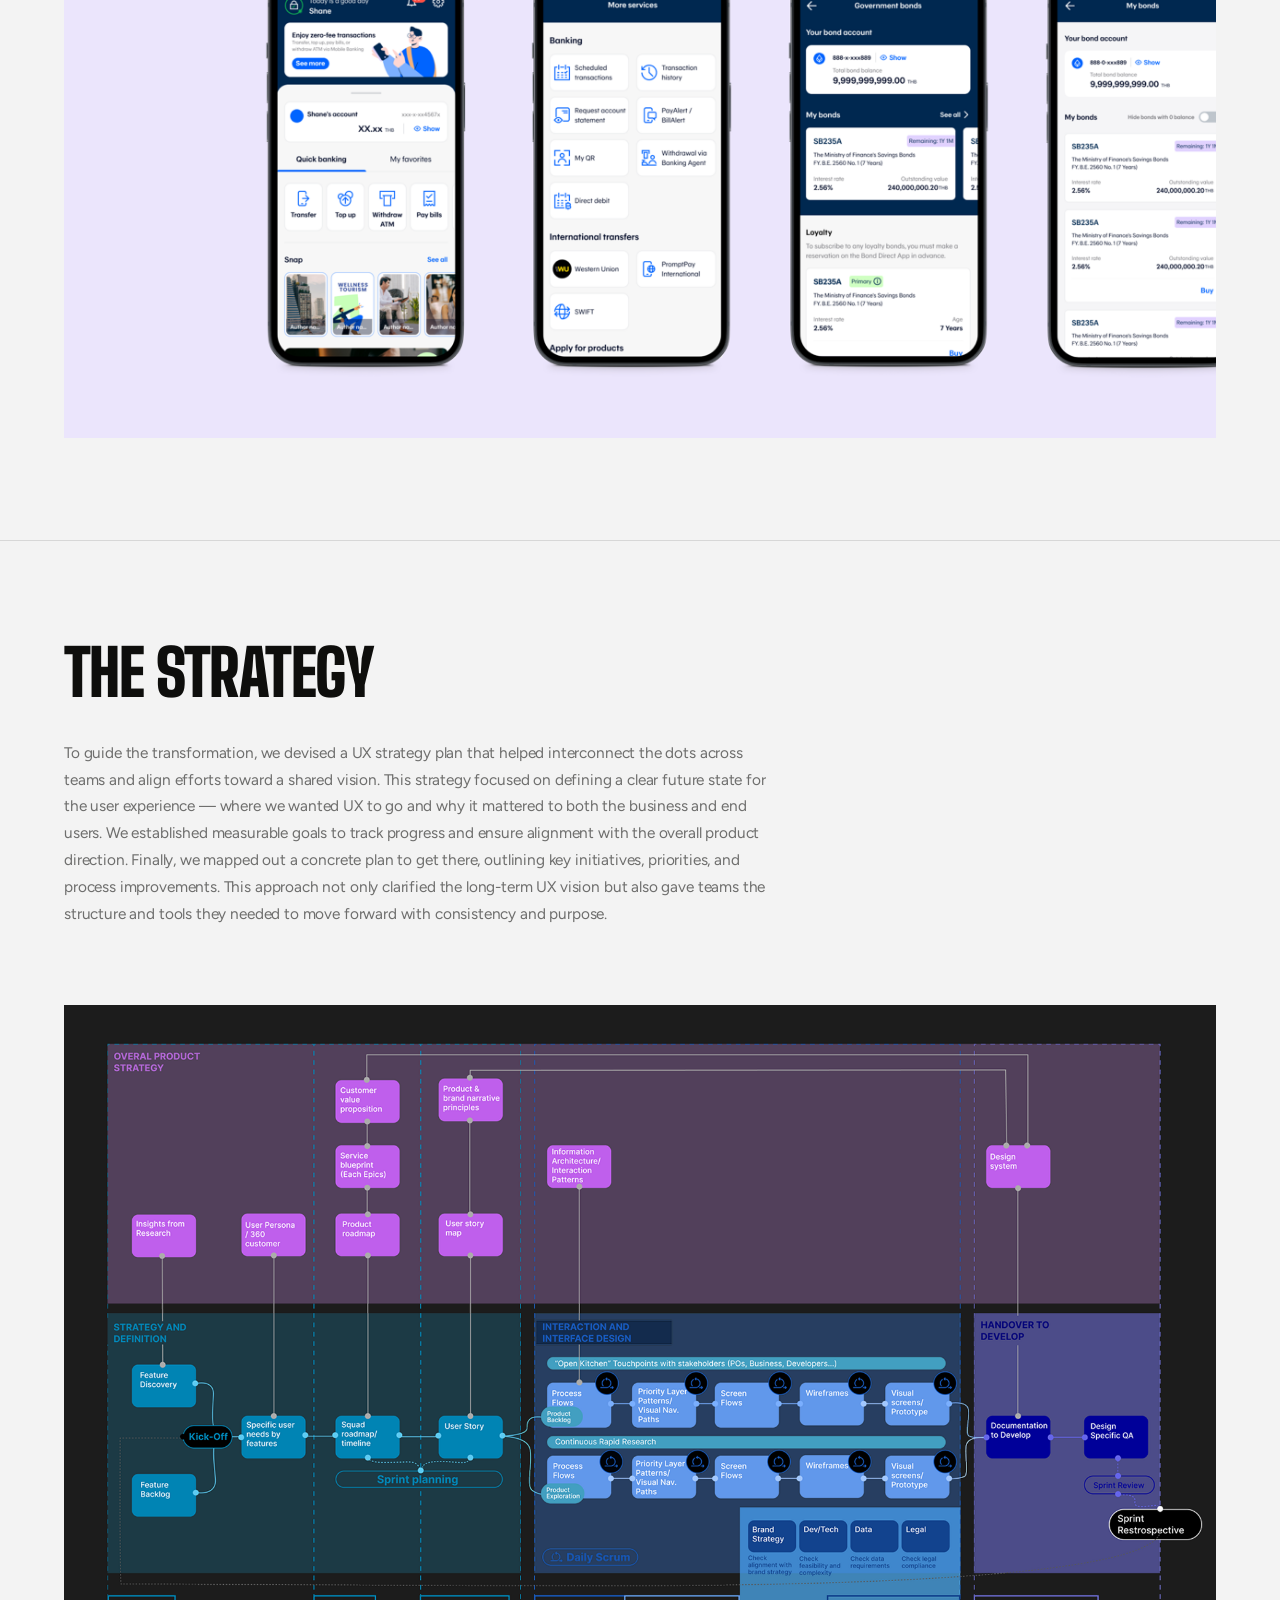
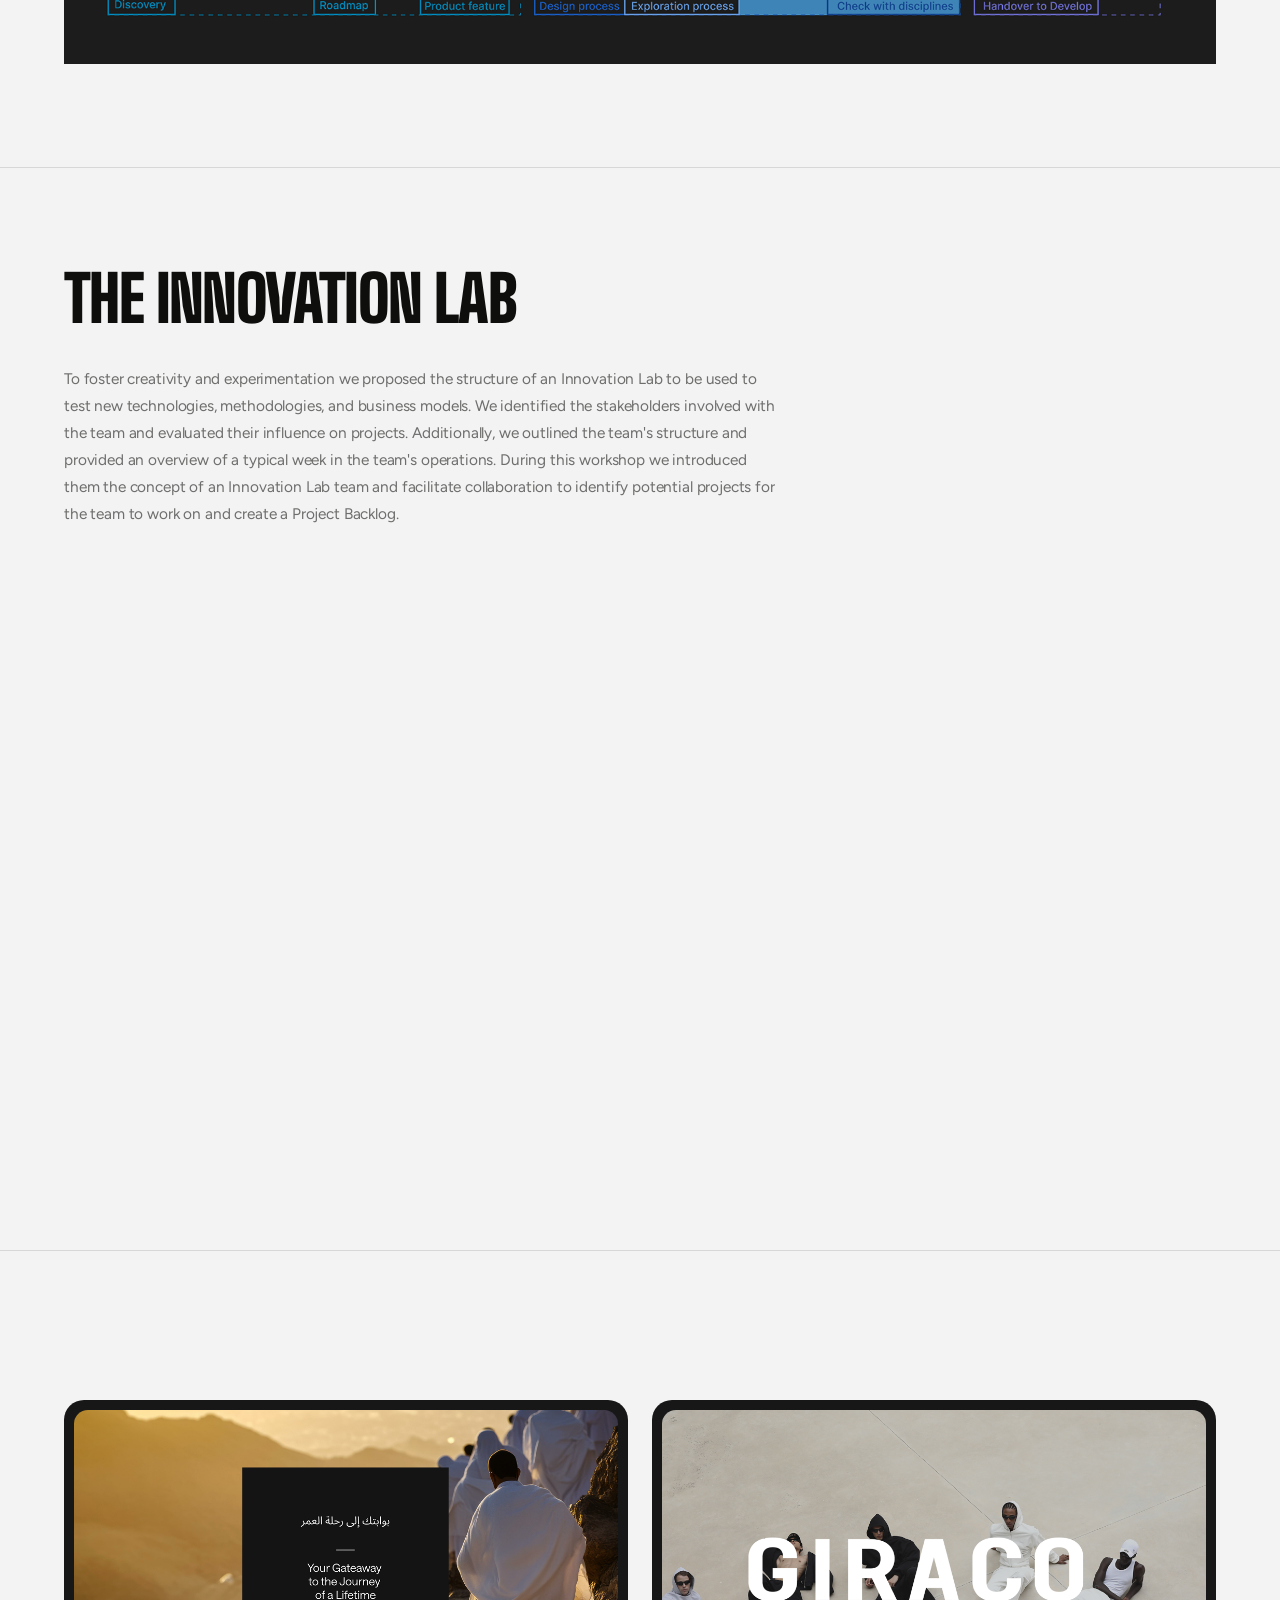
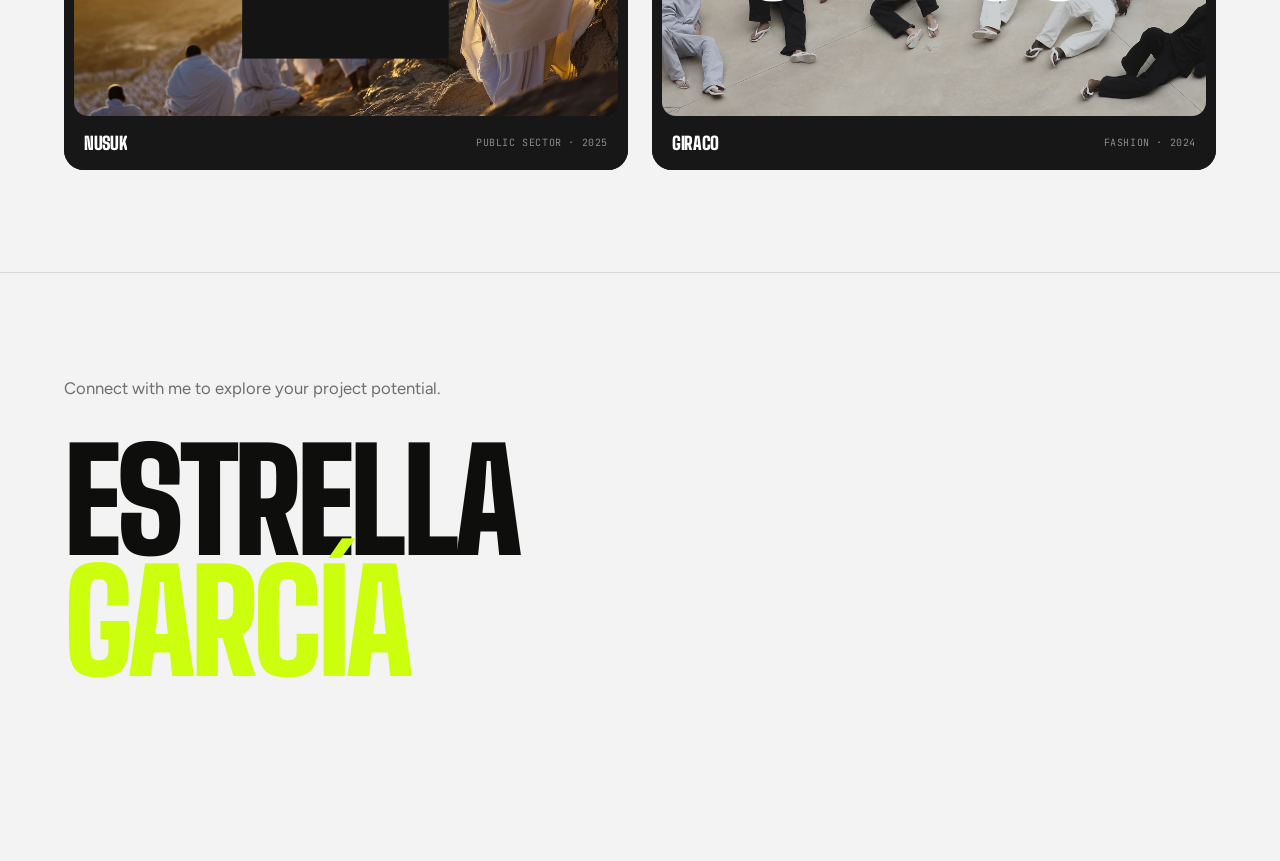
==== commit c1d857ef: "Fix Bangkok Bank layout and navbar profile link" ====
--- a/bangkokbank.html
+++ b/bangkokbank.html
@@ -82,6 +82,10 @@
     .bottom-nav__avatar {
       width: clamp(48px, 5vw, 64px); height: clamp(48px, 5vw, 64px);
       border-radius: 50%; overflow: hidden; background: #333; flex-shrink: 0;
+      cursor: pointer; transition: transform .2s ease, filter .2s ease;
+    }
+    .bottom-nav__avatar:hover {
+      transform: scale(1.06); filter: brightness(1.1);
     }
     .bottom-nav__avatar img {
       width: 100%; height: 100%; object-fit: cover;
@@ -431,19 +435,8 @@
 <section class="cs">
   <h2 class="cs__heading reveal">THE STRATEGY</h2>
   <p class="cs__body reveal reveal-d1">To guide the transformation, we devised a UX strategy plan that helped interconnect the dots across teams and align efforts toward a shared vision. This strategy focused on defining a clear future state for the user experience — where we wanted UX to go and why it mattered to both the business and end users. We established measurable goals to track progress and ensure alignment with the overall product direction. Finally, we mapped out a concrete plan to get there, outlining key initiatives, priorities, and process improvements. This approach not only clarified the long-term UX vision but also gave teams the structure and tools they needed to move forward with consistency and purpose.</p>
-  <div class="cs__images">
-    <div class="img-pair reveal">
-      <img src="bangkok_Image 5.png" alt="Bangkok Bank — UX strategy overview">
-      <div class="img-empty"></div>
-    </div>
-  </div>
-</section>
-
-<!-- ── STRATEGY IMAGE 6 (no divider, empty column left) ───────── -->
-<section class="cs cs--no-border">
-  <div class="img-pair reveal">
-    <div class="img-empty"></div>
-    <img src="bangkok_Image 6.png" alt="Bangkok Bank — strategy details">
+  <div class="cs__images reveal">
+    <img class="img-full" src="bangkok_Image 6.png" alt="Bangkok Bank — strategy details">
   </div>
 </section>
 
@@ -490,9 +483,9 @@
 <!-- ── STICKY BOTTOM NAV ───────────────────────────────────────── -->
 <div class="bottom-nav-wrap">
   <div class="bottom-nav">
-    <div class="bottom-nav__avatar">
+    <a class="bottom-nav__avatar" href="index.html#top" aria-label="Back to home">
       <img src="profile_pic.png" alt="Estrella García">
-    </div>
+    </a>
     <div class="bottom-nav__info">
       <span class="bottom-nav__name">Estrella García</span>
       <div class="bottom-nav__marquee-wrap">
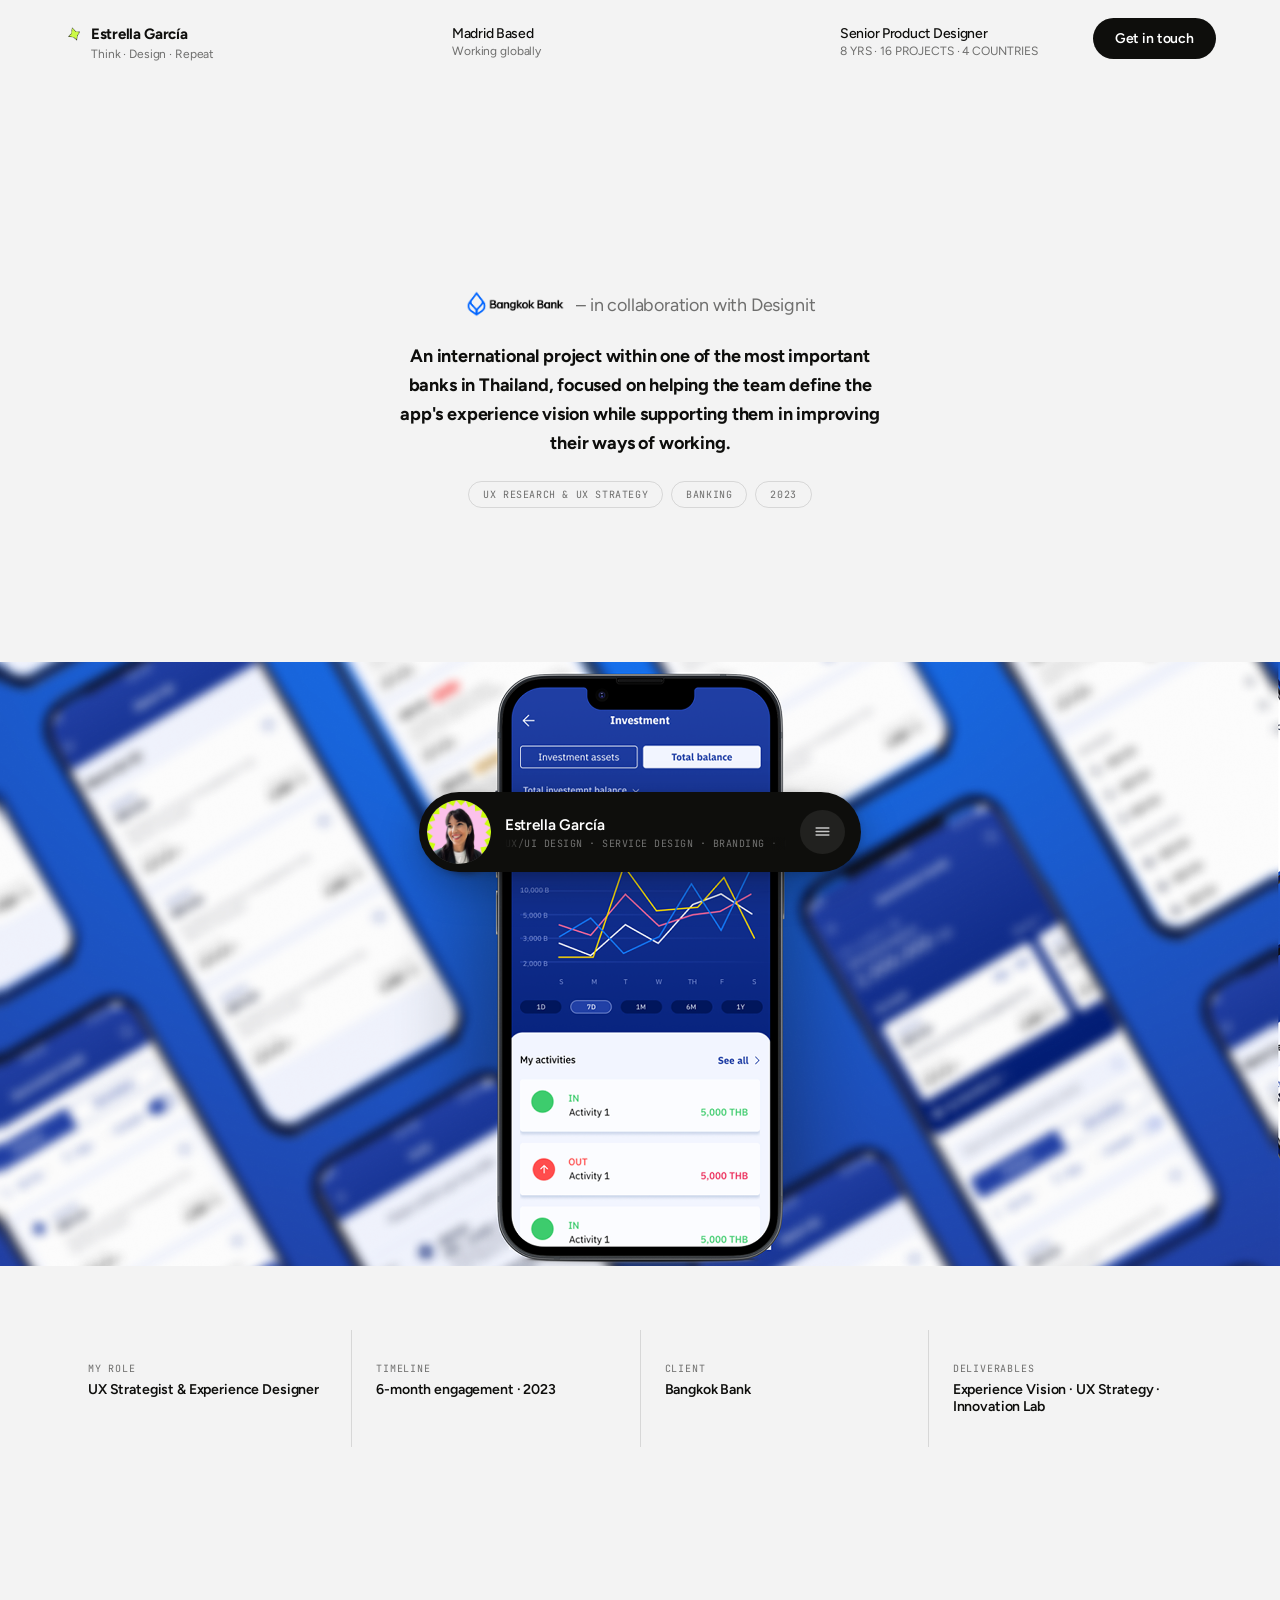
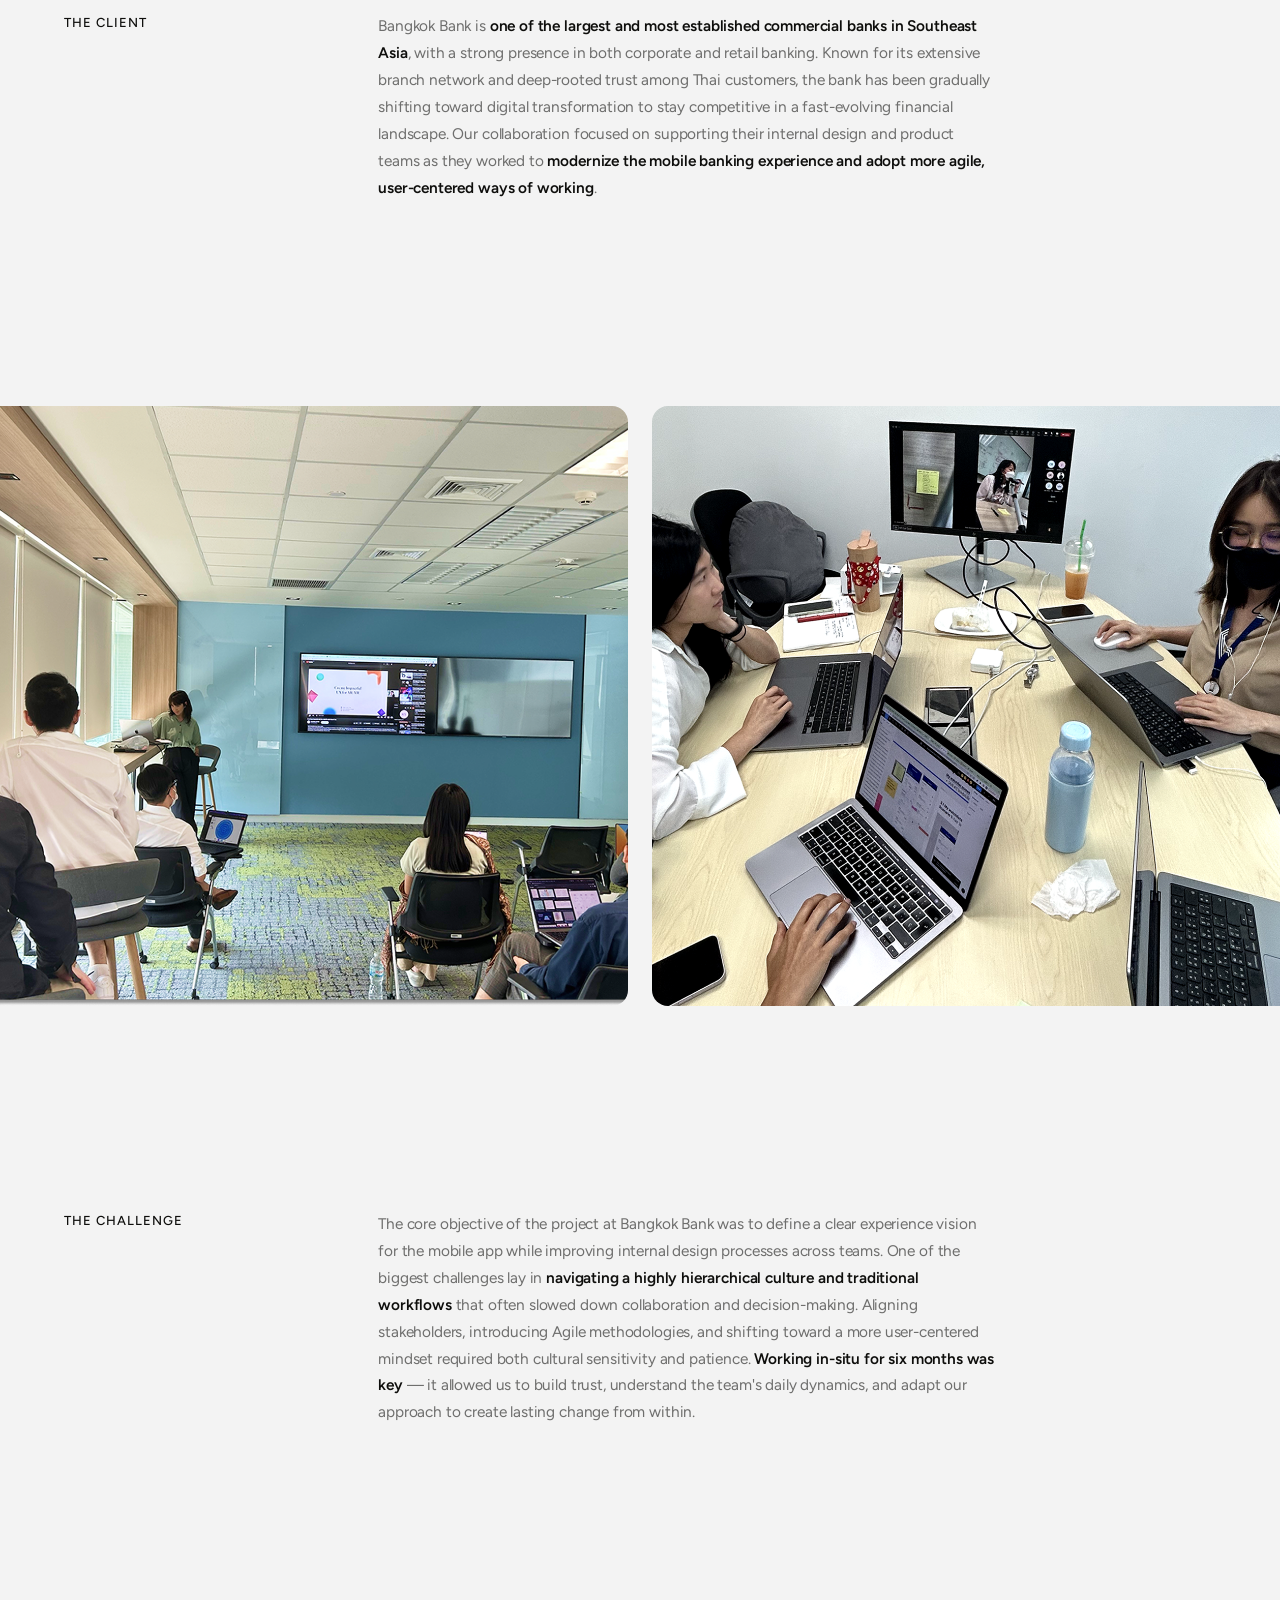
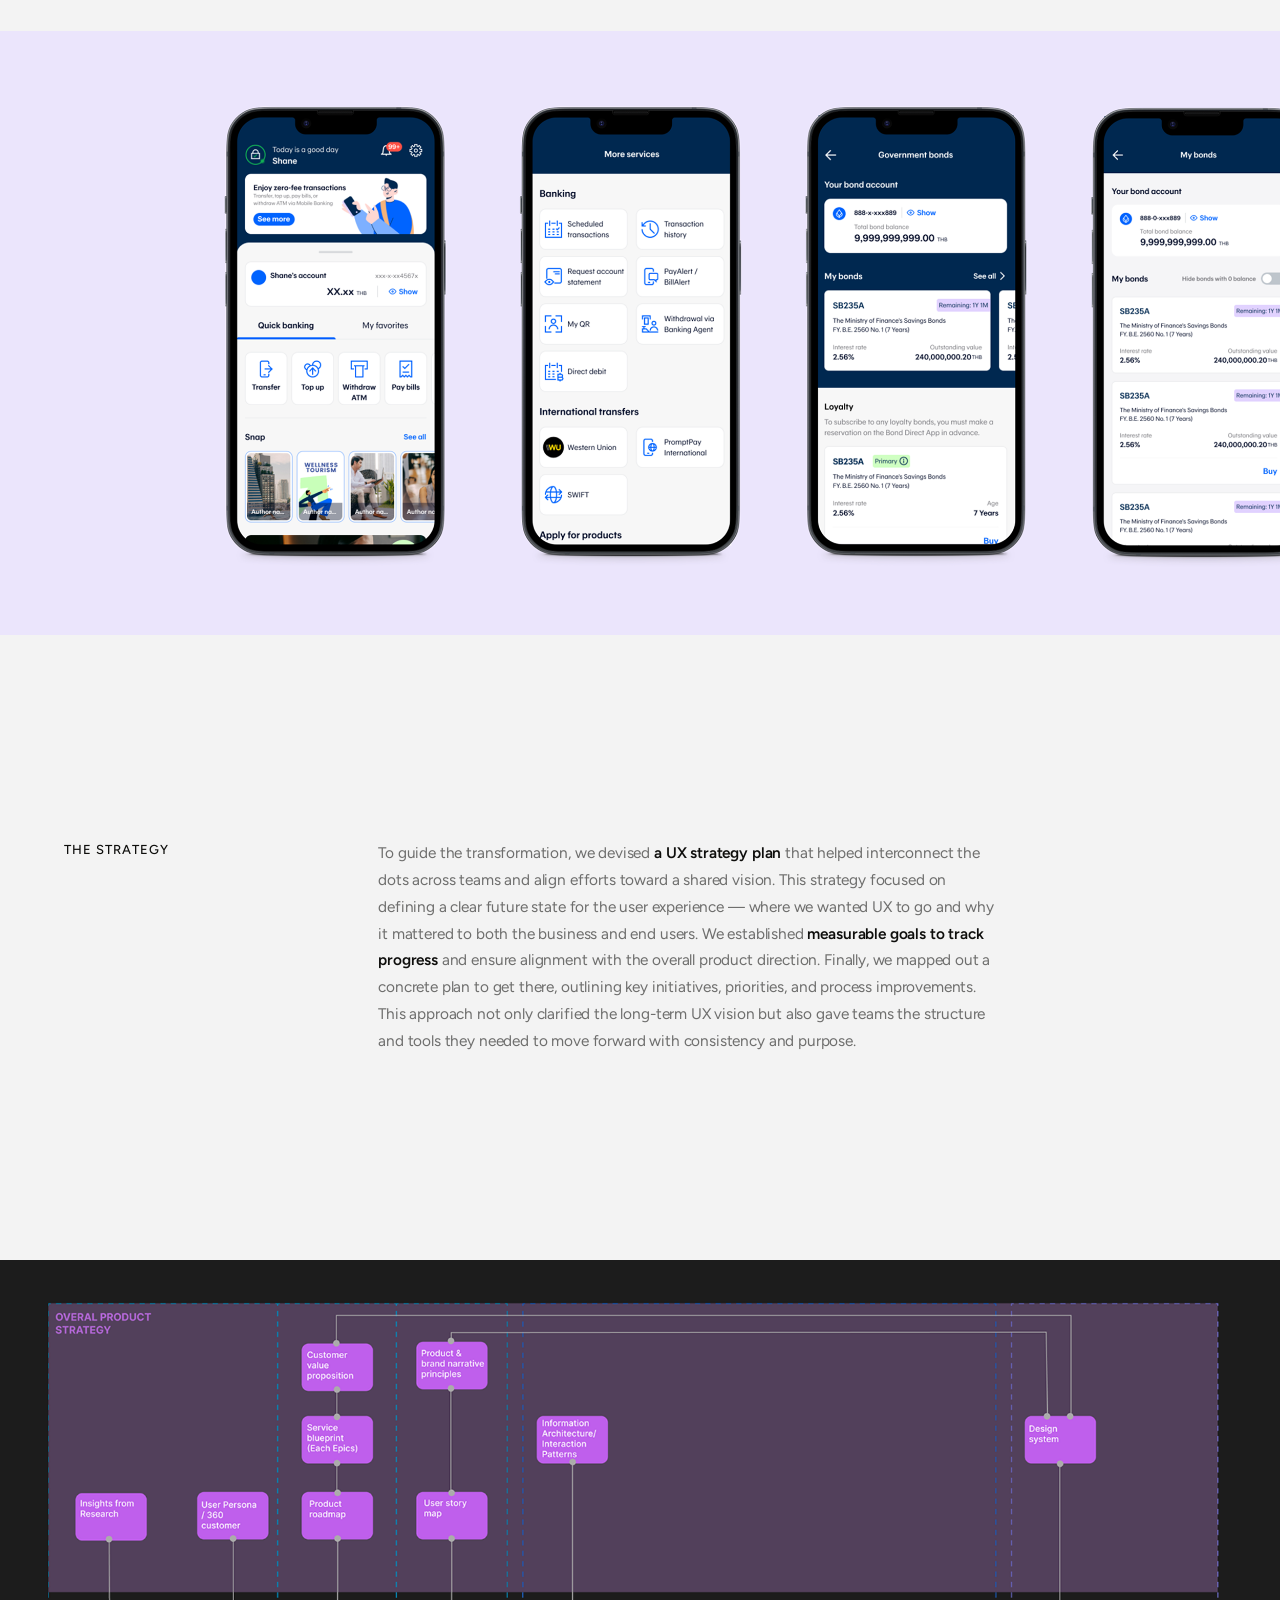
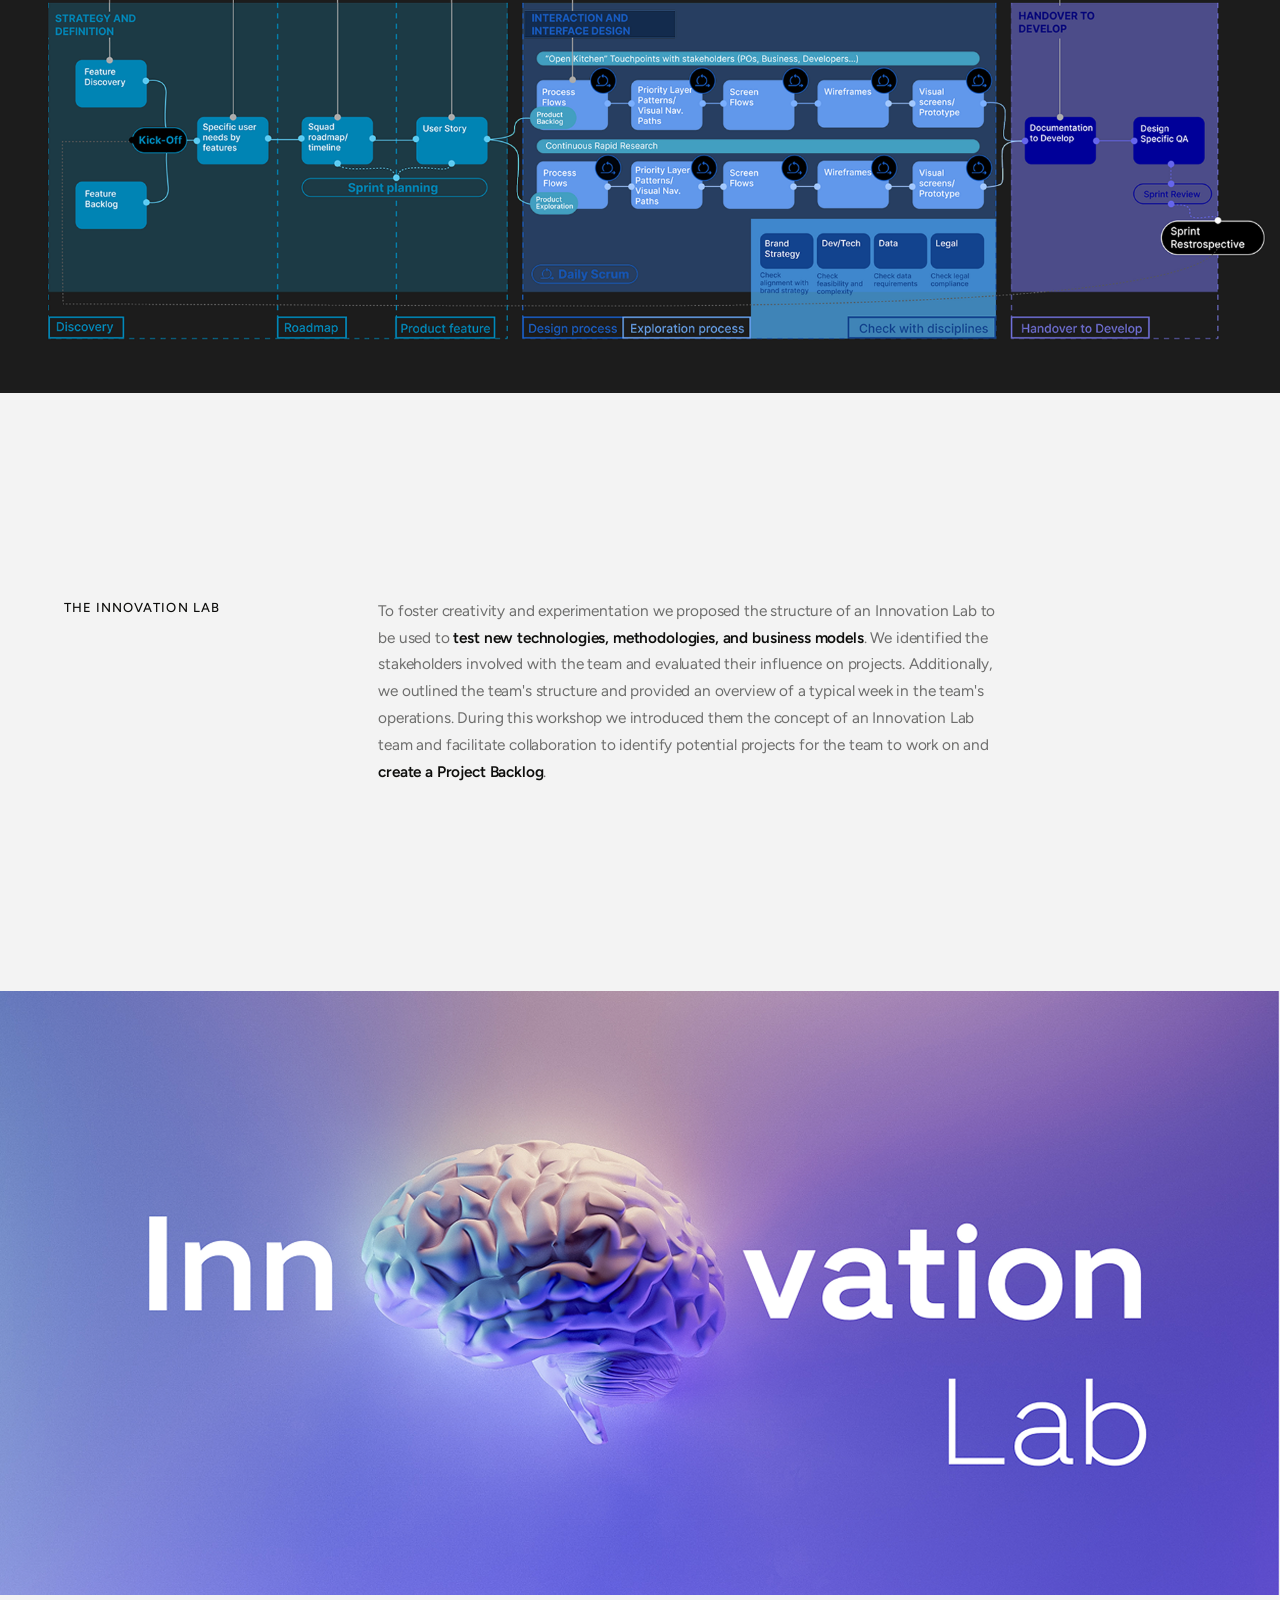
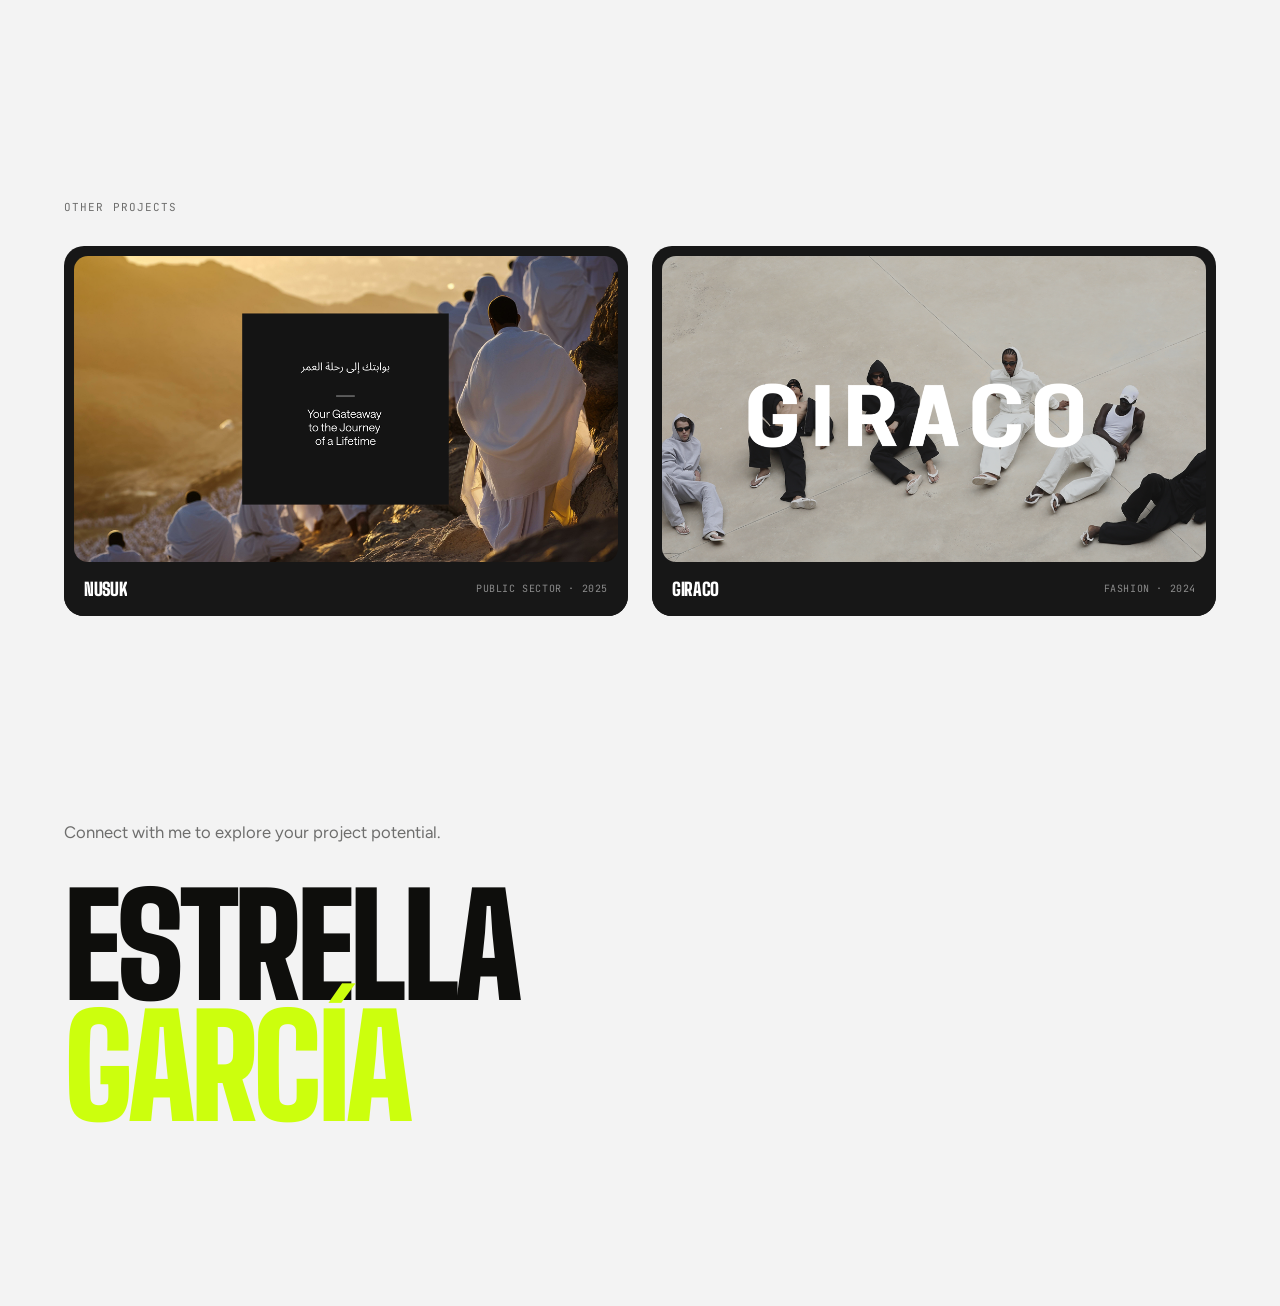
==== commit d8d45fef: "Redesign project case studies: hero layout, two-column content sections, full-bleed images, image pa" ====
--- a/bangkokbank.html
+++ b/bangkokbank.html
@@ -156,44 +156,42 @@
       padding-bottom: 0;
     }
     .hero__inner {
-      padding: 0 var(--pad-x) clamp(48px, 6vw, 80px);
-      display: flex; flex-direction: column; gap: 24px;
-    }
-    .hero__back {
-      display: inline-flex; align-items: center; gap: 8px;
-      font-family: var(--mono); font-size: 11px; letter-spacing: .1em;
-      text-transform: uppercase; color: var(--ink-60);
-      transition: color .2s; width: fit-content;
-    }
-    .hero__back:hover { color: var(--ink); }
-    .hero__back svg { width: 14px; height: 14px; flex-shrink: 0; }
-    .hero__pills { display: flex; flex-wrap: wrap; gap: 8px; }
+      padding: 0 var(--pad-x);
+      display: flex; flex-direction: column; align-items: center;
+    }
+    .hero__sponsor {
+      display: flex; align-items: center; justify-content: center;
+      flex-wrap: wrap; gap: 10px;
+      margin-top: clamp(120px, 18vh, 240px);
+    }
+    .hero__sponsor-logo { height: clamp(28px, 2.2vw, 32px); width: auto; display: block; }
+    .hero__sponsor-text {
+      font-family: var(--title); font-size: clamp(16px, 1.4vw, 21px);
+      color: var(--ink-60); letter-spacing: -0.01em;
+    }
+    .hero__subtitle {
+      font-family: var(--title); font-size: 18px; font-weight: 700;
+      color: var(--ink); line-height: 1.6; letter-spacing: -0.01em;
+      text-align: center; max-width: 480px;
+      margin: clamp(16px, 2vw, 24px) auto 0;
+    }
+    .hero__pills {
+      display: flex; flex-wrap: wrap; justify-content: center; gap: 8px;
+      margin-top: clamp(16px, 2vw, 24px);
+      margin-bottom: clamp(100px, 12vw, 160px);
+    }
     .hero__pill {
       font-family: var(--mono); font-size: 10px; letter-spacing: .06em;
       text-transform: uppercase; padding: 6px 14px; border-radius: 999px;
     }
-    .hero__pill--accent { background: var(--accent); color: var(--ink); font-weight: 600; }
+    .hero__pill--accent { border: 1px solid var(--ink-20); color: var(--ink-60); }
     .hero__pill--outline { border: 1px solid var(--ink-20); color: var(--ink-60); }
-    .hero__title {
-      font-family: var(--display); font-weight: 900;
-      font-size: clamp(88px, 16vw, 220px);
-      line-height: .86; letter-spacing: -0.03em;
-      text-transform: uppercase; color: var(--ink);
-    }
-    .hero__subtitle {
-      font-family: var(--title); font-size: clamp(16px, 1.5vw, 22px);
-      color: var(--ink-60); line-height: 1.6;
-      max-width: 560px; letter-spacing: -0.01em;
-    }
-    .hero__image {
-      padding: 0 var(--pad-x);
-    }
+    .hero__image { padding: 0; }
     .hero__image img { width: 100%; height: auto; display: block; }
 
     /* ─── INFO STRIP ──────────────────────────────────────────── */
     .info-strip {
       padding: clamp(48px, 5vw, 72px) var(--pad-x);
-      border-top: 1px solid var(--ink-20);
     }
     .info-grid {
       display: grid; grid-template-columns: repeat(4, 1fr);
@@ -216,39 +214,59 @@
     /* ─── CONTENT SECTIONS ────────────────────────────────────── */
     .cs {
       padding: clamp(80px, 8vw, 120px) var(--pad-x);
-      border-top: 1px solid var(--ink-20);
-    }
-    .cs--no-border { border-top: none; }
+    }
+    .cs__layout {
+      display: grid;
+      grid-template-columns: minmax(120px, 18%) minmax(0, 780px);
+      gap: clamp(16px, 2vw, 32px);
+      align-items: start;
+    }
     .cs__eyebrow {
       font-family: var(--mono); font-size: 11px; letter-spacing: .1em;
       text-transform: uppercase; color: var(--ink-60); margin-bottom: 16px;
     }
     .cs__heading {
-      font-family: var(--display); font-weight: 900;
-      font-size: clamp(36px, 5vw, 72px);
-      line-height: .9; letter-spacing: -0.025em; text-transform: uppercase;
-      color: var(--ink); margin-bottom: clamp(24px, 3vw, 40px);
-    }
+      font-family: var(--title); font-weight: 500;
+      font-size: clamp(13px, 1vw, 14px);
+      line-height: 1.5; letter-spacing: .08em; text-transform: uppercase;
+      color: var(--ink);
+    }
+    .cs__content { display: flex; flex-direction: column; align-items: center; }
+    .cs__text { padding: 0 clamp(16px, 4vw, 56px); max-width: 720px; }
     .cs__body {
       font-family: var(--title); font-size: clamp(15px, 1.2vw, 18px);
       line-height: 1.75; color: var(--ink-60);
-      max-width: 720px; letter-spacing: -0.01em;
+      letter-spacing: -0.01em;
     }
     .cs__body strong { font-weight: 600; color: var(--ink); }
-    .cs__images { margin-top: clamp(48px, 6vw, 80px); }
+    .cs__images {
+      width: 100vw; position: relative; left: 50%; margin-left: -50vw;
+      margin-top: clamp(160px, 16vw, 240px);
+    }
+    @media (max-width: 800px) {
+      .cs__layout { grid-template-columns: 1fr; gap: 0; }
+      .cs__heading { margin-bottom: clamp(16px, 4vw, 24px); }
+      .cs__text { padding: 0; max-width: none; }
+    }
 
     /* full-width image */
     .img-full { width: 100%; height: auto; display: block; }
 
-    /* image pair (2 cols) */
+    /* image pair (2 cols, edge-to-edge with inner-corner rounding) */
     .img-pair {
       display: grid; grid-template-columns: 1fr 1fr;
-      gap: clamp(16px, 2vw, 32px);
-    }
-    @media (max-width: 640px) { .img-pair { grid-template-columns: 1fr; } }
-    .img-pair img { width: 100%; height: auto; display: block; }
-    .img-pair .img-empty { display: block; }
-    @media (max-width: 640px) { .img-pair .img-empty { display: none; } }
+      gap: clamp(16px, 2vw, 24px);
+      aspect-ratio: 21 / 9;
+    }
+    .img-pair img { width: 100%; height: 100%; object-fit: cover; display: block; }
+    .img-pair > *:first-child { border-radius: 0 16px 16px 0; }
+    .img-pair > *:last-child { border-radius: 16px 0 0 16px; }
+    @media (max-width: 640px) {
+      .img-pair { grid-template-columns: 1fr; aspect-ratio: auto; }
+      .img-pair img { height: auto; }
+      .img-pair > *:first-child { border-radius: 0 0 16px 16px; }
+      .img-pair > *:last-child { border-radius: 16px 16px 0 0; }
+    }
 
     /* image caption */
     .img-cap {
@@ -280,7 +298,7 @@
     }
 
     /* ─── OTHER PROJECTS ──────────────────────────────────────── */
-    .other { padding: clamp(80px, 8vw, 120px) var(--pad-x); border-top: 1px solid var(--ink-20); }
+    .other { padding: clamp(80px, 8vw, 120px) var(--pad-x); }
     .other__label {
       font-family: var(--mono); font-size: 11px; letter-spacing: .1em;
       text-transform: uppercase; color: var(--ink-60); margin-bottom: 32px;
@@ -326,7 +344,6 @@
     /* ─── FOOTER ──────────────────────────────────────────────── */
     .footer {
       padding: clamp(80px, 8vw, 120px) var(--pad-x) clamp(120px, 14vw, 200px);
-      border-top: 1px solid var(--ink-20);
       display: flex; flex-direction: column; gap: clamp(24px, 3vw, 40px);
     }
     .footer__connect {
@@ -368,19 +385,16 @@
   </div>
 
   <div class="hero__inner">
-    <a class="hero__back" href="index.html#projects">
-      <svg viewBox="0 0 24 24" fill="none" stroke="currentColor" stroke-width="1.5" stroke-linecap="round">
-        <path d="M19 12H5M5 12l7 7M5 12l7-7"/>
-      </svg>
-      Back to work
-    </a>
+    <div class="hero__sponsor reveal">
+      <img class="hero__sponsor-logo" src="bangkokbank_logo.png" alt="Bangkok Bank">
+      <span class="hero__sponsor-text">– in collaboration with Designit</span>
+    </div>
+    <p class="hero__subtitle">An international project within one of the most important banks in Thailand, focused on helping the team define the app's experience vision while supporting them in improving their ways of working.</p>
     <div class="hero__pills">
       <span class="hero__pill hero__pill--accent">UX Research &amp; UX Strategy</span>
       <span class="hero__pill hero__pill--outline">Banking</span>
       <span class="hero__pill hero__pill--outline">2023</span>
     </div>
-    <h1 class="hero__title">BANGKOK<br>BANK</h1>
-    <p class="hero__subtitle">An international project within one of the most important banks in Thailand, focused on helping the team define the app's experience vision while supporting them in improving their ways of working.</p>
   </div>
 
   <div class="hero__image reveal">
@@ -412,8 +426,14 @@
 
 <!-- ── THE CLIENT ──────────────────────────────────────────────── -->
 <section class="cs">
-  <h2 class="cs__heading reveal">THE CLIENT</h2>
-  <p class="cs__body reveal reveal-d1">Bangkok Bank is one of the largest and most established commercial banks in Southeast Asia, with a strong presence in both corporate and retail banking. Known for its extensive branch network and deep-rooted trust among Thai customers, the bank has been gradually shifting toward digital transformation to stay competitive in a fast-evolving financial landscape. Our collaboration focused on supporting their internal design and product teams as they worked to modernize the mobile banking experience and adopt more agile, user-centered ways of working.</p>
+  <div class="cs__layout">
+    <h2 class="cs__heading reveal">THE CLIENT</h2>
+    <div class="cs__content">
+      <div class="cs__text">
+        <p class="cs__body reveal reveal-d1">Bangkok Bank is <strong>one of the largest and most established commercial banks in Southeast Asia</strong>, with a strong presence in both corporate and retail banking. Known for its extensive branch network and deep-rooted trust among Thai customers, the bank has been gradually shifting toward digital transformation to stay competitive in a fast-evolving financial landscape. Our collaboration focused on supporting their internal design and product teams as they worked to <strong>modernize the mobile banking experience and adopt more agile, user-centered ways of working</strong>.</p>
+      </div>
+    </div>
+  </div>
   <div class="cs__images">
     <div class="img-pair reveal">
       <img src="bangkok_Image 2.png" alt="Bangkok Bank — client context">
@@ -424,8 +444,14 @@
 
 <!-- ── THE CHALLENGE ───────────────────────────────────────────── -->
 <section class="cs">
-  <h2 class="cs__heading reveal">THE CHALLENGE</h2>
-  <p class="cs__body reveal reveal-d1">The core objective of the project at Bangkok Bank was to define a clear experience vision for the mobile app while improving internal design processes across teams. One of the biggest challenges lay in navigating a highly hierarchical culture and traditional workflows that often slowed down collaboration and decision-making. Aligning stakeholders, introducing Agile methodologies, and shifting toward a more user-centered mindset required both cultural sensitivity and patience. Working in-situ for six months was key — it allowed us to build trust, understand the team's daily dynamics, and adapt our approach to create lasting change from within.</p>
+  <div class="cs__layout">
+    <h2 class="cs__heading reveal">THE CHALLENGE</h2>
+    <div class="cs__content">
+      <div class="cs__text">
+        <p class="cs__body reveal reveal-d1">The core objective of the project at Bangkok Bank was to define a clear experience vision for the mobile app while improving internal design processes across teams. One of the biggest challenges lay in <strong>navigating a highly hierarchical culture and traditional workflows</strong> that often slowed down collaboration and decision-making. Aligning stakeholders, introducing Agile methodologies, and shifting toward a more user-centered mindset required both cultural sensitivity and patience. <strong>Working in-situ for six months was key</strong> — it allowed us to build trust, understand the team's daily dynamics, and adapt our approach to create lasting change from within.</p>
+      </div>
+    </div>
+  </div>
   <div class="cs__images reveal">
     <img class="img-full" src="bagkok_Image 4.png" alt="Bangkok Bank — challenge and problem space">
   </div>
@@ -433,8 +459,14 @@
 
 <!-- ── THE STRATEGY ────────────────────────────────────────────── -->
 <section class="cs">
-  <h2 class="cs__heading reveal">THE STRATEGY</h2>
-  <p class="cs__body reveal reveal-d1">To guide the transformation, we devised a UX strategy plan that helped interconnect the dots across teams and align efforts toward a shared vision. This strategy focused on defining a clear future state for the user experience — where we wanted UX to go and why it mattered to both the business and end users. We established measurable goals to track progress and ensure alignment with the overall product direction. Finally, we mapped out a concrete plan to get there, outlining key initiatives, priorities, and process improvements. This approach not only clarified the long-term UX vision but also gave teams the structure and tools they needed to move forward with consistency and purpose.</p>
+  <div class="cs__layout">
+    <h2 class="cs__heading reveal">THE STRATEGY</h2>
+    <div class="cs__content">
+      <div class="cs__text">
+        <p class="cs__body reveal reveal-d1">To guide the transformation, we devised <strong>a UX strategy plan</strong> that helped interconnect the dots across teams and align efforts toward a shared vision. This strategy focused on defining a clear future state for the user experience — where we wanted UX to go and why it mattered to both the business and end users. We established <strong>measurable goals to track progress</strong> and ensure alignment with the overall product direction. Finally, we mapped out a concrete plan to get there, outlining key initiatives, priorities, and process improvements. This approach not only clarified the long-term UX vision but also gave teams the structure and tools they needed to move forward with consistency and purpose.</p>
+      </div>
+    </div>
+  </div>
   <div class="cs__images reveal">
     <img class="img-full" src="bangkok_Image 6.png" alt="Bangkok Bank — strategy details">
   </div>
@@ -442,8 +474,14 @@
 
 <!-- ── THE INNOVATION LAB ──────────────────────────────────────── -->
 <section class="cs">
-  <h2 class="cs__heading reveal">THE INNOVATION LAB</h2>
-  <p class="cs__body reveal reveal-d1">To foster creativity and experimentation we proposed the structure of an Innovation Lab to be used to test new technologies, methodologies, and business models. We identified the stakeholders involved with the team and evaluated their influence on projects. Additionally, we outlined the team's structure and provided an overview of a typical week in the team's operations. During this workshop we introduced them the concept of an Innovation Lab team and facilitate collaboration to identify potential projects for the team to work on and create a Project Backlog.</p>
+  <div class="cs__layout">
+    <h2 class="cs__heading reveal">THE INNOVATION LAB</h2>
+    <div class="cs__content">
+      <div class="cs__text">
+        <p class="cs__body reveal reveal-d1">To foster creativity and experimentation we proposed the structure of an Innovation Lab to be used to <strong>test new technologies, methodologies, and business models</strong>. We identified the stakeholders involved with the team and evaluated their influence on projects. Additionally, we outlined the team's structure and provided an overview of a typical week in the team's operations. During this workshop we introduced them the concept of an Innovation Lab team and facilitate collaboration to identify potential projects for the team to work on and <strong>create a Project Backlog</strong>.</p>
+      </div>
+    </div>
+  </div>
   <div class="cs__images reveal">
     <img class="img-full" src="bangkok_Image 7.png" alt="Bangkok Bank — Innovation Lab workshop">
   </div>
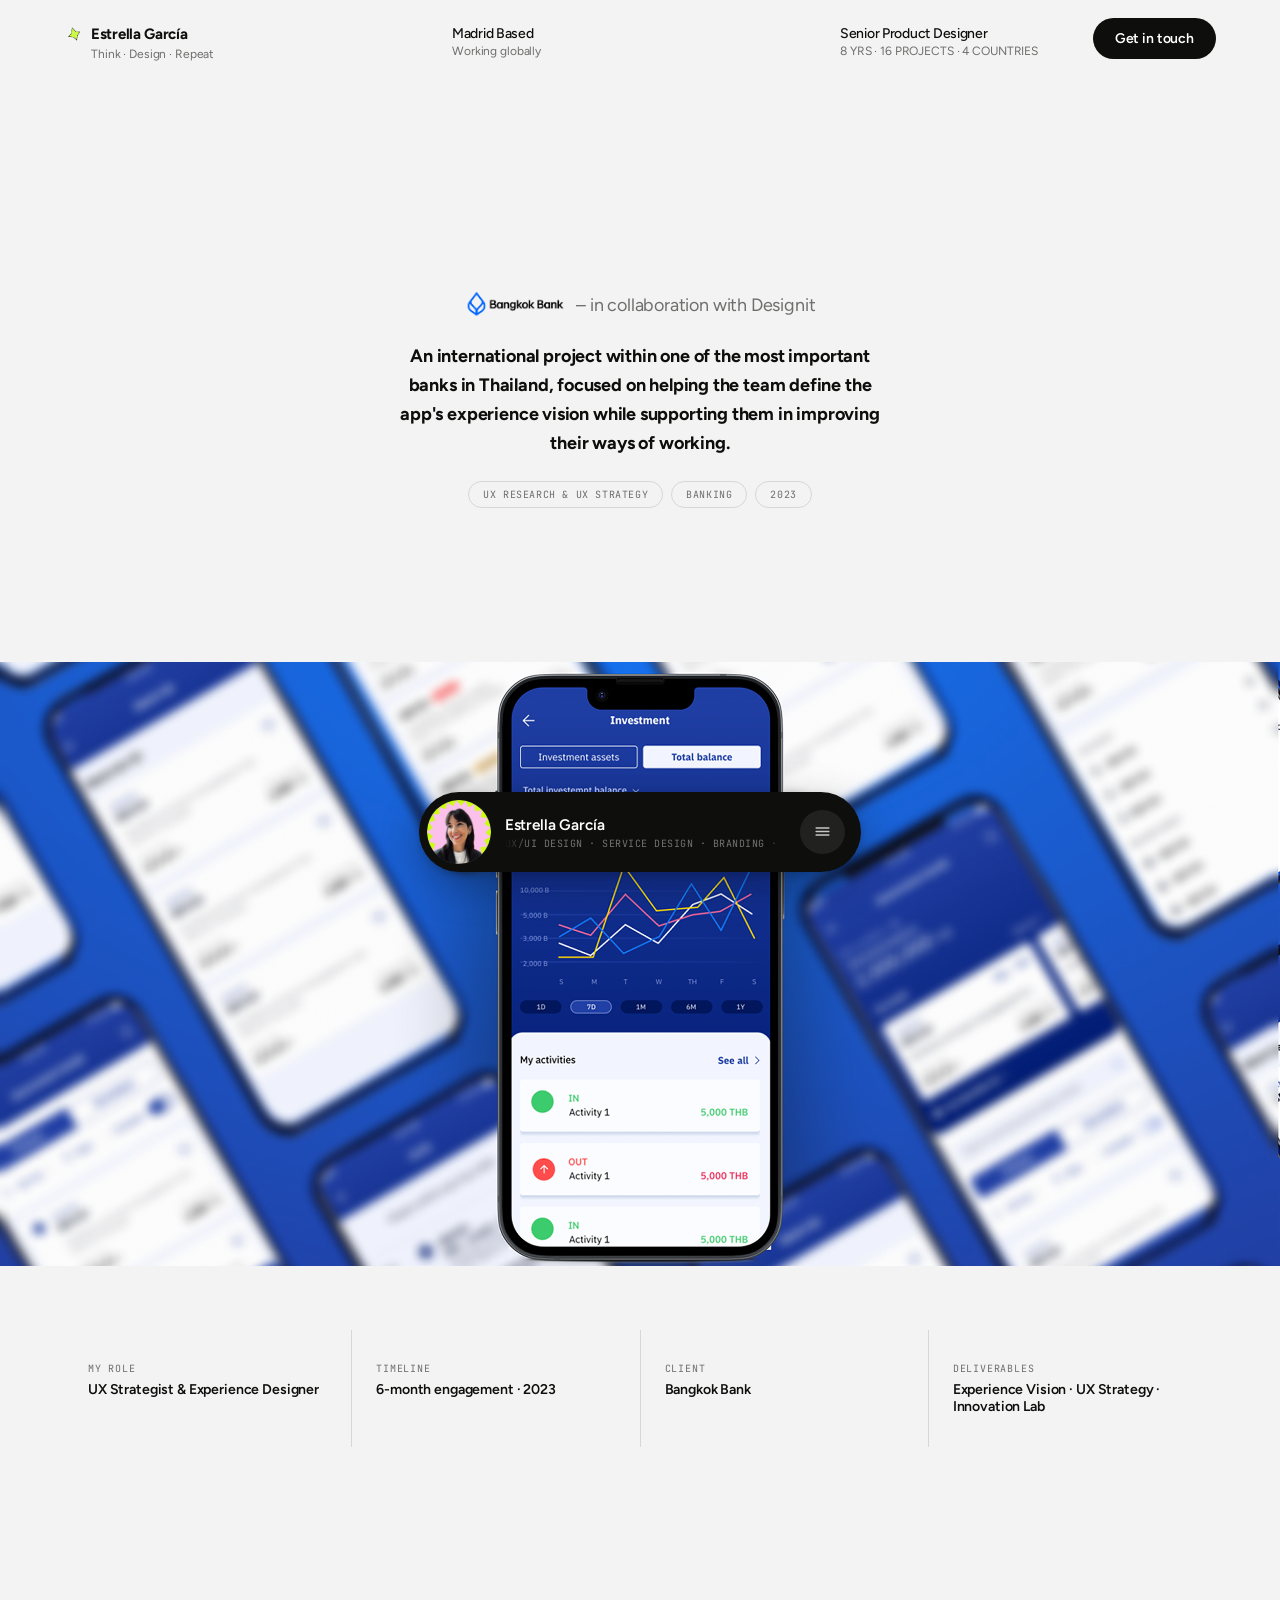
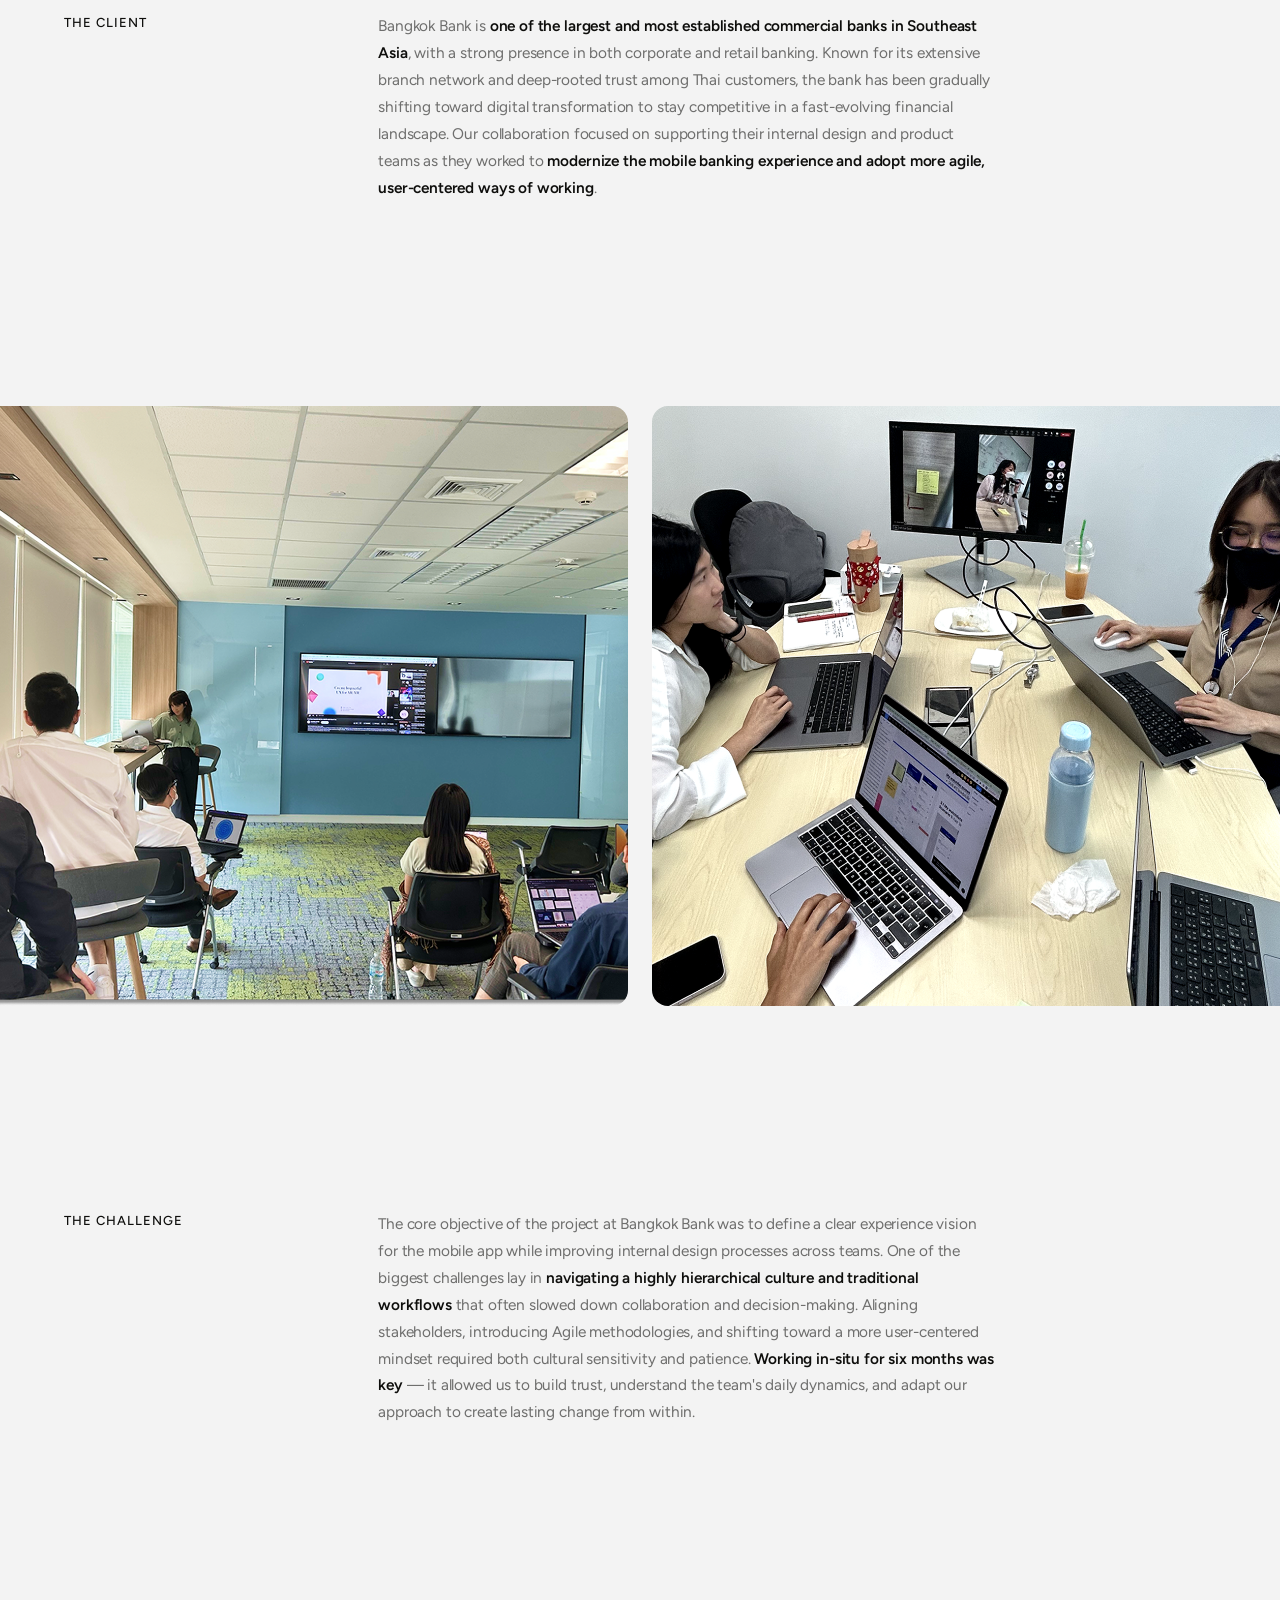
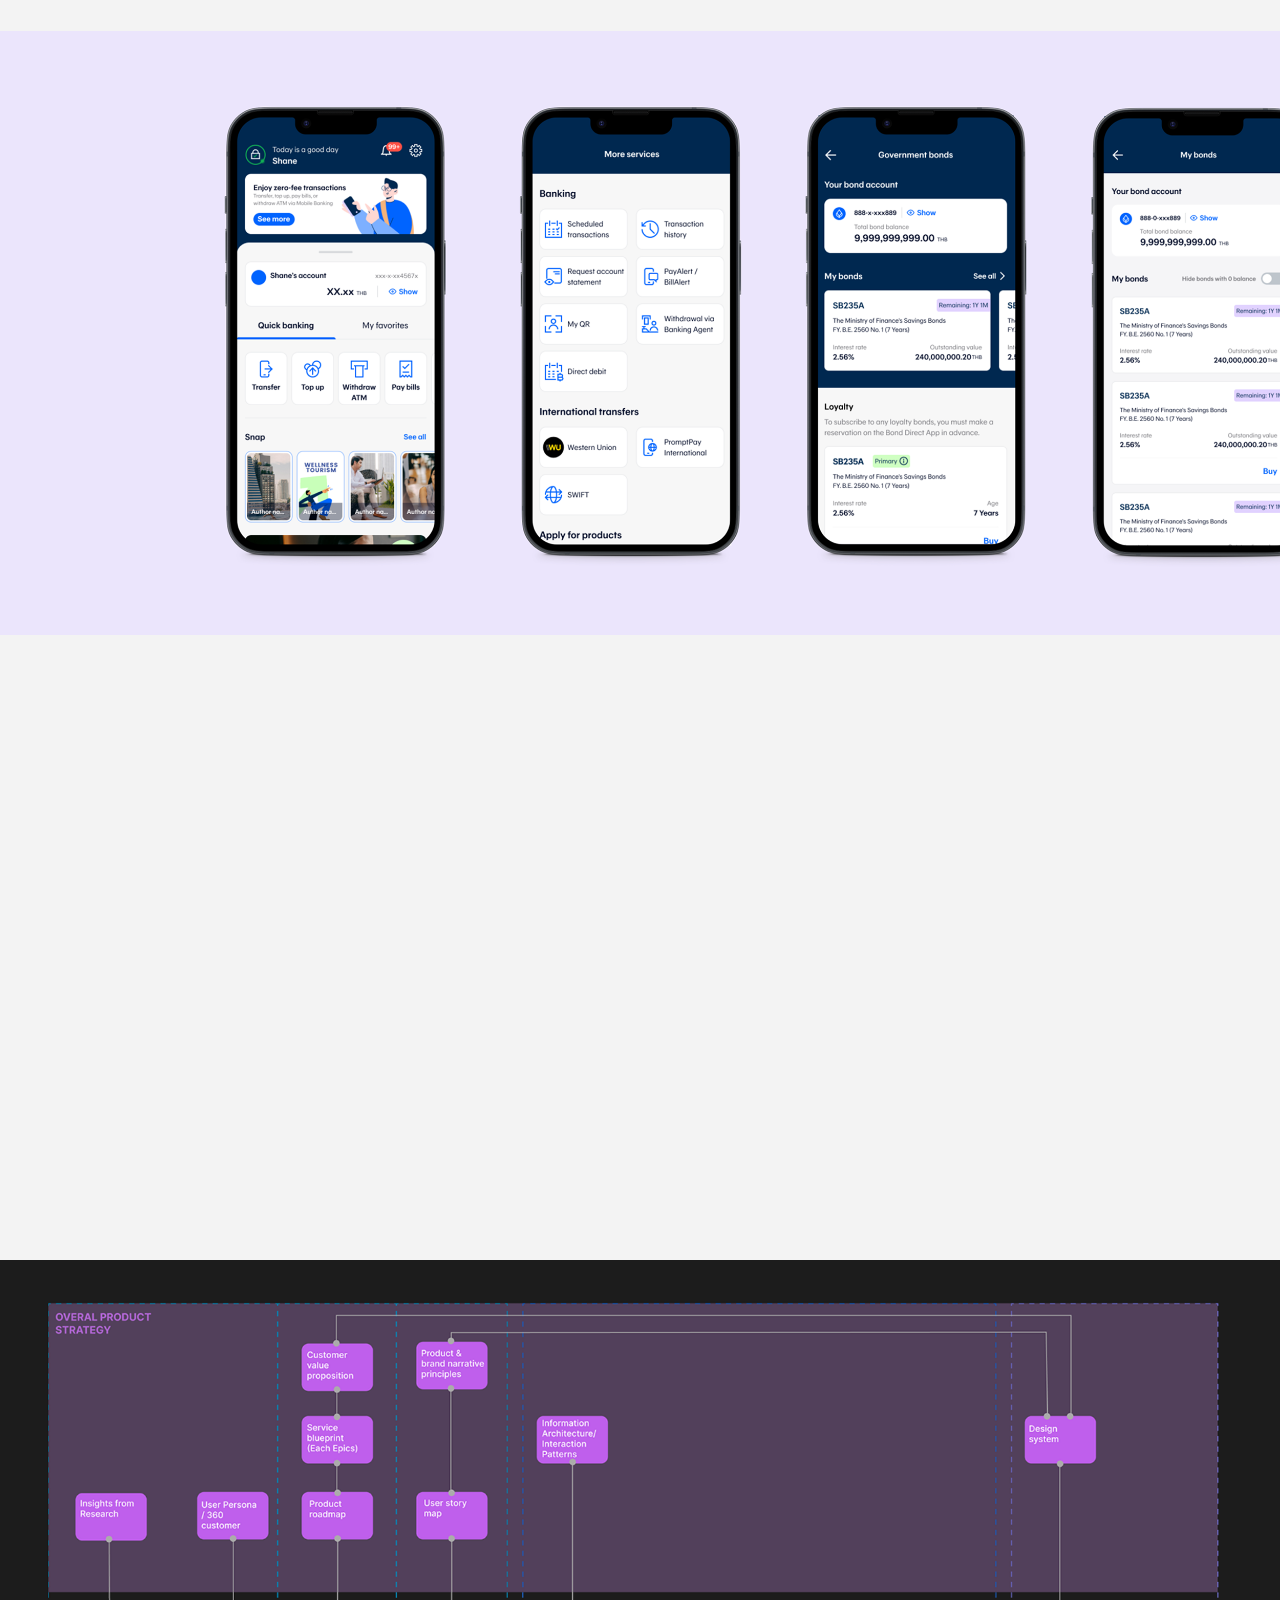
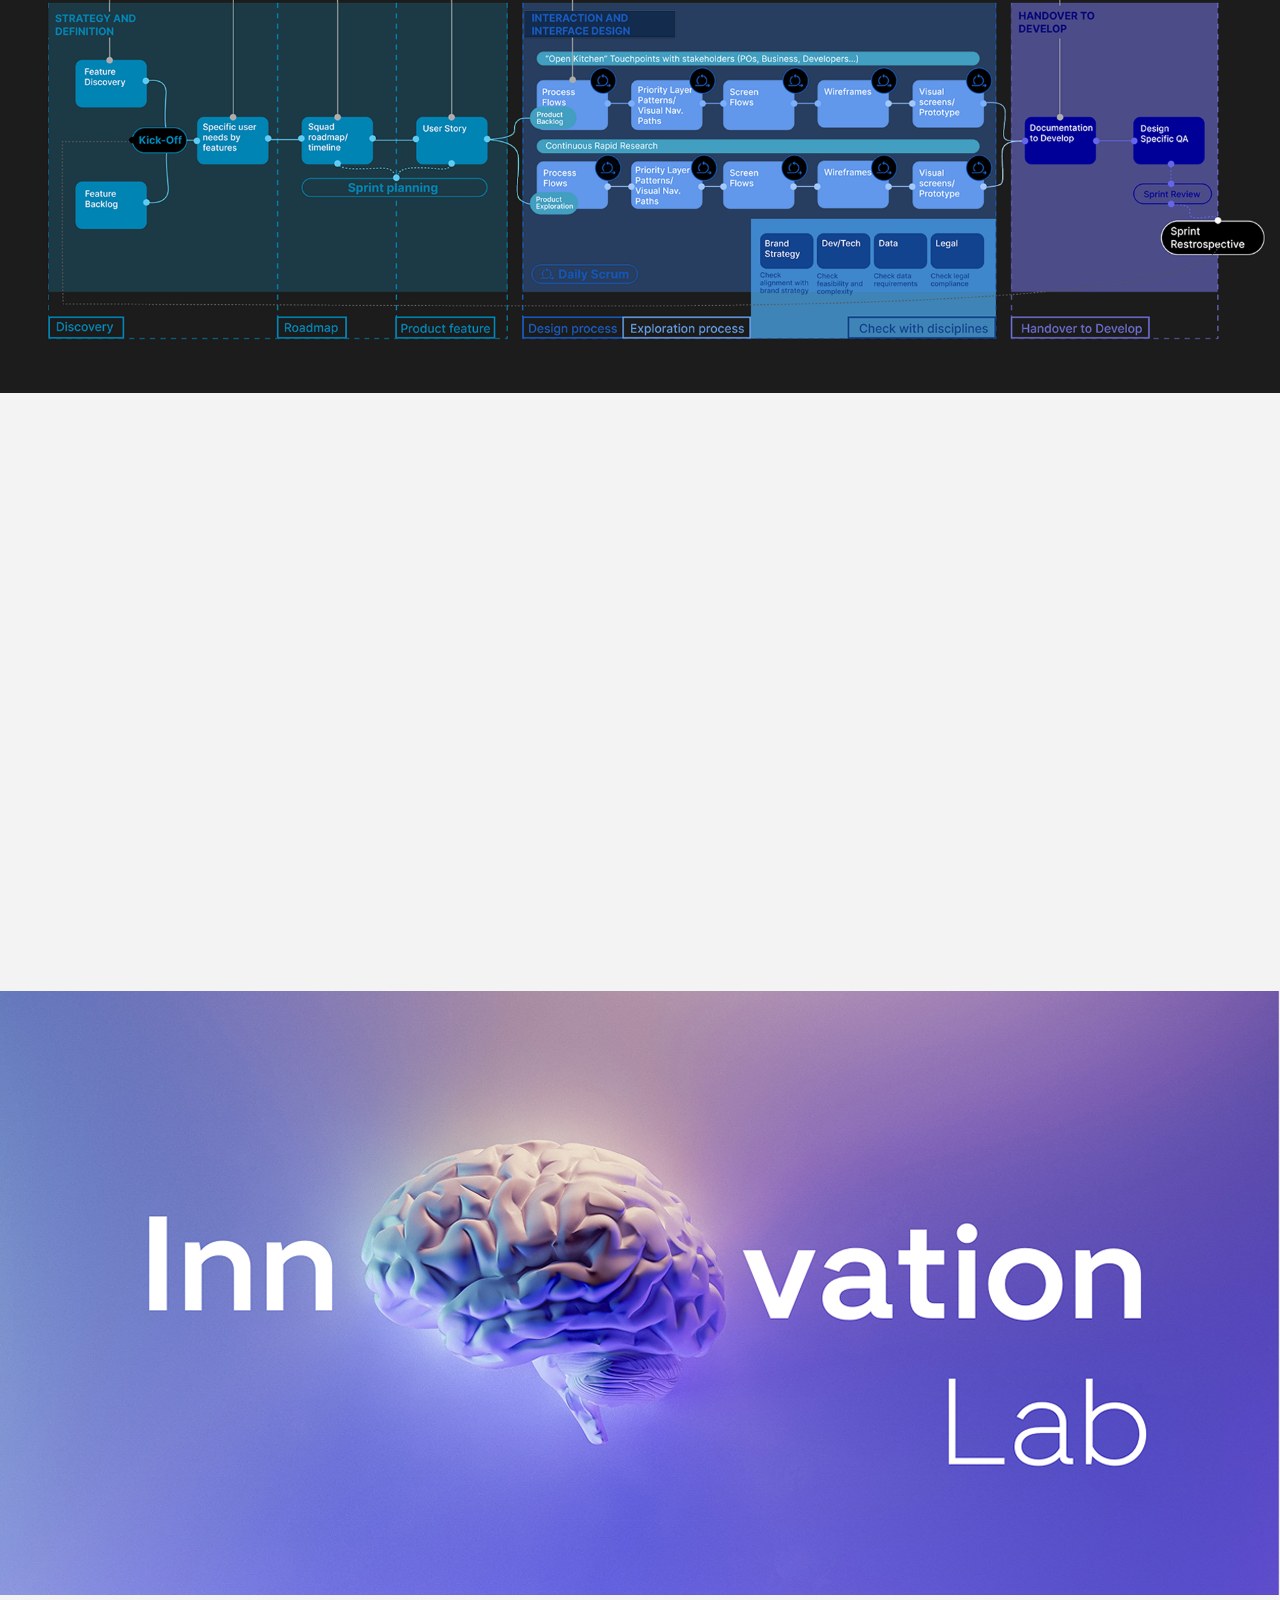
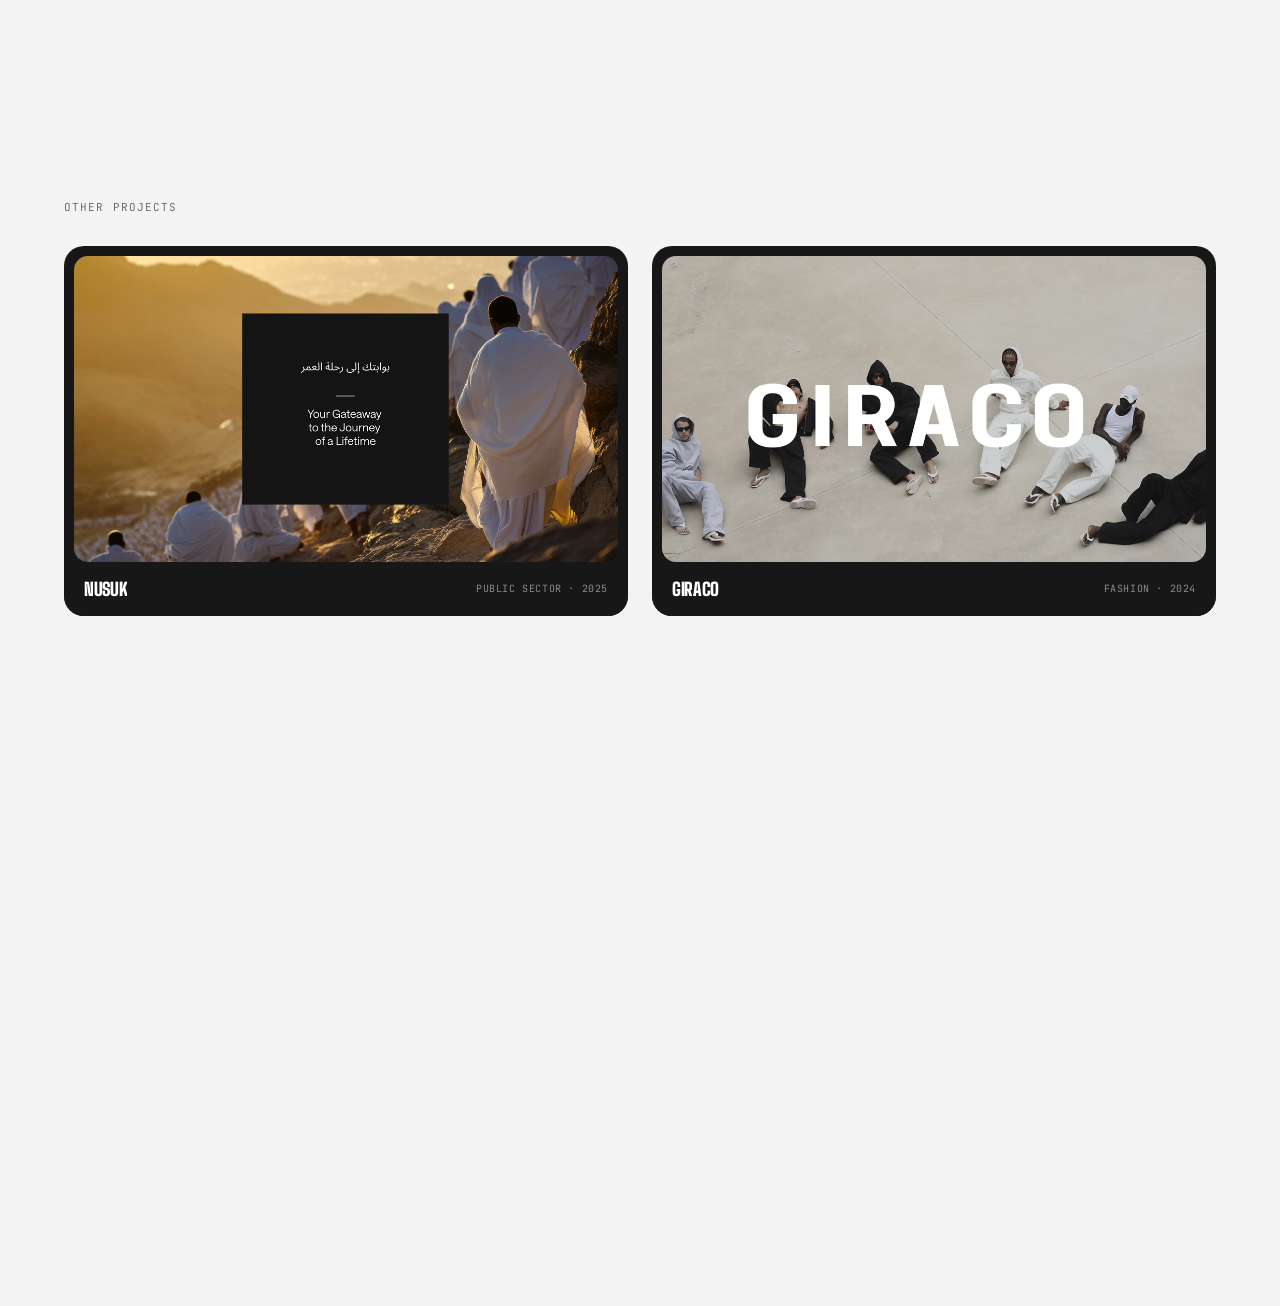
==== commit f190f523: "Add clean URLs via vercel.json and update internal links site-wide Removes .html extensions from all" ====
--- a/bangkokbank.html
+++ b/bangkokbank.html
@@ -491,7 +491,7 @@
 <section class="other">
   <p class="other__label reveal">Other Projects</p>
   <div class="other-grid">
-    <a class="other-card reveal" href="nusuk.html" tabindex="0">
+    <a class="other-card reveal" href="/nusuk" tabindex="0">
       <div class="other-card__thumb">
         <img src="NUSUK_Image 1.png" alt="Nusuk">
       </div>
@@ -500,7 +500,7 @@
         <span class="other-card__right">Public Sector · 2025</span>
       </div>
     </a>
-    <a class="other-card reveal reveal-d1" href="giraco.html" tabindex="0">
+    <a class="other-card reveal reveal-d1" href="/giraco" tabindex="0">
       <div class="other-card__thumb">
         <img src="Giraco_Image 1.png" alt="Giraco">
       </div>
@@ -521,7 +521,7 @@
 <!-- ── STICKY BOTTOM NAV ───────────────────────────────────────── -->
 <div class="bottom-nav-wrap">
   <div class="bottom-nav">
-    <a class="bottom-nav__avatar" href="index.html#top" aria-label="Back to home">
+    <a class="bottom-nav__avatar" href="/#top" aria-label="Back to home">
       <img src="profile_pic.png" alt="Estrella García">
     </a>
     <div class="bottom-nav__info">
@@ -540,9 +540,9 @@
         <line x1="3" y1="17" x2="21" y2="17"></line>
       </svg>
       <div class="burger-menu">
-        <a href="index.html">Work</a>
-        <a href="index.html#about">About</a>
-        <a href="index.html#contact">Contact</a>
+        <a href="/">Work</a>
+        <a href="/#about">About</a>
+        <a href="/#contact">Contact</a>
       </div>
     </div>
   </div>
